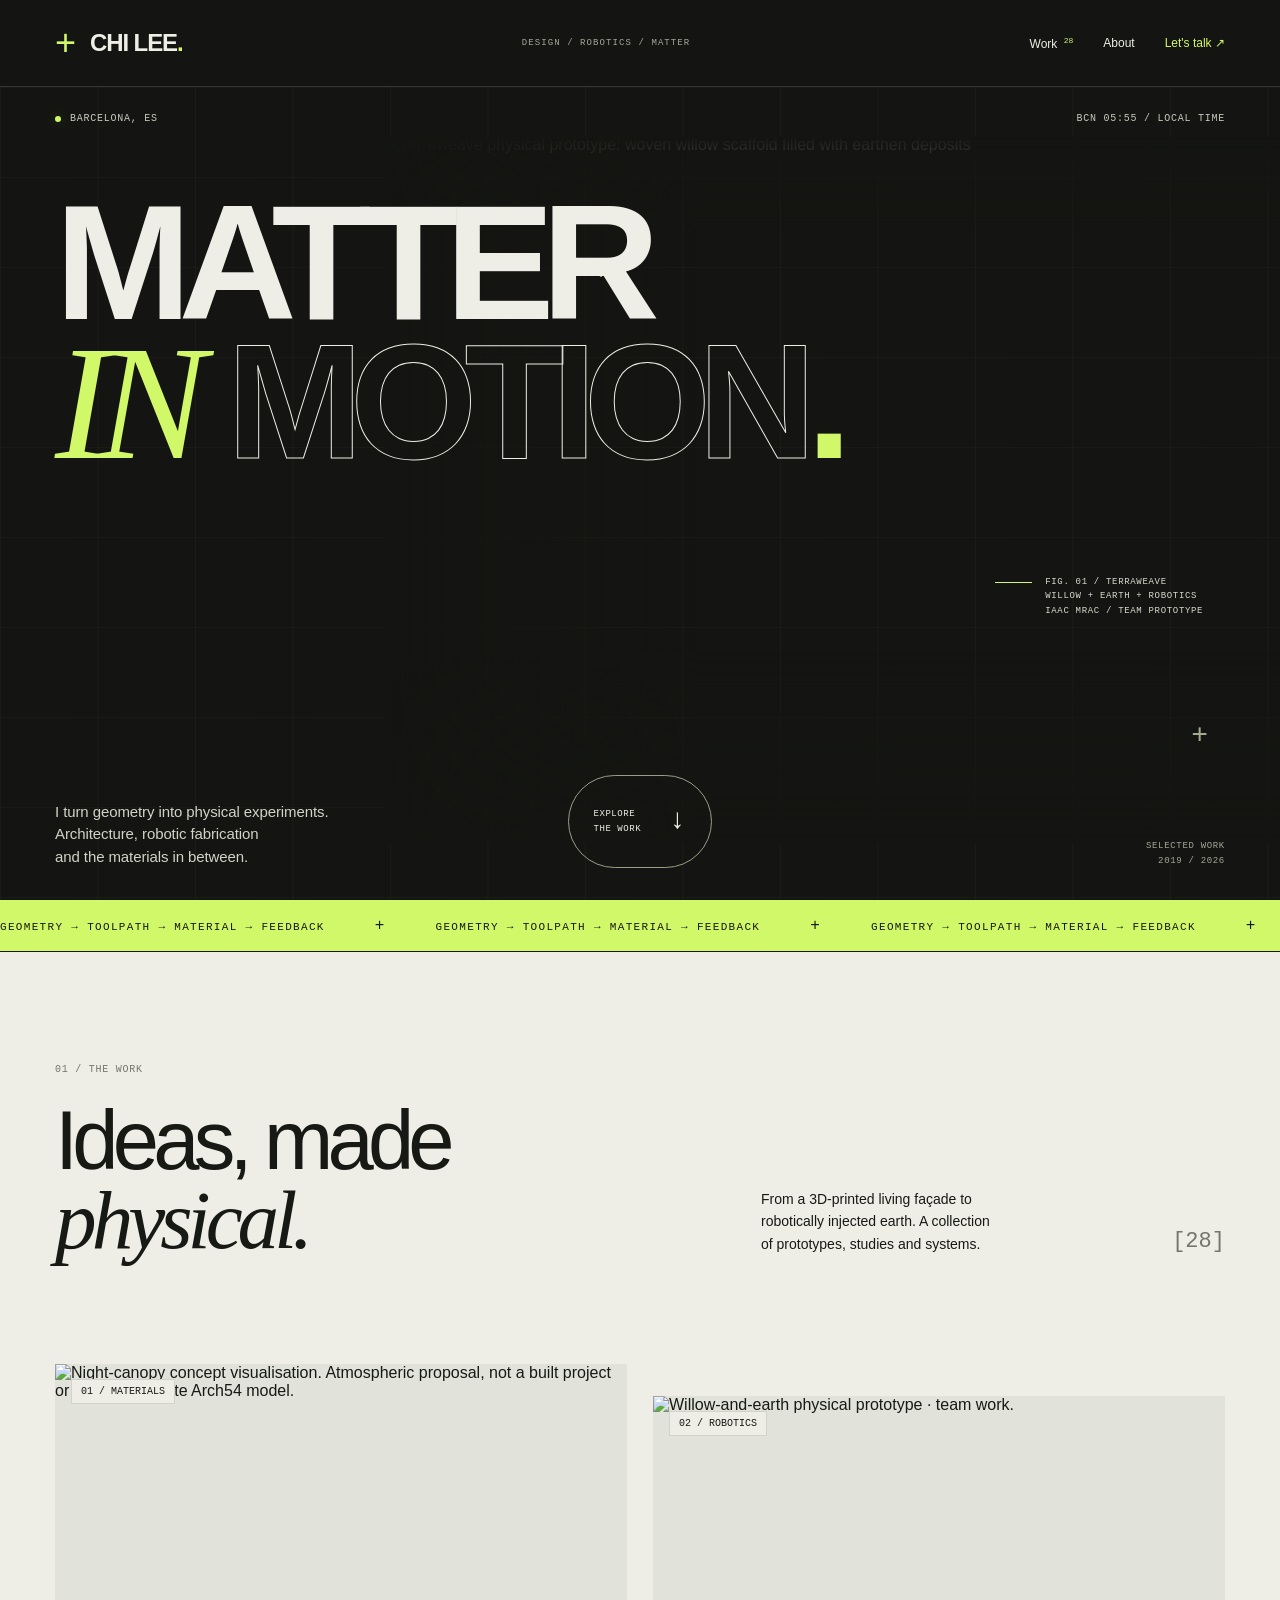
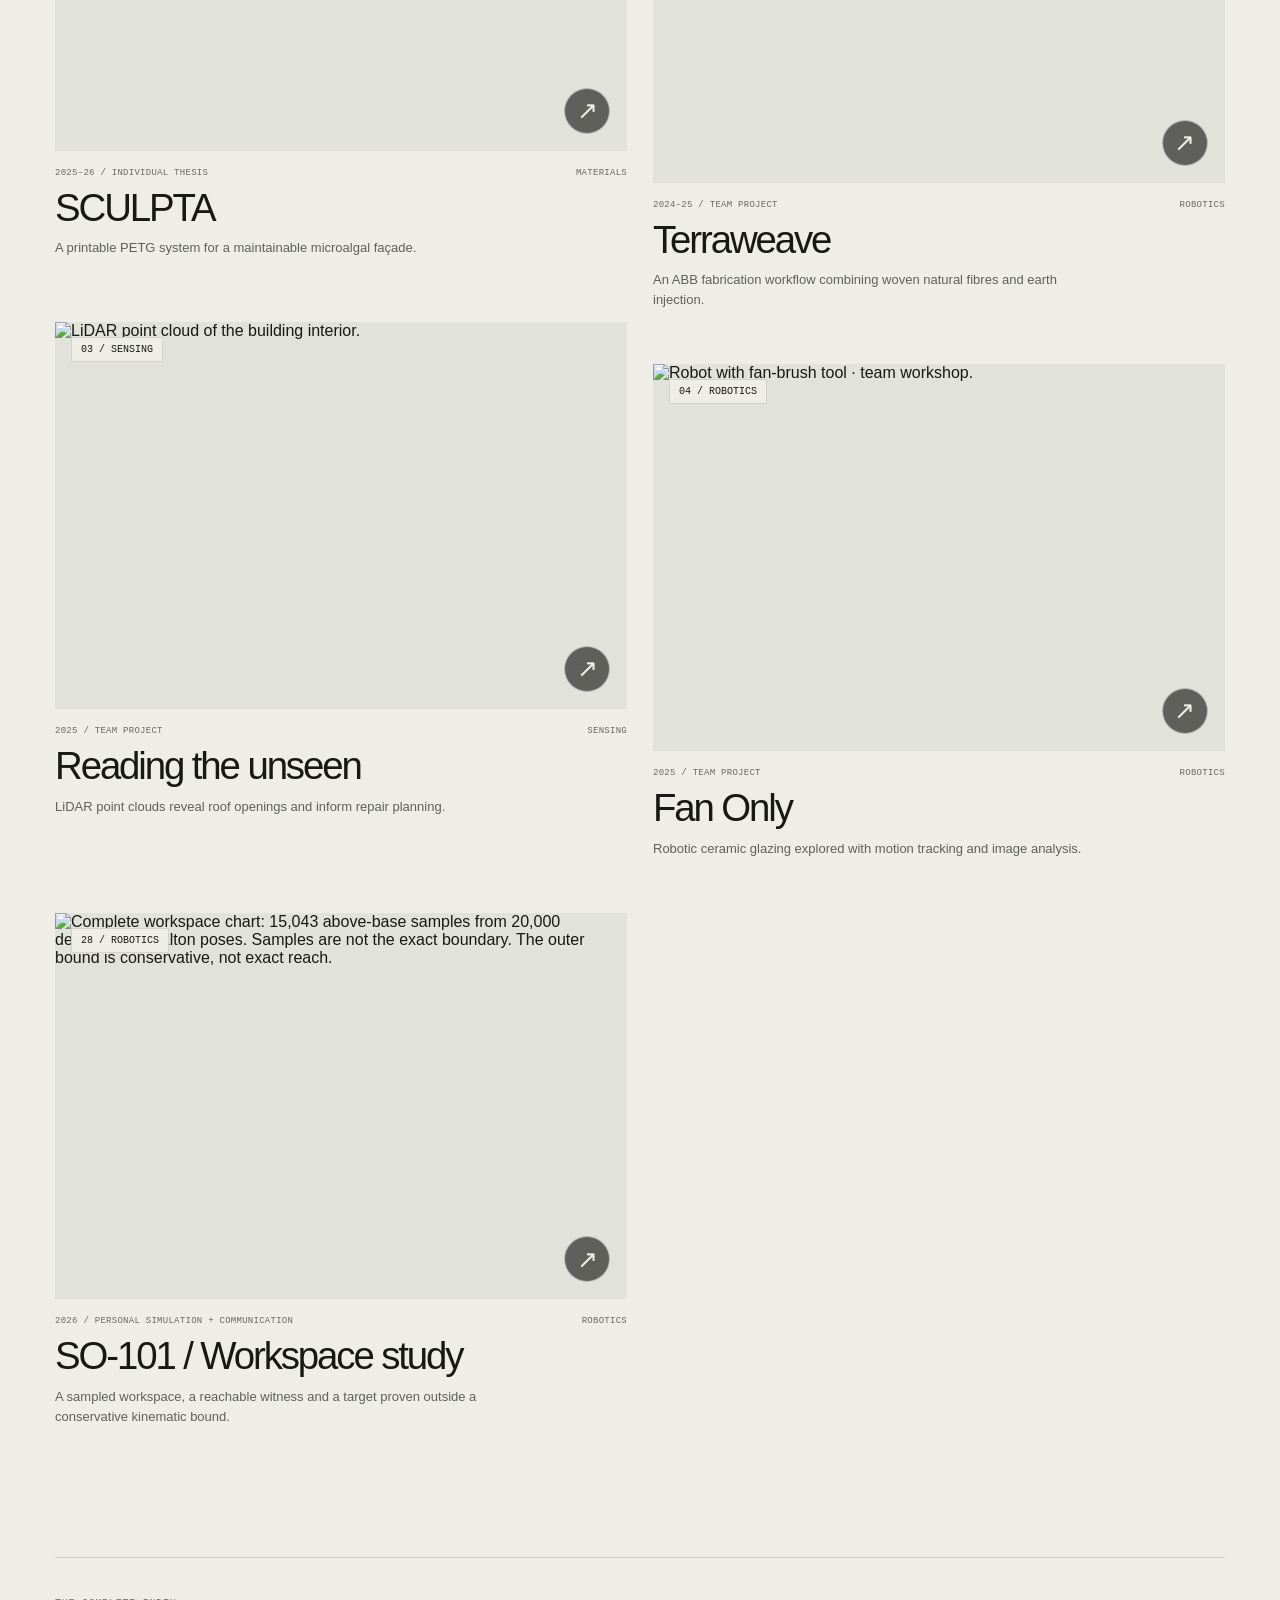
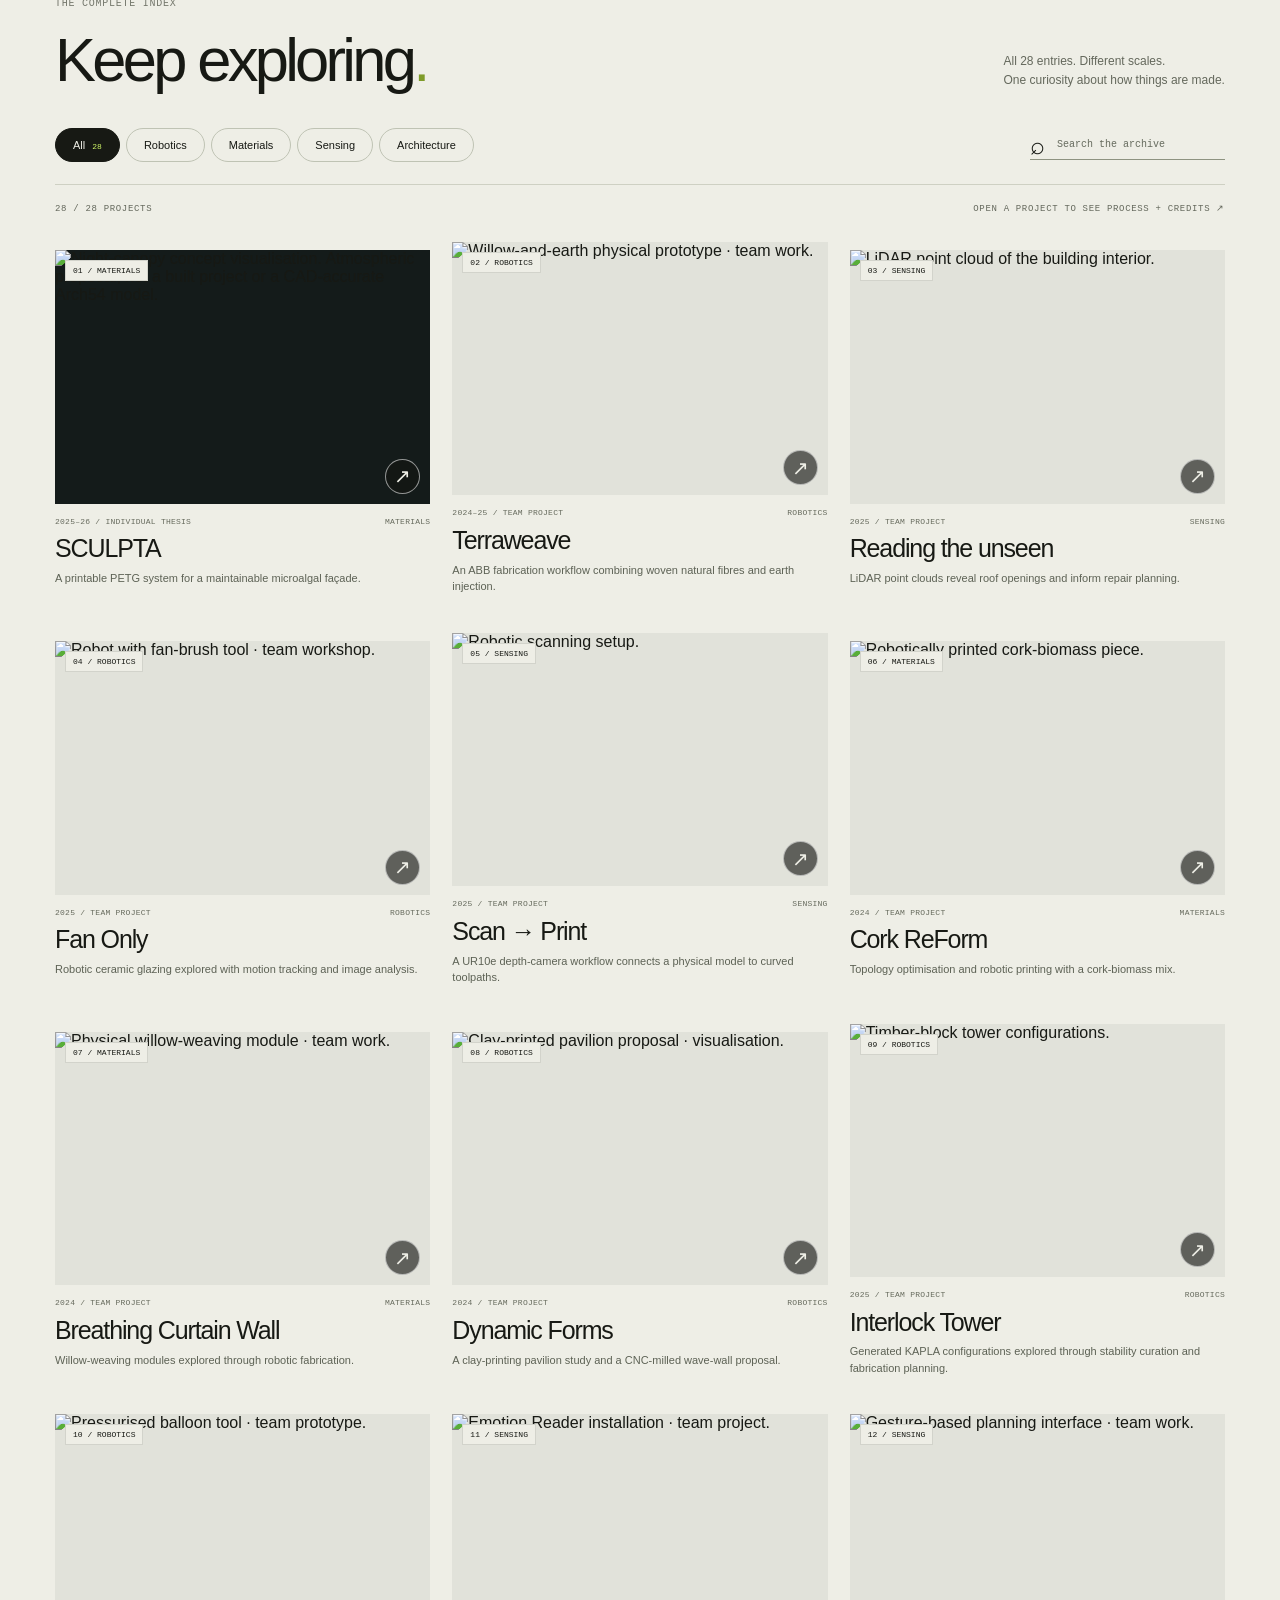
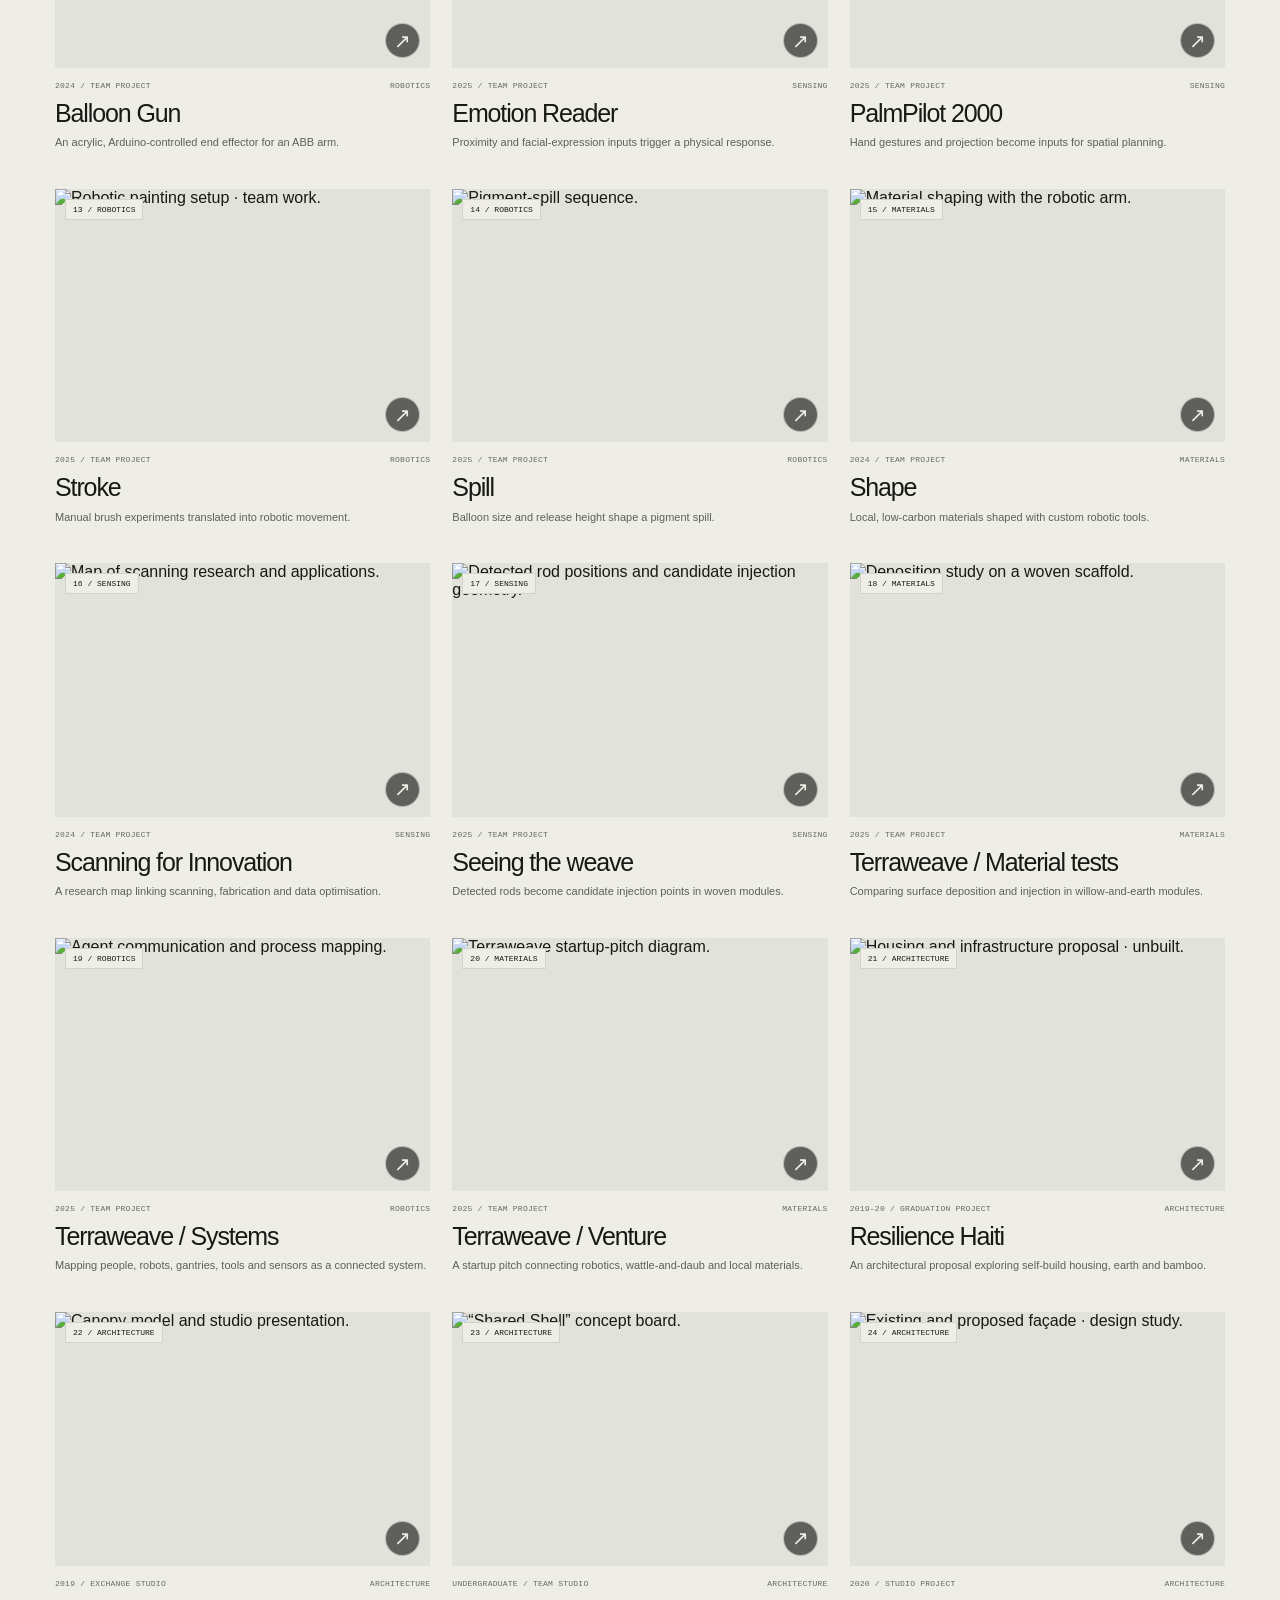
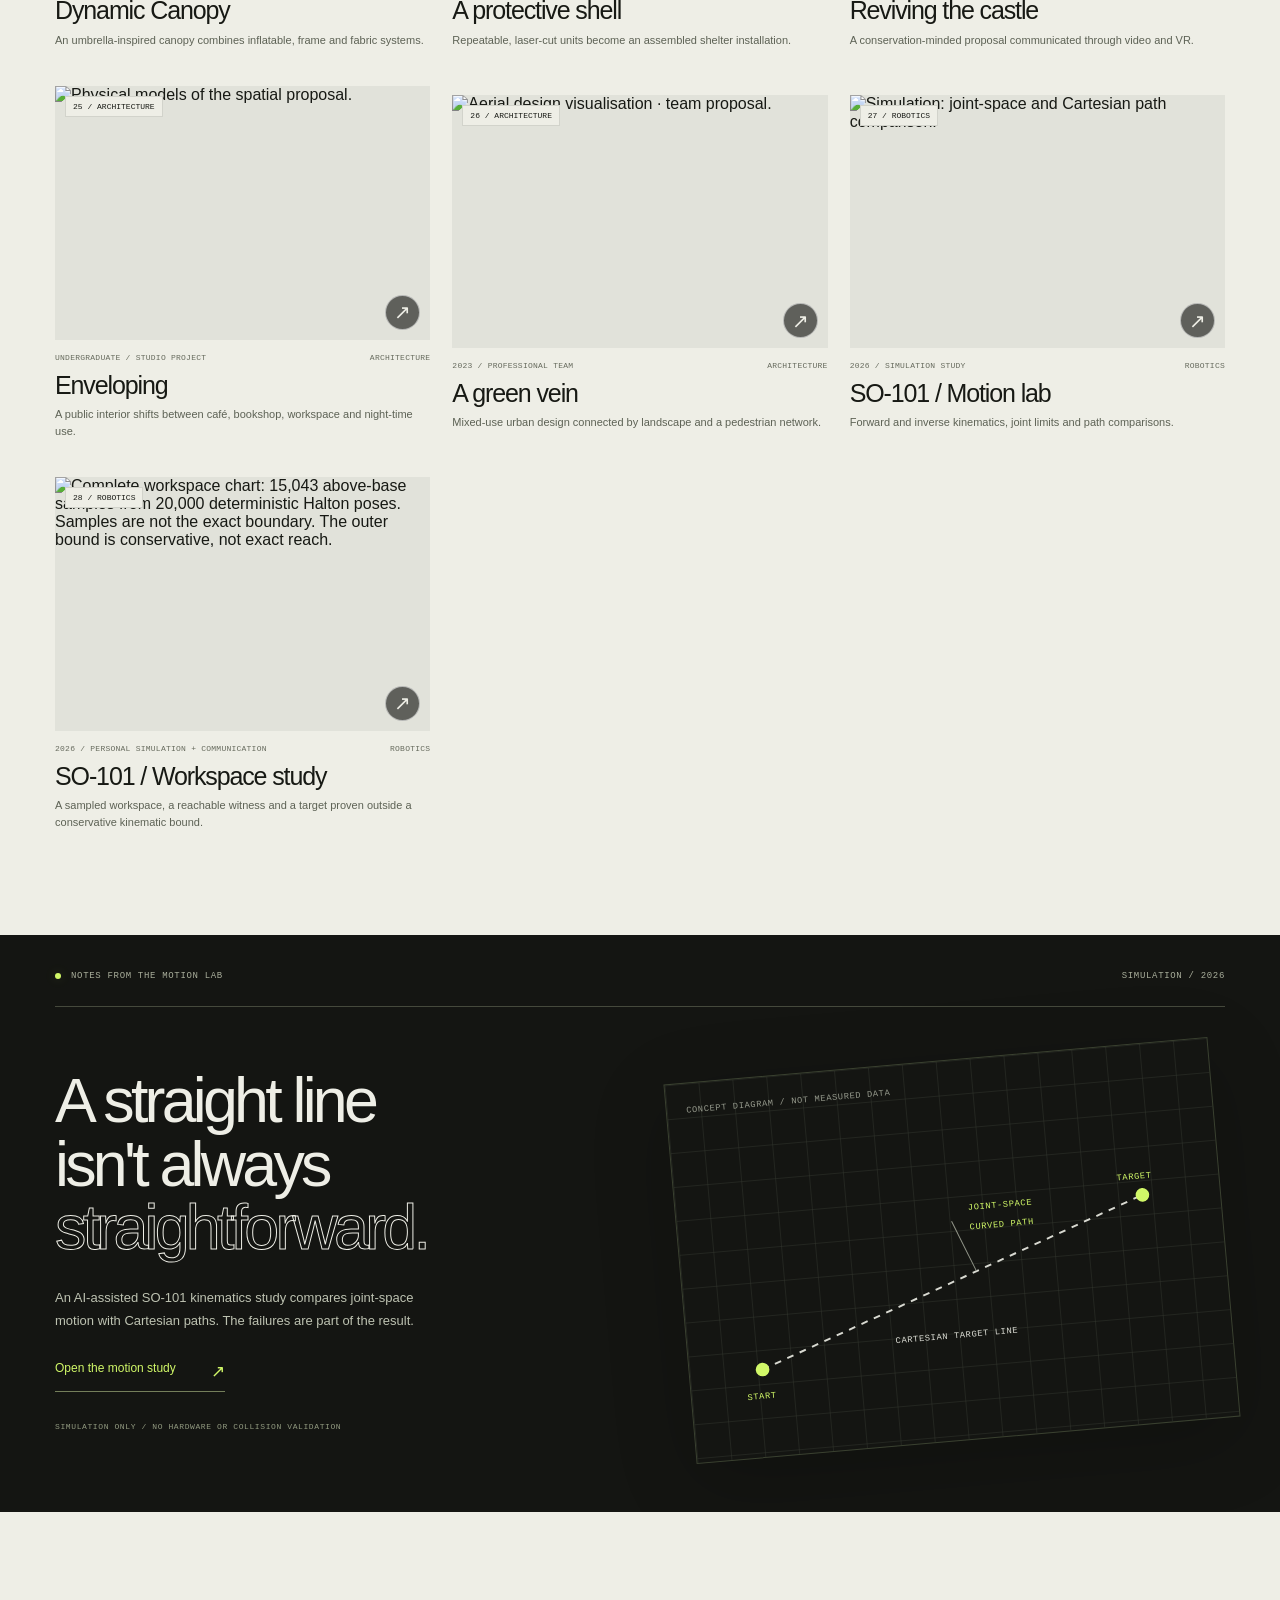
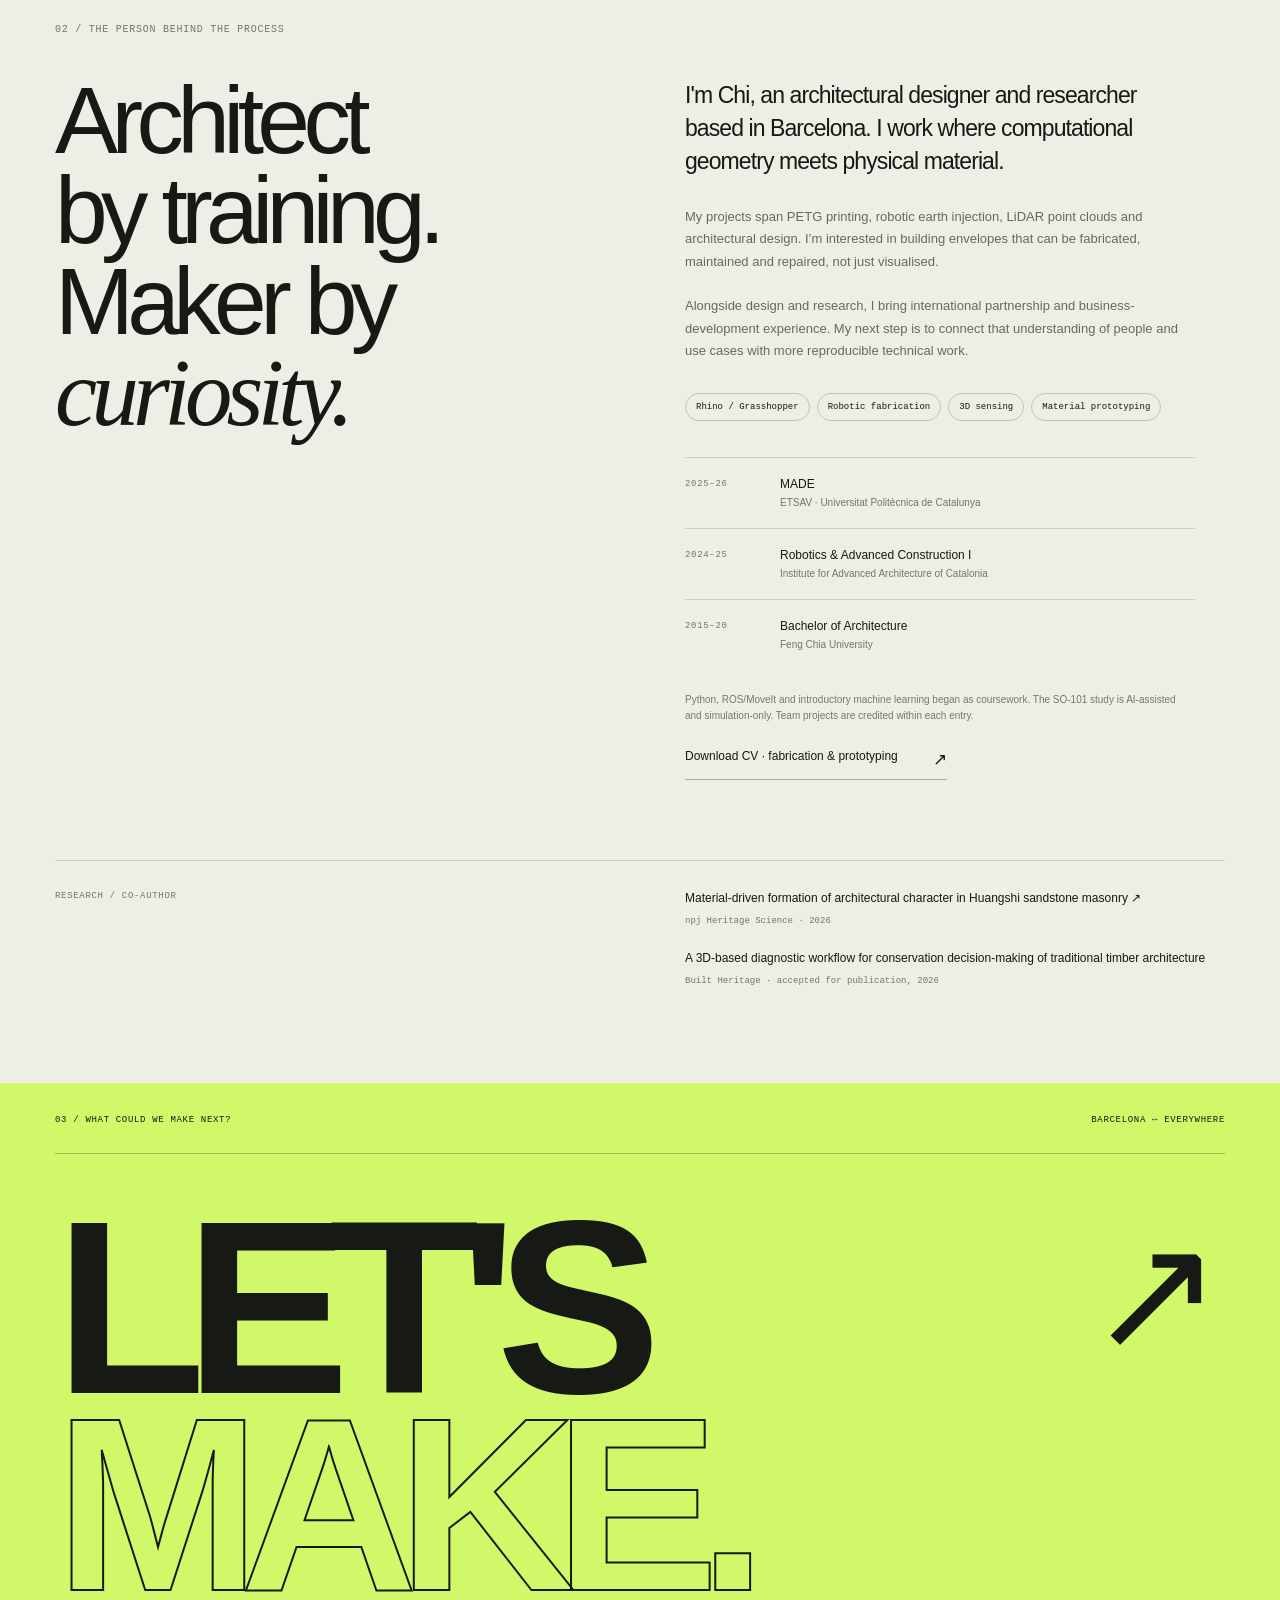
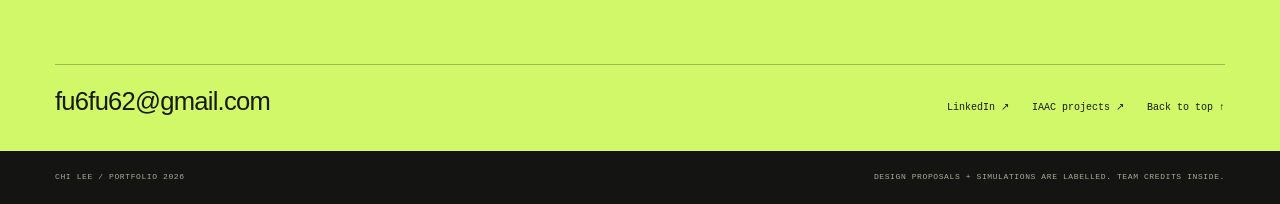
==== index.html @ 9d7e79db "Add portfolio site v7: root files" ====
<!doctype html>
<html lang="en">
<head>
<meta charset="utf-8">
<meta name="viewport" content="width=device-width,initial-scale=1">
<meta name="theme-color" content="#141512">
<meta name="description" content="Chi Lee is a Barcelona-based architectural designer and researcher working across robotic fabrication, computational design, 3D sensing and material experiments.">
<title>Chi Lee | Matter in Motion</title>
<link rel="icon" href="assets/favicon.svg" type="image/svg+xml">
<link rel="stylesheet" href="style.css">
<script src="projects.js" defer></script>
<script src="app.js" defer></script>
</head>
<body>
<a class="skip" href="#work">Skip to projects</a>
<header class="site-header">
<a class="wordmark" href="#top" aria-label="Chi Lee, back to top"><span class="brand-mark" aria-hidden="true">+</span> CHI LEE<span class="brand-dot">.</span></a>
<span class="header-discipline">DESIGN / ROBOTICS / MATTER</span>
<nav aria-label="Main navigation"><a href="#work">Work <sup>28</sup></a><a href="#about">About</a><a href="#contact" class="nav-contact">Let's talk <span aria-hidden="true">↗</span></a></nav>
</header>
<main>
<section class="hero" id="top" aria-labelledby="hero-title">
<div class="hero-grid" aria-hidden="true"></div>
<div class="hero-topline mono"><span><i class="status-dot"></i> BARCELONA, ES</span><span id="local-clock">COMPUTATIONAL / PHYSICAL</span></div>
<div class="hero-visual"><img src="assets/tw_model.jpg" alt="Terraweave physical prototype: woven willow scaffold filled with earthen deposits" fetchpriority="high" width="1600" height="1066"><span class="image-cross cross-a" aria-hidden="true">+</span><span class="image-cross cross-b" aria-hidden="true">+</span></div>
<h1 id="hero-title">MATTER<br><span class="hero-middle">IN</span> <span class="outline-type">MOTION</span><span class="title-point">.</span></h1>
<div class="hero-caption mono"><span class="caption-rule"></span><span>FIG. 01 / TERRAWEAVE<br>WILLOW + EARTH + ROBOTICS<br>IAAC MRAC / TEAM PROTOTYPE</span></div>
<div class="hero-bottom"><p>I turn geometry into physical experiments.<br>Architecture, robotic fabrication<br>and the materials in between.</p><a class="round-link" href="#work" aria-label="Explore selected work"><span>EXPLORE<br>THE WORK</span><span class="round-arrow" aria-hidden="true">↓</span></a><span class="hero-index mono">SELECTED WORK<br>2019 / 2026</span></div>
</section>
<div class="ticker" aria-hidden="true"><div>GEOMETRY → TOOLPATH → MATERIAL → FEEDBACK <span>+</span> GEOMETRY → TOOLPATH → MATERIAL → FEEDBACK <span>+</span> GEOMETRY → TOOLPATH → MATERIAL → FEEDBACK <span>+</span></div></div>
<section class="work-section" id="work" aria-labelledby="work-title">
<div class="section-heading"><div><span class="section-kicker mono">01 / THE WORK</span><h2 id="work-title">Ideas, made<br><span class="serif-word">physical.</span></h2></div><p>From a 3D-printed living façade to<br>robotically injected earth. A collection<br>of prototypes, studies and systems.</p><span class="section-number" aria-hidden="true">[28]</span></div>
<div class="featured-grid" id="featured-grid" aria-label="Featured projects"></div>
<div class="archive-heading"><div><span class="section-kicker mono">THE COMPLETE INDEX</span><h3>Keep exploring<span class="acid-text">.</span></h3></div><p>All 28 entries. Different scales.<br>One curiosity about how things are made.</p></div>
<div class="archive-toolbar"><div class="filters" role="group" aria-label="Filter projects by discipline"><button type="button" data-filter="All" aria-pressed="true">All <span>28</span></button><button type="button" data-filter="Robotics" aria-pressed="false">Robotics</button><button type="button" data-filter="Materials" aria-pressed="false">Materials</button><button type="button" data-filter="Sensing" aria-pressed="false">Sensing</button><button type="button" data-filter="Architecture" aria-pressed="false">Architecture</button></div><label class="search"><span aria-hidden="true">⌕</span><span class="sr-only">Search project titles, tools or descriptions</span><input id="project-search" type="search" placeholder="Search the archive" autocomplete="off"></label></div>
<div class="result-meta mono"><span id="result-count" role="status" aria-live="polite">28 PROJECTS</span><span>OPEN A PROJECT TO SEE PROCESS + CREDITS ↗</span></div>
<div class="archive-grid" id="archive-grid" aria-label="All projects"></div><p class="empty-state" id="empty-state" hidden>No matching projects. Try a different material, tool or title.</p>
</section>
<section class="lab-section" aria-labelledby="lab-title"><div class="lab-top mono"><span><i class="status-dot"></i> NOTES FROM THE MOTION LAB</span><span>SIMULATION / 2026</span></div><div class="lab-layout"><div><h2 id="lab-title">A straight line<br>isn't always<br><span class="outline-type">straightforward.</span></h2><p>An AI-assisted SO-101 kinematics study compares joint-space motion with Cartesian paths. The failures are part of the result.</p><button class="text-link light-link" type="button" data-project="so101">Open the motion study <span aria-hidden="true">↗</span></button><span class="lab-note mono">SIMULATION ONLY / NO HARDWARE OR COLLISION VALIDATION</span></div><div class="lab-graphic"><svg viewBox="0 0 560 390" role="img" aria-labelledby="motion-graphic-title"><title id="motion-graphic-title">Illustrative comparison of a curved path and a straight target path, not measured robot data</title><defs><pattern id="lab-grid" width="35" height="35" patternUnits="userSpaceOnUse"><path d="M 35 0 L 0 0 0 35" fill="none" stroke="#32362d" stroke-width="1"/></pattern></defs><rect width="560" height="390" fill="url(#lab-grid)"/><path d="M75 300 Q240 40 480 155" fill="none" stroke="#d1f868" stroke-width="3" class="draw-path"/><path d="M75 300 L480 155" fill="none" stroke="#d8d9d1" stroke-width="2" stroke-dasharray="7 7"/><circle cx="75" cy="300" r="7" fill="#d1f868"/><circle cx="480" cy="155" r="7" fill="#d1f868"/><text x="57" y="330" fill="#d1f868">START</text><text x="455" y="138" fill="#d1f868">TARGET</text><path d="M282 165 L303 218" fill="none" stroke="#94988b" stroke-width="1"/><text x="300" y="155" fill="#d1f868">JOINT-SPACE</text><text x="300" y="175" fill="#d1f868">CURVED PATH</text><text x="214" y="285" fill="#d8d9d1">CARTESIAN TARGET LINE</text><text x="20" y="30" fill="#94988b">CONCEPT DIAGRAM / NOT MEASURED DATA</text></svg></div></div></section>
<section class="about-section" id="about" aria-labelledby="about-title"><span class="section-kicker mono">02 / THE PERSON BEHIND THE PROCESS</span><div class="about-layout"><h2 id="about-title">Architect<br>by training.<br>Maker by<br><span class="serif-word">curiosity.</span></h2><div class="about-copy"><p class="about-lead">I'm Chi, an architectural designer and researcher based in Barcelona. I work where computational geometry meets physical material.</p><p>My projects span PETG printing, robotic earth injection, LiDAR point clouds and architectural design. I’m interested in building envelopes that can be fabricated, maintained and repaired, not just visualised.</p><p>Alongside design and research, I bring international partnership and business-development experience. My next step is to connect that understanding of people and use cases with more reproducible technical work.</p><div class="method-tags"><span>Rhino / Grasshopper</span><span>Robotic fabrication</span><span>3D sensing</span><span>Material prototyping</span></div><div class="education"><div><span class="mono">2025–26</span><span>MADE<br><small>ETSAV · Universitat Politècnica de Catalunya</small></span></div><div><span class="mono">2024–25</span><span>Robotics & Advanced Construction I<br><small>Institute for Advanced Architecture of Catalonia</small></span></div><div><span class="mono">2015–20</span><span>Bachelor of Architecture<br><small>Feng Chia University</small></span></div></div><p class="scope-note">Python, ROS/MoveIt and introductory machine learning began as coursework. The SO-101 study is AI-assisted and simulation-only. Team projects are credited within each entry.</p><a class="text-link" href="downloads/Chi-Lee-CV.pdf" download="Chi-Lee-CV.pdf">Download CV · fabrication & prototyping <span aria-hidden="true">↗</span></a></div></div><div class="research-line"><span class="mono">RESEARCH / CO-AUTHOR</span><div><a href="https://doi.org/10.1038/s40494-026-02897-7" target="_blank" rel="noopener noreferrer">Material-driven formation of architectural character in Huangshi sandstone masonry <span aria-hidden="true">↗</span></a><small>npj Heritage Science · 2026</small><p>A 3D-based diagnostic workflow for conservation decision-making of traditional timber architecture</p><small>Built Heritage · accepted for publication, 2026</small></div></div></section>
<section class="contact-section" id="contact" aria-labelledby="contact-title"><div class="contact-top mono"><span>03 / WHAT COULD WE MAKE NEXT?</span><span>BARCELONA ↔ EVERYWHERE</span></div><a href="mailto:fu6fu62@gmail.com" class="contact-title" id="contact-title">LET'S<br><span class="contact-outline">MAKE.</span><span class="contact-arrow" aria-hidden="true">↗</span></a><div class="contact-bottom"><a href="mailto:fu6fu62@gmail.com">fu6fu62@gmail.com</a><div><a href="https://www.linkedin.com/in/chi-l-589166229/" target="_blank" rel="noopener noreferrer">LinkedIn ↗</a><a href="https://blog.iaac.net/user/chi.lee/" target="_blank" rel="noopener noreferrer">IAAC projects ↗</a><a href="#top">Back to top ↑</a></div></div></section>
</main>
<footer class="site-footer mono"><span>CHI LEE / PORTFOLIO 2026</span><span>DESIGN PROPOSALS + SIMULATIONS ARE LABELLED. TEAM CREDITS INSIDE.</span></footer>
<dialog id="project-dialog" role="dialog" aria-modal="true" class="project-dialog" aria-labelledby="dialog-title"><div class="dialog-nav"><span class="mono" id="dialog-index">PROJECT / 01</span><div><button id="project-prev" type="button" aria-label="Previous project">←</button><button id="project-next" type="button" aria-label="Next project">→</button><button id="dialog-close" type="button" aria-label="Close project">CLOSE <span aria-hidden="true">×</span></button></div></div><article id="project-content"></article></dialog>
<noscript><div class="noscript-note">This portfolio's searchable project catalogue uses JavaScript. You can also <a href="https://blog.iaac.net/user/chi.lee/">browse the IAAC project archive</a>.</div></noscript>
<dialog id="image-viewer" class="image-viewer" aria-labelledby="viewer-title"><div class="viewer-layout"><header class="viewer-toolbar"><h2 id="viewer-title">FULL IMAGE</h2><div class="viewer-actions"><button type="button" id="viewer-zoom" aria-pressed="false">Zoom in</button><a id="viewer-original" href="#" target="_blank" rel="noopener">Open image ↗</a><button type="button" id="viewer-close" aria-label="Close full image">Close ×</button></div></header><div id="viewer-stage" class="viewer-stage"><img id="viewer-image" alt=""></div><p class="viewer-caption"><span id="viewer-caption"></span><br><span class="viewer-hint">Full source image · Zoom to inspect details · Escape to close</span></p></div></dialog>
</body>
</html>
---- style.css ----
@charset "UTF-8";
:root{--ink:#171914;--paper:#eeeee6;--muted:#73766b;--line:#ced0c3;--acid:#d1f868;--dark:#141512;--mono:'SFMono-Regular',Consolas,'Liberation Mono',monospace;--sans:Arial,Helvetica,sans-serif;--pad:clamp(22px,4.3vw,82px)}
*{box-sizing:border-box}html{scroll-behavior:smooth;scroll-padding-top:86px}body{margin:0;background:var(--paper);color:var(--ink);font-family:var(--sans);-webkit-font-smoothing:antialiased}body.modal-open{overflow:hidden}button,input,a{-webkit-tap-highlight-color:transparent}button,input{font:inherit}button,a{touch-action:manipulation}button{cursor:pointer}a{color:inherit;text-decoration:none}button{color:inherit}img{display:block;max-width:100%}button:focus-visible,a:focus-visible,input:focus-visible{outline:3px solid #709b17;outline-offset:5px}.mono{font-family:var(--mono);font-size:10px;line-height:1.6;letter-spacing:.075em}.sr-only{position:absolute;width:1px;height:1px;margin:-1px;padding:0;border:0;overflow:hidden;clip:rect(0,0,0,0);white-space:nowrap}.skip{position:fixed;left:20px;top:-60px;z-index:1000;padding:15px;background:var(--acid)}.skip:focus{top:15px}
.site-header{position:relative;z-index:20;display:flex;align-items:center;justify-content:space-between;padding:22px var(--pad);height:87px;color:var(--paper);background:var(--dark);border-bottom:1px solid #34362e}.wordmark{font-weight:800;font-size:24px;letter-spacing:-1.1px;display:flex;align-items:center;gap:7px}.brand-mark{font-size:36px;font-weight:400;line-height:.6;margin-right:8px;color:var(--acid)}.brand-dot{color:var(--acid);margin-left:-7px}.header-discipline{font-family:var(--mono);font-size:9px;letter-spacing:.12em;color:#a4a798}.site-header nav{display:flex;align-items:center;gap:30px;font-size:12px}.site-header nav a{position:relative;padding:5px 0}.site-header nav a:after{content:'';position:absolute;left:0;right:0;bottom:-3px;height:1px;background:currentColor;transform:scaleX(0);transform-origin:left;transition:transform .25s}.site-header nav a:hover:after{transform:scaleX(1)}.site-header sup{font-family:var(--mono);color:var(--acid);font-size:8px;top:-.5em;margin-left:3px}.nav-contact{color:var(--acid)}
.hero{position:relative;isolation:isolate;min-height:720px;height:calc(100svh - 87px);max-height:1080px;overflow:hidden;background:var(--dark);color:var(--paper);padding:24px var(--pad) 32px;display:flex;flex-direction:column}.hero-grid{position:absolute;inset:0;z-index:-3;background-image:linear-gradient(to right,#999d7b0d 1px,transparent 1px),linear-gradient(to bottom,#999d7b0b 1px,transparent 1px);background-size:calc((100vw - var(--pad)*2)/12) 90px;pointer-events:none}.hero-topline{display:flex;justify-content:space-between;color:#c6c9bb;position:relative;z-index:3}.hero-topline>span:first-child{display:flex;align-items:center;gap:9px}.status-dot{display:inline-block;width:6px;height:6px;background:var(--acid);border-radius:50%;box-shadow:0 0 12px #d1f86830}.hero-visual{position:absolute;z-index:-2;width:74%;height:87%;right:-4%;top:6%;overflow:hidden}.hero-visual:after{content:'';position:absolute;inset:0;background:linear-gradient(90deg,var(--dark),transparent 33%),linear-gradient(0deg,var(--dark),transparent 27%,transparent 87%,var(--dark));pointer-events:none}.hero-visual img{width:100%;height:100%;object-fit:cover;object-position:60% center;filter:brightness(.78) saturate(.75);mix-blend-mode:screen;animation:image-arrive 1.3s ease both}.image-cross{position:absolute;z-index:2;font-family:var(--mono);font-weight:300;font-size:28px;color:#a5ad8d}.cross-a{top:17%;left:22%}.cross-b{bottom:13%;right:13%}.hero h1{font-size:clamp(86px,12.8vw,207px);line-height:.85;font-weight:700;letter-spacing:-.08em;margin:clamp(58px,7.3vh,100px) 0 0;max-width:100%;position:relative;z-index:1;animation:type-arrive .9s cubic-bezier(.2,.7,.1,1) both}.hero-middle{color:var(--acid);font-family:Georgia,'Times New Roman',serif;font-weight:400;letter-spacing:-.075em;font-style:italic}.outline-type{-webkit-text-stroke:1px var(--paper);color:transparent}.title-point{color:var(--acid);margin-left:.02em}.hero-caption{display:flex;gap:13px;align-items:flex-start;position:absolute;right:6%;top:60%;font-size:9px;color:#d8dacd;z-index:2}.caption-rule{height:1px;width:37px;background:var(--acid);margin-top:7px}.hero-bottom{position:relative;margin-top:auto;display:grid;grid-template-columns:1fr 1fr 1fr;align-items:end;padding-top:44px;z-index:3}.hero-bottom p{margin:0;font-size:15px;line-height:1.5;letter-spacing:-.1px;color:#d1d3c7}.round-link{display:flex;justify-content:space-between;align-items:center;justify-self:center;gap:28px;padding:23px 25px;border:1px solid #9a9e88;border-radius:60px;font-family:var(--mono);font-size:9px;line-height:1.6;letter-spacing:.06em;transition:background .25s,color .25s,transform .25s}.round-link:hover{background:var(--acid);color:var(--ink);border-color:var(--acid);transform:translateY(-4px)}.round-arrow{font-size:28px}.hero-index{justify-self:end;text-align:right;font-size:9px;color:#a4a798}.ticker{background:var(--acid);border-top:1px solid var(--acid);border-bottom:1px solid var(--ink);overflow:hidden;padding:16px 0;white-space:nowrap;font-family:var(--mono);font-size:11px;letter-spacing:.12em}.ticker>div{width:max-content;animation:marquee 32s linear infinite}.ticker span{padding:0 42px;font-size:16px}
.work-section{padding:110px var(--pad) 105px}.section-heading{display:grid;grid-template-columns:1fr 1fr auto;gap:35px;align-items:end;margin-bottom:52px}.section-kicker{display:block;color:var(--muted);margin-bottom:23px}.section-heading h2{font-size:clamp(53px,6.5vw,104px);font-weight:500;letter-spacing:-.07em;line-height:.95;margin:0}.serif-word{font-family:Georgia,'Times New Roman',serif;font-style:italic;font-weight:400;letter-spacing:-.06em}.section-heading p{font-size:14px;line-height:1.6;margin:0 0 5px;justify-self:center}.section-number{font-family:var(--mono);font-size:22px;color:var(--muted);align-self:end;padding-bottom:6px}.featured-grid{display:grid;grid-template-columns:1fr 1fr;gap:54px 26px}.project-card{border:0;padding:0;background:none;text-align:left;width:100%;display:block}.project-card .card-media{position:relative;overflow:hidden;background:#dedfd4;aspect-ratio:1.48}.project-card .card-media img{width:100%;height:100%;object-fit:cover;transition:transform .7s cubic-bezier(.2,.65,.2,1),filter .7s}.project-card:hover .card-media img{transform:scale(1.045)}.project-card:focus-visible{outline-offset:7px}.featured-grid .project-card:nth-child(2){margin-top:84px}.featured-grid .project-card:nth-child(3){margin-top:-84px}.featured-grid .project-card:first-child .card-media{aspect-ratio:1.13}.featured-grid .project-card:nth-child(2) .card-media{aspect-ratio:1.48}.featured-grid .project-card:nth-child(3) .card-media{aspect-ratio:1.48}.featured-grid .project-card:nth-child(4) .card-media{aspect-ratio:1.13}.card-index{position:absolute;left:16px;top:15px;font-family:var(--mono);font-size:10px;background:var(--paper);padding:6px 9px;border:1px solid #17191420;color:var(--ink)}.card-open{position:absolute;right:17px;bottom:17px;border:1px solid #ffffff8c;border-radius:50%;width:46px;height:46px;display:grid;place-items:center;background:#141512a1;color:var(--paper);font-size:25px;transition:background .25s,color .25s,transform .25s}.project-card:hover .card-open{background:var(--acid);border-color:var(--acid);color:var(--ink);transform:rotate(45deg)}.card-meta{display:flex;justify-content:space-between;gap:12px;font-family:var(--mono);font-size:9px;letter-spacing:.03em;text-transform:uppercase;color:#666a5d;margin:15px 0 7px;line-height:1.6}.card-title{font-size:clamp(26px,3vw,45px);font-weight:500;letter-spacing:-.055em;line-height:1.1;margin:0}.card-description{font-size:13px;line-height:1.55;margin:9px 0 0;max-width:440px;color:#5d6255}.featured-grid .project-card[data-project="anomaly-detection"] img{object-position:center}.archive-heading{display:flex;justify-content:space-between;align-items:end;margin:130px 0 38px;border-top:1px solid var(--line);padding-top:38px}.archive-heading h3{font-size:clamp(35px,4.8vw,64px);font-weight:500;line-height:1;letter-spacing:-.06em;margin:0}.archive-heading .section-kicker{margin-bottom:17px}.archive-heading p{font-size:12px;line-height:1.6;color:#64685c;margin:0}.acid-text{color:#7e9b29}.archive-toolbar{display:flex;justify-content:space-between;gap:20px;align-items:center;padding-bottom:22px;border-bottom:1px solid var(--line)}.filters{display:flex;gap:6px;flex-wrap:wrap}.filters button{border:1px solid #bfc3b4;border-radius:40px;background:transparent;padding:10px 17px;font-size:11px;transition:background .2s,color .2s,border-color .2s;white-space:nowrap}.filters button:hover{border-color:var(--ink)}.filters button[aria-pressed="true"]{background:var(--ink);color:var(--paper);border-color:var(--ink)}.filters button span{font-family:var(--mono);font-size:8px;margin-left:4px;color:var(--acid)}.search{display:flex;align-items:center;gap:10px;border-bottom:1px solid #8e9381;padding:8px 0;min-width:180px}.search>span:first-child{font-size:25px;line-height:12px}.search input{border:0;background:transparent;width:170px;font-family:var(--mono);font-size:10px;outline-offset:8px;border-radius:0;color:var(--ink)}.search input::placeholder{color:#666b5e}.result-meta{display:flex;justify-content:space-between;color:#64685c;font-size:9px;margin:17px 0 25px;gap:15px}.archive-grid{display:grid;grid-template-columns:repeat(3,minmax(0,1fr));gap:38px 22px}.archive-grid .card-title{font-size:25px;letter-spacing:-.045em}.archive-grid .card-description{font-size:11px;line-height:1.5;margin-top:7px}.archive-grid .card-media{aspect-ratio:1.48}.archive-grid .card-meta{font-size:8px;margin-top:12px}.archive-grid .card-open{width:35px;height:35px;font-size:20px;right:10px;bottom:10px}.archive-grid .card-index{font-size:8px;top:10px;left:10px;padding:5px 7px}.empty-state{padding:60px 0;color:var(--muted)}.empty-state[hidden]{display:none}
.lab-section{background:var(--dark);color:var(--paper);padding:34px var(--pad) 70px;overflow:hidden}.lab-top{display:flex;justify-content:space-between;border-bottom:1px solid #45493c;padding-bottom:23px;color:#a9ae9b;font-size:9px;gap:20px}.lab-top>span:first-child{display:flex;align-items:center;gap:10px}.lab-layout{display:grid;grid-template-columns:1.05fr 1fr;gap:50px;align-items:center;margin-top:53px}.lab-layout h2{font-size:clamp(38px,4.9vw,76px);font-weight:500;letter-spacing:-.06em;line-height:1.02;margin:0 0 27px}.lab-layout p{font-size:13px;line-height:1.7;color:#bdc2b1;max-width:360px;margin-bottom:26px}.text-link{padding:0 0 9px;background:none;border:0;border-bottom:1px solid #a6ac99;display:inline-flex;justify-content:space-between;gap:35px;font-size:12px;transition:gap .2s}.text-link:hover{gap:48px}.text-link>span{font-size:17px}.light-link{color:var(--acid);border-color:#747e5a}.lab-note{display:block;margin-top:29px;font-size:8px;color:#929a80}.lab-graphic{transform:rotate(-5deg);border:1px solid #3a4130;box-shadow:0 20px 80px #0003}.lab-graphic svg{display:block;width:100%;height:auto}.lab-graphic text{font-family:var(--mono);font-size:9px;letter-spacing:.07em}.draw-path{stroke-dasharray:700;stroke-dashoffset:700;animation:draw-line 5s ease-in-out infinite}
.about-section{padding:110px var(--pad) 75px}.about-layout{display:grid;grid-template-columns:1fr 1fr;gap:90px;align-items:start;margin-top:37px}.about-layout h2{font-size:clamp(58px,7.4vw,112px);line-height:.96;font-weight:500;letter-spacing:-.07em;margin:0}.about-copy{max-width:510px;padding-top:4px}.about-copy p{font-size:13px;line-height:1.75;color:#656b5b;margin:0 0 21px}.about-copy .about-lead{font-size:23px;line-height:1.45;color:var(--ink);letter-spacing:-.04em;margin-bottom:27px}.method-tags{display:flex;gap:7px;flex-wrap:wrap;margin:30px 0 36px}.method-tags span{font-family:var(--mono);font-size:9px;border:1px solid #bfc5b2;border-radius:30px;padding:8px 10px}.education>div{display:grid;grid-template-columns:80px 1fr;gap:15px;border-top:1px solid var(--line);padding:17px 0;font-size:12px;line-height:1.5}.education .mono{font-size:9px;color:var(--muted);padding-top:2px}.education small{font-size:10px;color:var(--muted)}.about-copy .scope-note{font-size:10px;line-height:1.6;color:#737a67;margin:22px 0}.research-line{border-top:1px solid var(--line);display:grid;grid-template-columns:1fr 1fr;gap:90px;margin-top:80px;padding-top:28px}.research-line>.mono{font-size:9px;color:var(--muted)}.research-line a,.research-line p{font-size:12px;line-height:1.6;display:block;margin:0}.research-line a:hover{text-decoration:underline;text-underline-offset:4px}.research-line small{font-family:var(--mono);display:block;font-size:9px;color:var(--muted);margin:7px 0 20px;line-height:1.5}
.contact-section{background:var(--acid);padding:30px var(--pad) 35px;position:relative;overflow:hidden}.contact-top{display:flex;justify-content:space-between;border-bottom:1px solid #17191445;padding-bottom:25px;font-size:9px;gap:20px}.contact-title{display:block;position:relative;font-size:clamp(112px,19.3vw,300px);font-weight:700;letter-spacing:-.085em;line-height:.8;padding:55px 0 60px;max-width:100%}.contact-outline{color:transparent;-webkit-text-stroke:2px var(--ink);transition:color .35s}.contact-title:hover .contact-outline{color:var(--ink)}.contact-arrow{position:absolute;right:2%;top:15%;font-size:.65em;font-weight:400;transition:transform .35s}.contact-title:hover .contact-arrow{transform:translate(9px,-9px)}.contact-bottom{display:flex;justify-content:space-between;align-items:end;border-top:1px solid #17191445;padding-top:22px;gap:30px}.contact-bottom>a{font-size:clamp(15px,2vw,26px);letter-spacing:-.03em}.contact-bottom>div{display:flex;gap:23px;font-family:var(--mono);font-size:10px;line-height:1.6}.contact-bottom a:hover{text-decoration:underline;text-underline-offset:5px}.site-footer{display:flex;justify-content:space-between;padding:20px var(--pad);font-size:8px;background:var(--dark);color:#a5ac96;gap:25px;line-height:1.6}
.project-dialog{width:100%;height:100%;max-width:100%;max-height:100%;padding:0;margin:0;border:0;background:var(--paper);color:var(--ink);overflow-y:auto;overscroll-behavior:contain}.project-dialog::backdrop{background:#111c;backdrop-filter:blur(8px)}.dialog-nav{position:sticky;top:0;z-index:3;background:#eeeEE6f5;backdrop-filter:blur(15px);border-bottom:1px solid var(--line);padding:15px var(--pad);display:flex;justify-content:space-between;align-items:center}.dialog-nav>.mono{color:var(--muted);font-size:9px}.dialog-nav>div{display:flex;gap:7px}.dialog-nav button{min-width:38px;height:38px;border:1px solid #b9bfaa;background:none;font-size:17px}.dialog-nav #dialog-close{font-family:var(--mono);font-size:9px;padding:0 15px;display:flex;gap:16px;align-items:center}.dialog-nav #dialog-close span{font-family:var(--sans);font-size:25px;line-height:1}.dialog-nav button:hover{background:var(--ink);border-color:var(--ink);color:var(--acid)}.case-header{padding:65px var(--pad) 43px}.case-meta{display:flex;gap:13px;align-items:center;flex-wrap:wrap;font-family:var(--mono);font-size:9px;letter-spacing:.05em;text-transform:uppercase;color:var(--muted);margin-bottom:26px}.scope-badge{display:inline-block;background:var(--acid);color:var(--ink);padding:6px 9px}.case-header h2{font-size:clamp(49px,8.5vw,130px);font-weight:500;letter-spacing:-.065em;line-height:.97;margin:0;max-width:1200px;overflow-wrap:anywhere}.case-subtitle{font-size:clamp(18px,2.4vw,32px);font-family:Georgia,'Times New Roman',serif;font-style:italic;letter-spacing:-.025em;margin:22px 0 0;line-height:1.3}.case-cover{margin:0 var(--pad);background:#dce0d0}.case-cover img{width:100%;max-height:76vh;object-fit:contain}.case-cover figcaption,.case-gallery figcaption{font-family:var(--mono);font-size:9px;line-height:1.7;color:#666e59;padding:13px 0;background:var(--paper)}.case-body{padding:60px var(--pad) 65px;display:grid;grid-template-columns:1fr 1.25fr;gap:70px;max-width:1500px}.case-aside .mono{color:var(--muted);font-size:9px}.case-aside h3{font-size:34px;letter-spacing:-.045em;line-height:1.17;font-weight:500;margin:16px 0 32px;max-width:410px}.case-aside .method-tags{max-width:400px}.case-details h3{font-family:var(--mono);font-size:9px;letter-spacing:.075em;font-weight:400;text-transform:uppercase;margin:0 0 12px;color:#737a66}.case-details p{font-size:14px;line-height:1.8;margin:0 0 28px;max-width:650px}.case-details .case-boundary{background:#e0e4d5;border-left:3px solid #819b49;padding:18px 20px;margin-top:7px}.case-boundary h3{color:#4b5933}.case-boundary p{font-size:12px;line-height:1.75;margin:0}.case-team{border-top:1px solid var(--line);padding-top:22px;margin-top:27px}.case-team p{font-size:12px;color:#666e59;line-height:1.7}.case-links{display:flex;gap:25px;flex-wrap:wrap;margin-top:24px}.case-gallery{display:grid;grid-template-columns:1fr 1fr;align-items:start;gap:40px 25px;padding:0 var(--pad) 80px}.case-gallery figure{margin:0;background:#dce0d0}.case-gallery img{width:100%;max-height:650px;object-fit:contain}.case-gallery figure:only-child{grid-column:1/-1;max-width:100%}.case-bottom{border-top:1px solid var(--line);padding:30px var(--pad) 45px;display:flex;justify-content:space-between;gap:25px}.case-bottom button{border:0;background:none;text-align:left;padding:0;font-size:28px;letter-spacing:-.045em;max-width:75%}.case-bottom button span{display:block;font-family:var(--mono);font-size:9px;letter-spacing:.05em;color:var(--muted);margin-bottom:8px}.case-bottom>span{font-size:36px;align-self:center}.noscript-note{padding:30px var(--pad);border:2px solid var(--ink)}
@keyframes marquee{to{transform:translateX(-33.333%)}}@keyframes type-arrive{from{opacity:0;transform:translateY(26px)}to{opacity:1;transform:translateY(0)}}@keyframes image-arrive{from{opacity:0;transform:scale(1.035)}to{opacity:1;transform:scale(1)}}@keyframes draw-line{0%,10%{stroke-dashoffset:700}60%,85%{stroke-dashoffset:0}100%{stroke-dashoffset:700}}
@media(min-width:1600px){.hero-visual{right:0;width:71%}.hero h1{font-size:12.5vw}.hero-caption{right:9%;top:61%}.work-section,.about-section{max-width:1900px;margin-inline:auto}}
@media(max-width:1000px){.header-discipline{display:none}.hero{min-height:650px}.hero h1{font-size:13.1vw;margin-top:85px}.hero-visual{width:90%;right:-18%;height:85%;top:5%}.hero-caption{right:7%;top:63%}.hero-bottom p{font-size:12px}.hero-index{font-size:8px}.section-heading{grid-template-columns:1fr 1fr}.section-number{display:none}.section-heading p{justify-self:end}.archive-toolbar{align-items:flex-start;flex-direction:column}.search{min-width:100%}.search input{width:100%}.archive-grid{grid-template-columns:repeat(2,minmax(0,1fr))}.lab-layout{gap:30px;grid-template-columns:1fr 1fr}.lab-layout h2{font-size:4.8vw}.about-layout,.research-line{gap:45px}.about-copy .about-lead{font-size:20px}.contact-bottom>div{gap:15px}.case-body{gap:40px}}
@media(max-width:650px){:root{--pad:22px}.site-header{height:72px;padding-block:18px}.wordmark{font-size:21px}.brand-mark{font-size:30px;margin-right:4px}.site-header nav{gap:18px;font-size:10px}.nav-contact{display:none}.hero{height:calc(92svh - 72px);min-height:620px;max-height:830px;padding-top:18px;padding-bottom:28px}.hero-topline{font-size:8px}.hero-topline #local-clock{font-size:7px}.hero h1{font-size:16.1vw;line-height:.96;letter-spacing:-.075em;margin-top:58px;max-width:100%}.hero h1 .outline-type{display:block;font-size:15.6vw;line-height:.93}.hero h1 .hero-middle{display:inline-block;margin-top:2px}.title-point{position:absolute;left:86%;bottom:0;font-size:14vw}.hero-visual{width:122%;height:74%;right:-42%;top:15%}.hero-visual img{filter:brightness(.65) saturate(.75);object-position:center}.hero-visual:after{background:linear-gradient(90deg,var(--dark),transparent 45%),linear-gradient(0deg,var(--dark),transparent 28%,transparent 85%,var(--dark))}.hero-caption{top:auto;bottom:150px;right:7%;font-size:7px}.caption-rule{width:18px}.hero-bottom{grid-template-columns:1fr auto;gap:15px;padding-top:90px}.hero-bottom p{font-size:12px;line-height:1.6}.hero-index{display:none}.round-link{padding:17px 18px;gap:17px;font-size:7px}.round-arrow{font-size:21px}.ticker{font-size:9px;padding:12px 0}.ticker span{padding:0 22px}.work-section{padding-top:65px;padding-bottom:70px}.section-heading{display:block;margin-bottom:32px}.section-kicker{font-size:8px;margin-bottom:19px}.section-heading h2{font-size:61px}.section-heading p{font-size:12px;margin-top:25px;line-height:1.5}.featured-grid{grid-template-columns:1fr;gap:30px}.featured-grid .project-card:nth-child(n){margin-top:0}.featured-grid .project-card:nth-child(n) .card-media{aspect-ratio:1.36}.featured-grid .project-card:first-child .card-media{aspect-ratio:1.16}.card-title{font-size:34px}.card-meta{font-size:8px;margin-top:13px}.card-description{font-size:12px}.archive-heading{margin-top:68px;padding-top:26px;display:block;margin-bottom:25px}.archive-heading h3{font-size:41px}.archive-heading p{margin-top:17px;font-size:11px}.filters{gap:5px}.filters button{padding:9px 12px;font-size:10px}.archive-toolbar{gap:18px}.result-meta{font-size:8px}.result-meta>span:last-child{display:none}.archive-grid{gap:27px 13px}.archive-grid .card-title{font-size:20px;line-height:1.1}.archive-grid .card-meta{display:block;font-size:7px;line-height:1.5}.archive-grid .card-meta>span:last-child{display:block;color:#777d6b;margin-top:2px}.archive-grid .card-description{font-size:10px;line-height:1.45}.archive-grid .card-index{font-size:7px;padding:4px 6px;left:7px;top:7px}.archive-grid .card-open{width:28px;height:28px;right:7px;bottom:7px;font-size:17px}.archive-grid .card-media{aspect-ratio:1.1}.lab-section{padding-top:25px;padding-bottom:47px}.lab-top{font-size:7px;gap:10px}.lab-top>span:last-child{display:none}.lab-layout{grid-template-columns:1fr;margin-top:35px;gap:35px}.lab-layout h2{font-size:clamp(30px,6.7vw,43px);line-height:1.08}.lab-layout p{font-size:12px;max-width:100%}.lab-graphic{transform:rotate(-3deg);margin:5px 7px}.lab-note{font-size:7px;line-height:1.8}.about-section{padding-top:63px;padding-bottom:45px}.about-layout{grid-template-columns:1fr;gap:35px;margin-top:27px}.about-layout h2{font-size:68px;line-height:.96}.about-copy .about-lead{font-size:22px}.about-copy p{font-size:12px}.method-tags{margin-top:24px;margin-bottom:28px}.method-tags span{font-size:8px}.education>div{grid-template-columns:66px 1fr;gap:15px}.research-line{grid-template-columns:1fr;gap:18px;margin-top:45px;padding-top:23px}.research-line>.mono{font-size:8px}.research-line a,.research-line p{font-size:11px}.research-line small{font-size:8px}.contact-section{padding-top:22px;padding-bottom:27px}.contact-top{font-size:7px;line-height:1.7}.contact-top>span:last-child{display:none}.contact-title{font-size:25vw;padding-top:37px;padding-bottom:40px}.contact-outline{-webkit-text-stroke:1px var(--ink)}.contact-arrow{right:0;top:22%;font-size:.6em}.contact-bottom{display:block;padding-top:18px}.contact-bottom>a{font-size:20px}.contact-bottom>div{font-size:9px;justify-content:space-between;gap:10px;margin-top:25px}.site-footer{display:block;font-size:7px;padding-block:17px}.site-footer>span{display:block}.site-footer>span:last-child{margin-top:6px;font-size:6px}.dialog-nav{padding-block:12px}.dialog-nav>.mono{font-size:8px}.dialog-nav button{min-width:34px;height:34px}.dialog-nav #dialog-close{font-size:8px;padding-inline:10px;gap:10px}.case-header{padding-top:38px;padding-bottom:28px}.case-meta{font-size:8px;gap:9px;margin-bottom:20px}.case-header h2{font-size:49px}.case-subtitle{font-size:21px;margin-top:16px}.case-cover img{max-height:55vh}.case-cover figcaption,.case-gallery figcaption{font-size:8px;line-height:1.6;padding-block:10px}.case-body{grid-template-columns:1fr;gap:16px;padding-top:32px;padding-bottom:35px}.case-aside h3{font-size:28px;margin-bottom:20px}.case-aside .method-tags{margin-top:15px;margin-bottom:20px}.case-details p{font-size:12px;line-height:1.8;margin-bottom:24px}.case-details h3{font-size:8px}.case-boundary p,.case-team p{font-size:11px}.case-gallery{grid-template-columns:1fr;gap:25px;padding-bottom:35px}.case-bottom{padding-top:25px;padding-bottom:30px}.case-bottom button{font-size:23px}.case-bottom button span{font-size:8px}.case-bottom>span{font-size:28px}}
@media(prefers-reduced-motion:reduce){html{scroll-behavior:auto}*,*:before,*:after{animation:none!important;transition:none!important}.draw-path{stroke-dashoffset:0}}
/* V2: full-image layout. Source images and captions are preserved. */
.project-card .card-media,.featured-grid .project-card:nth-child(n) .card-media,.archive-grid .card-media{aspect-ratio:1.48;background:#e1e2da;overflow:visible}
.project-card .card-media img{object-fit:contain;object-position:center;transform:none!important;filter:none}
.case-cover,.case-gallery figure{background:#e1e2da;min-width:0}
.case-cover img,.case-gallery img{width:100%;height:auto;max-height:none;object-fit:contain;object-position:center}
.image-open{display:block;position:relative;width:100%;border:0;padding:0;background:#e1e2da;cursor:zoom-in;text-align:left}
.image-open-label{display:block;background:var(--paper);font:9px/1.6 var(--mono);color:#626957;padding:8px 0 0;text-align:right}
.case-cover figcaption,.case-gallery figcaption{overflow-wrap:anywhere}
.image-viewer{position:fixed;inset:0;width:100%;height:100%;max-width:100%;max-height:100%;margin:0;border:0;padding:0;background:#171914;color:#eeeee6;overflow:hidden}
.image-viewer::backdrop{background:#000d}.viewer-layout{height:100%;height:100dvh;display:flex;flex-direction:column}
.viewer-toolbar{display:flex;flex-wrap:wrap;gap:8px;align-items:center;justify-content:space-between;padding:12px 18px;border-bottom:1px solid #525649;flex:none}
.viewer-toolbar h2{font:11px/1.5 var(--mono);margin:0}.viewer-actions{display:flex;align-items:center;gap:7px;flex-wrap:wrap}.viewer-actions button,.viewer-actions a{border:1px solid #7b826d;background:#24281f;color:#eeeee6;padding:10px 12px;font:11px/1.4 var(--mono);min-height:40px}.viewer-actions button:hover,.viewer-actions a:hover{background:#d1f868;color:#171914}
.viewer-stage{flex:1;min-height:0;overflow:auto;overscroll-behavior:contain;display:grid;place-items:center;padding:16px;touch-action:pan-x pan-y pinch-zoom;background:#22251e}
.viewer-stage img{width:auto;height:auto;max-width:100%;max-height:100%;object-fit:contain;margin:auto;cursor:zoom-in}
.viewer-stage.is-zoomed{display:block}.viewer-stage.is-zoomed img{max-width:none;max-height:none;width:var(--zoom-width);height:auto;cursor:zoom-out}
.viewer-caption{flex:none;font:10px/1.6 var(--mono);margin:0;padding:12px 18px;max-height:22vh;overflow:auto;overflow-wrap:anywhere}.viewer-hint{color:#b5bba8}
@media(max-width:650px){.title-point{left:86%;bottom:0}.featured-grid .project-card:nth-child(n) .card-media,.archive-grid .card-media{aspect-ratio:1.35}.case-cover img,.case-gallery img{max-height:none}.viewer-toolbar{padding:10px 12px;gap:8px}.viewer-toolbar h2{font-size:10px}.viewer-actions{width:100%}.viewer-actions button,.viewer-actions a{flex:1;text-align:center;padding:9px 7px;font-size:10px}.viewer-stage{padding:10px}.viewer-caption{font-size:9px;padding:10px 12px}}

/* Definite stage sizing keeps tall originals fully visible in fit mode. */
.viewer-stage{display:block;position:relative}.viewer-stage img{width:100%;height:100%;max-width:100%;max-height:100%;object-fit:contain}.viewer-stage.is-zoomed img{width:var(--zoom-width);height:auto;max-width:none;max-height:none}

/* V3: evidence-led, application-focused case studies. Full-image rules remain intact. */
.case-readtime{margin-left:auto;color:#7a826a}.case-chapters{position:sticky;top:69px;z-index:2;display:flex;gap:7px;overflow-x:auto;scrollbar-width:thin;background:#eeeee6f5;backdrop-filter:blur(15px);padding:13px var(--pad);border-bottom:1px solid var(--line);margin-bottom:28px}.case-chapters button{flex-shrink:0;border:1px solid #c6ccba;background:none;border-radius:30px;padding:9px 17px;font-family:var(--mono);font-size:9px;color:#586447;transition:background .2s,color .2s}.case-chapters button:hover,.case-chapters button:focus-visible{background:var(--ink);border-color:var(--ink);color:var(--acid)}.case-section{display:grid;grid-template-columns:minmax(230px,.75fr) minmax(0,1.5fr);gap:60px;padding:65px var(--pad);border-bottom:1px solid var(--line);scroll-margin-top:155px}.case-section:focus,.case-gallery-section:focus{outline:none}.case-section-label>.mono{font-size:9px;color:#727c62}.case-section-label h3{font-size:clamp(31px,3.2vw,48px);font-weight:500;line-height:1.08;letter-spacing:-.055em;margin:20px 0 0}.case-section-note{font-size:11px;line-height:1.75;max-width:250px;color:#747d67;margin:23px 0 0}.case-section-content>p,.case-section-content .case-intro{font-size:16px;line-height:1.8;letter-spacing:-.01em;margin:0 0 27px;max-width:830px}.case-section-content .case-intro{font-size:21px;line-height:1.65;letter-spacing:-.025em}.case-application,.case-deliverable{border-top:1px solid var(--line);padding-top:20px;margin-top:25px}.case-application .mono,.case-deliverable .mono{font-size:9px;color:#71805d}.case-application p{font-size:14px;line-height:1.8;margin:10px 0 0}.case-deliverable p{font-size:19px;line-height:1.5;letter-spacing:-.025em;margin:10px 0 0}.case-overview .method-tags{margin-bottom:0}.case-metrics{display:grid;grid-template-columns:repeat(3,minmax(0,1fr));padding:35px var(--pad);background:#e2e8d5;border-bottom:1px solid #c8d0b8;gap:35px}.case-metrics>div{border-left:1px solid #bac6a3;padding-left:22px}.case-metrics strong{display:block;font-size:clamp(23px,2.5vw,38px);font-weight:500;letter-spacing:-.055em;line-height:1.2;overflow-wrap:anywhere}.case-metrics span{display:block;font-family:var(--mono);font-size:9px;margin-top:15px;text-transform:uppercase;letter-spacing:.03em}.case-metrics small{display:block;font-size:10px;line-height:1.6;color:#667454;margin-top:7px;max-width:280px}.decision-grid{display:grid;grid-template-columns:repeat(2,minmax(0,1fr));gap:28px 30px}.decision-card{border-top:1px solid #9eac89;padding-top:17px}.decision-card>.mono{color:#7c8e60;font-size:10px}.decision-card h4,.process-step h4,.finding-item h4{font-size:22px;font-weight:500;line-height:1.25;letter-spacing:-.035em;margin:15px 0 13px}.decision-card p,.process-step p,.finding-item p{font-size:13px;line-height:1.85;margin:0;color:#5f6b53}.process-step{display:grid;grid-template-columns:40px minmax(0,1fr);gap:16px;padding:0 0 36px;margin:0 0 32px;border-bottom:1px solid #cfd5c3}.process-step:last-child{border-bottom:0;margin-bottom:0;padding-bottom:0}.process-number{color:#6f8353;font-size:11px;padding-top:5px}.process-step h4{margin-top:0;font-size:25px}.process-image{margin-top:25px}.process-image figure{margin:0;background:#dce0d0}.process-image img{width:100%;height:auto;max-height:none;object-fit:contain}.process-image figcaption{background:var(--paper);font-family:var(--mono);font-size:9px;line-height:1.75;color:#6f7b61;padding-top:11px}.finding-item{display:grid;grid-template-columns:25px minmax(0,1fr);gap:15px;margin-bottom:29px}.finding-item>.mono{font-size:9px;padding-top:4px;color:#74865b}.finding-item h4{margin-top:0}.case-section .case-boundary{padding:22px 25px;background:#e1e7d6;border-left:3px solid #819b49;margin-top:35px}.case-boundary h4,.case-nextsteps h4,.case-credits h4{font-family:var(--mono);font-size:10px;letter-spacing:.05em;font-weight:400;text-transform:uppercase;color:#52613c;margin:0 0 13px}.case-boundary p{font-size:12px;line-height:1.8;margin:0;color:#5d6c4c}.case-nextsteps{padding-top:29px;margin-top:30px;border-top:1px solid var(--line)}.case-nextsteps ol{padding-left:20px;margin:0 0 20px}.case-nextsteps li{font-size:12px;line-height:1.85;padding-left:6px;margin-bottom:10px;color:#5f6b53}.case-nextsteps>.mono{font-size:8px;color:#7c876c}.case-gallery-section{padding-top:48px;scroll-margin-top:150px}.gallery-section-heading{padding:0 var(--pad);display:flex;justify-content:space-between;align-items:end;gap:30px;margin-bottom:30px}.gallery-section-heading .mono{color:#748167;font-size:9px}.gallery-section-heading h3{font-size:45px;font-weight:500;line-height:1.1;letter-spacing:-.055em;margin:17px 0 0}.gallery-section-heading>p{font-size:11px;line-height:1.8;color:#747e68;margin:0}.case-gallery{padding-bottom:55px}.case-gallery-section .case-gallery:empty{display:none}.case-credits{border-top:1px solid var(--line);padding-top:48px}.case-credits .case-section-content>p{font-size:12px;line-height:1.8;margin:0 0 27px;color:#5f6b53}.case-source-list{padding-left:17px;margin:0 0 28px}.case-source-list li{font-size:11px;line-height:1.85;color:#6a765e;margin:0 0 10px;padding-left:4px}.case-source-list a{text-decoration:underline;text-underline-offset:4px}.case-links .text-link{font-size:11px}.case-cover img,.case-gallery img,.process-image img{object-fit:contain;max-height:none;height:auto}.case-gallery .image-open,.process-image .image-open{max-width:100%}.case-section-content,.decision-grid,.process-list{min-width:0}.process-image .image-open-label{font-size:8px}.case-credits{scroll-margin-top:150px}
@media(max-width:1000px){.case-section{grid-template-columns:minmax(190px,.7fr) minmax(0,1.5fr);gap:35px}.decision-grid{grid-template-columns:1fr;gap:22px}.case-section-content .case-intro{font-size:18px}.case-section-label h3{font-size:31px}.case-metrics{gap:20px}.case-readtime{margin-left:0}.case-chapters{gap:6px}.case-chapters button{padding:9px 14px}}
@media(max-width:650px){.case-chapters{top:59px;padding:10px var(--pad);gap:5px;margin-bottom:20px}.case-chapters button{font-size:8px;padding:8px 12px}.case-section{grid-template-columns:1fr;gap:27px;padding-top:37px;padding-bottom:38px;scroll-margin-top:125px}.case-section-label>.mono{font-size:8px}.case-section-label h3{font-size:34px;line-height:1.04;margin-top:15px}.case-section-label h3 br{display:none}.case-section-note{max-width:none;font-size:10px;margin-top:16px}.case-section-content .case-intro{font-size:18px;line-height:1.7;margin-bottom:23px}.case-application p{font-size:12px}.case-deliverable p{font-size:17px}.case-application .mono,.case-deliverable .mono{font-size:8px}.case-metrics{grid-template-columns:1fr;gap:22px;padding-top:27px;padding-bottom:28px}.case-metrics>div{padding-left:17px}.case-metrics strong{font-size:30px}.case-metrics span{font-size:8px;margin-top:8px}.case-metrics small{font-size:9px;max-width:none}.decision-card h4,.finding-item h4{font-size:21px}.decision-card p,.process-step p,.finding-item p{font-size:12px;line-height:1.8}.process-step{grid-template-columns:22px minmax(0,1fr);gap:11px;margin-bottom:25px;padding-bottom:26px}.process-step h4{font-size:22px}.process-number{font-size:9px;padding-top:4px}.process-image{margin-top:19px}.process-image figcaption{font-size:8px;line-height:1.7}.process-image .image-open-label{font-size:7px}.finding-item{grid-template-columns:18px minmax(0,1fr);gap:10px}.case-section .case-boundary{padding:19px 17px;margin-top:28px}.case-boundary p{font-size:11px}.case-boundary h4,.case-nextsteps h4,.case-credits h4{font-size:9px}.case-nextsteps li{font-size:11px}.case-nextsteps>.mono{font-size:7px}.gallery-section-heading{display:block;margin-bottom:24px}.gallery-section-heading h3{font-size:36px}.gallery-section-heading>p{margin-top:17px;font-size:10px}.case-gallery-section{padding-top:33px;scroll-margin-top:125px}.case-credits{scroll-margin-top:125px}.case-credits .case-section-content>p{font-size:11px}.case-source-list li{font-size:10px}.case-readtime{font-size:7px}.case-chapters::-webkit-scrollbar{height:3px}.case-gallery .image-open-label{font-size:7px}.case-links{gap:20px}.case-links .text-link{font-size:10px}}

/* V4: original homepage cover + project films immediately below the case cover. */
.case-videos{padding:38px var(--pad) 48px;border-bottom:1px solid var(--line);scroll-margin-top:150px;background:#e5e9dc}.case-video-heading{display:flex;justify-content:space-between;gap:30px;align-items:end;margin-bottom:25px}.case-video-heading .mono{font-size:9px;color:#687657}.case-video-heading h3{font-size:37px;line-height:1.05;letter-spacing:-.05em;font-weight:500;margin:15px 0 0}.case-video-heading>p{font-size:11px;line-height:1.8;color:#6a775b;margin:0}.case-video-grid{display:grid;grid-template-columns:repeat(2,minmax(0,1fr));gap:30px}.case-video-grid.single-film{grid-template-columns:1fr}.case-video{margin:0;min-width:0}.case-video video{display:block;width:100%;height:auto;max-height:76vh;aspect-ratio:16/9;object-fit:contain;background:#11150e;border:1px solid #b7c2a4}.case-video figcaption{padding:17px 0 0}.case-video figcaption strong{display:block;font-size:16px;letter-spacing:-.025em;font-weight:500;line-height:1.4}.case-video figcaption p{font-size:11px;line-height:1.8;color:#5e6c50;margin:8px 0 12px;max-width:760px}.case-video figcaption a{display:inline-block;font-family:var(--mono);font-size:9px;margin:0 20px 5px 0;text-decoration:underline;text-underline-offset:4px}.case-video video:focus-visible{outline:3px solid #719526;outline-offset:4px}
@media(max-width:650px){.case-videos{padding-top:28px;padding-bottom:32px;scroll-margin-top:125px}.case-video-heading{display:block;margin-bottom:20px}.case-video-heading h3{font-size:31px;margin-top:12px}.case-video-heading>.mono{font-size:8px}.case-video-heading>p{font-size:10px;margin-top:15px}.case-video-grid{grid-template-columns:1fr;gap:28px}.case-video video{max-height:70vh}.case-video figcaption strong{font-size:15px}.case-video figcaption p{font-size:10px}.case-video figcaption a{font-size:8px}}

/* v5: SCULPTA media chapters. Existing homepage and 27 other entries preserved. */
.gallery-group{margin-top:4rem}.gallery-group-heading{border-top:1px solid var(--line,#d8d9d1);padding-top:1.25rem;margin-bottom:1.5rem;max-width:54rem}.gallery-group-heading>.mono{font-size:.7rem;letter-spacing:.09em;opacity:.65}.gallery-group-heading h4{font-size:clamp(1.3rem,3vw,1.9rem);line-height:1.15;margin:.65rem 0}.gallery-group-heading p{font-size:.94rem;line-height:1.65;max-width:52rem;color:var(--muted,#696d63)}.film-links{display:flex;gap:.7rem 1.1rem;flex-wrap:wrap}.film-credit{font-size:.8rem!important;opacity:.75}.film-transcript{margin-top:1.2rem;padding-top:1rem;border-top:1px solid #d8d9d1}.film-transcript summary{cursor:pointer;font-size:.85rem}.film-transcript ol{list-style:none;padding:0}.film-transcript li{display:grid;grid-template-columns:3.5rem 1fr;gap:.75rem;margin:.8rem 0;font-size:.85rem;line-height:1.5}.film-transcript time{font-variant-numeric:tabular-nums;opacity:.65}@media(max-width:600px){.gallery-group{margin-top:2.6rem}.gallery-group-heading p{font-size:.85rem}.film-transcript li{grid-template-columns:2.7rem 1fr;gap:.5rem}}

/* SCULPTA only: film-first, legible source figures, compact editorial story. */
.project-card[data-project="sculpta"] .card-media{background:#141b1a}
.project-card[data-project="sculpta"] .card-media img{object-fit:contain;object-position:center}
.sc-clean{background:#fafaf6;color:#252a22}
.sc-clean .sc-header{padding-bottom:32px}
.sc-clean .case-subtitle{max-width:760px}
.sc-clean .case-chapters{background:#fafaf6}
.sc-film{padding:0 var(--pad);scroll-margin-top:150px}
.sc-film video{display:block;width:100%;height:auto;aspect-ratio:16/9;object-fit:contain;background:#101611;border:0}
.sc-film-caption{display:flex;align-items:center;justify-content:space-between;gap:20px;padding:16px 0 23px;border-bottom:1px solid #d8ded1;font-size:11px;line-height:1.5;color:#68705f}
.sc-film-caption>span,.sc-film-caption>a{font-family:var(--mono);font-size:9px;letter-spacing:.04em}
.sc-film-caption p{margin:0}
.sc-film-caption a{text-decoration:underline;text-underline-offset:3px;white-space:nowrap}
.sc-block{padding:64px var(--pad);scroll-margin-top:150px}
.sc-kicker{font-family:var(--mono);font-size:10px;letter-spacing:.09em;color:#737c67}
.sc-clean h3{font-size:clamp(30px,3.6vw,48px);font-weight:500;line-height:1.08;letter-spacing:-.045em;margin:19px 0 0}
.sc-clean h4{font-size:20px;line-height:1.25;font-weight:500;letter-spacing:-.02em;margin:0 0 16px}
.sc-clean p{line-height:1.75}
.sc-overview{display:grid;grid-template-columns:1fr 1.35fr;gap:70px}
.sc-lead{font-size:20px;line-height:1.65!important;margin:0 0 25px}
.sc-facts{margin:0}
.sc-facts>div{display:grid;grid-template-columns:75px 1fr;gap:20px;padding:13px 0;border-top:1px solid #dfe3d9;font-size:13px;line-height:1.6}
.sc-facts dt{color:#737b68}
.sc-facts dd{margin:0}
.sc-section-heading{display:grid;grid-template-columns:1fr 1.35fr;column-gap:70px;align-items:end;margin-bottom:34px}
.sc-section-heading>.sc-kicker{grid-column:1/-1}
.sc-section-heading h3{grid-column:1}
.sc-section-heading>p{grid-column:2;margin:0;max-width:550px;font-size:15px;color:#636d59}
.sc-component{display:grid;grid-template-columns:1fr 1fr;gap:52px;align-items:center}
.sc-unit-sheet{background:#eef1e8;padding:26px 22px 18px;min-width:0}
.sc-clean figure{margin:0;min-width:0}
.sc-clean .image-open{display:block;width:100%;background:transparent}
.sc-clean figure img{display:block;max-width:100%;height:auto;object-fit:contain}
.sc-unit-sheet figure img{height:410px;width:auto;margin:auto}
.sc-clean figcaption{font-size:11px;color:#707967;line-height:1.55;margin-top:13px}
.sc-connection>p{max-width:480px;font-size:14px;color:#626c57}
.sc-connection figure{max-width:345px;margin:25px 0}
.sc-connection figure img{width:100%}
.sc-clean .sc-small{font-size:11px;line-height:1.7;color:#7b826f}
.sc-steps{display:grid;grid-template-columns:repeat(4,minmax(0,1fr));gap:22px;margin-top:38px;padding-top:28px;border-top:1px solid #dfe3d9}
.sc-step{min-width:0}
.sc-step img{width:100%;height:155px;object-fit:contain;background:#fff}
.sc-step>span{display:block;margin-top:17px;font-family:var(--mono);font-size:10px;color:#818977}
.sc-step h4{font-size:13px;letter-spacing:0;margin:6px 0 0;line-height:1.5}
.sc-photo-pair{display:grid;grid-template-columns:1fr 1fr;gap:35px;padding:22px;background:#f0f1ea}
.sc-photo-pair figure img{height:440px;width:auto;max-width:100%;margin:auto}
.sc-photo-pair figcaption{text-align:center}
.sc-revision{display:grid;grid-template-columns:1.12fr 1fr;gap:50px;align-items:center;margin-top:42px}
.sc-revision>figure img{width:100%}
.sc-revision-row{display:grid;grid-template-columns:36px 1fr;gap:16px;margin-top:20px;padding-top:18px;border-top:1px solid #dfe3d9}
.sc-revision-row>span{font-family:var(--mono);font-size:11px;color:#6e7d5d}
.sc-revision-row strong{font-size:15px;font-weight:500}
.sc-revision-row p{font-size:13px;margin:8px 0 0;color:#636d59}
.sc-status{display:grid;grid-template-columns:1fr 1fr;gap:45px;margin-top:34px}
.sc-status>div{border-top:1px solid #d8ded1;padding-top:19px}
.sc-status h4{font-size:15px;margin-bottom:10px}
.sc-status p{font-size:13px;color:#69735f;margin:0}
.sc-credits{padding-top:10px}
.sc-credits details{border-top:1px solid #d8ded1}
.sc-credits summary{display:flex;justify-content:space-between;cursor:pointer;list-style:none;padding:23px 0;font-size:16px}
.sc-credits summary::-webkit-details-marker{display:none}
.sc-documentation{max-width:760px;padding:5px 0 20px}
.sc-documentation h4{font-size:14px;margin-top:24px;margin-bottom:10px}
.sc-documentation p{font-size:13px;color:#6b745e}
.sc-documentation .case-links{margin-top:24px}
@media(max-width:800px){
 .sc-block{padding-top:44px;padding-bottom:44px}
 .sc-overview,.sc-section-heading{grid-template-columns:1fr;gap:20px}
 .sc-section-heading>p{grid-column:1}
 .sc-section-heading h3{margin-top:0}
 .sc-component{gap:30px}
 .sc-lead{font-size:18px}
 .sc-revision{gap:28px}
 .sc-photo-pair figure img{height:330px}
 .sc-unit-sheet figure img{height:340px}
}
@media(max-width:560px){
 .sc-clean .sc-header{padding-bottom:24px}
 .sc-film{scroll-margin-top:125px}
 .sc-film-caption{display:grid;grid-template-columns:1fr auto;gap:8px 14px;padding:13px 0 18px}
 .sc-film-caption p{grid-column:1;grid-row:2;font-size:10px}
 .sc-film-caption a{grid-column:2;grid-row:1/3;font-size:9px}
 .sc-block{scroll-margin-top:125px;padding-top:38px;padding-bottom:38px}
 .sc-kicker{font-size:9px}
 .sc-clean h3{font-size:31px}
 .sc-overview,.sc-section-heading{gap:18px}
 .sc-lead{font-size:16px}
 .sc-facts>div{grid-template-columns:65px 1fr;gap:14px;font-size:12px}
 .sc-section-heading{margin-bottom:25px}
 .sc-section-heading>p{font-size:13px}
 .sc-component{grid-template-columns:1fr;gap:30px}
 .sc-unit-sheet figure img{height:340px}
 .sc-connection figure{max-width:300px;margin:20px auto}
 .sc-clean h4{font-size:18px}
 .sc-connection>p{font-size:13px}
 .sc-steps{grid-template-columns:1fr 1fr;gap:25px 16px;margin-top:28px;padding-top:24px}
 .sc-step img{height:120px}
 .sc-step h4{font-size:12px}
 .sc-photo-pair{gap:15px;padding:12px}
 .sc-photo-pair figure img{height:210px}
 .sc-photo-pair figcaption{font-size:10px}
 .sc-revision{grid-template-columns:1fr;gap:26px;margin-top:30px}
 .sc-revision>figure{max-width:420px;margin:auto}
 .sc-revision-row p{font-size:12px}
 .sc-status{grid-template-columns:1fr;gap:23px;margin-top:27px}
 .sc-status h4{font-size:15px}
 .sc-status p{font-size:12px}
 .sc-credits{padding-top:5px}
}

.sc-clean .sc-header{padding-top:38px;padding-bottom:28px}.sc-clean .case-header h2{font-size:clamp(64px,8vw,104px);line-height:.96;margin:25px 0 23px}.sc-clean .case-subtitle{font-size:clamp(22px,2.5vw,32px)}@media(max-width:560px){.sc-clean .sc-header{padding-top:27px;padding-bottom:22px}.sc-clean .case-header h2{font-size:65px;margin:22px 0 18px}}

@media(max-width:560px){.sc-photo-pair{grid-template-columns:1fr;gap:24px}.sc-photo-pair figure img{height:370px}.sc-photo-pair figcaption{font-size:11px}}
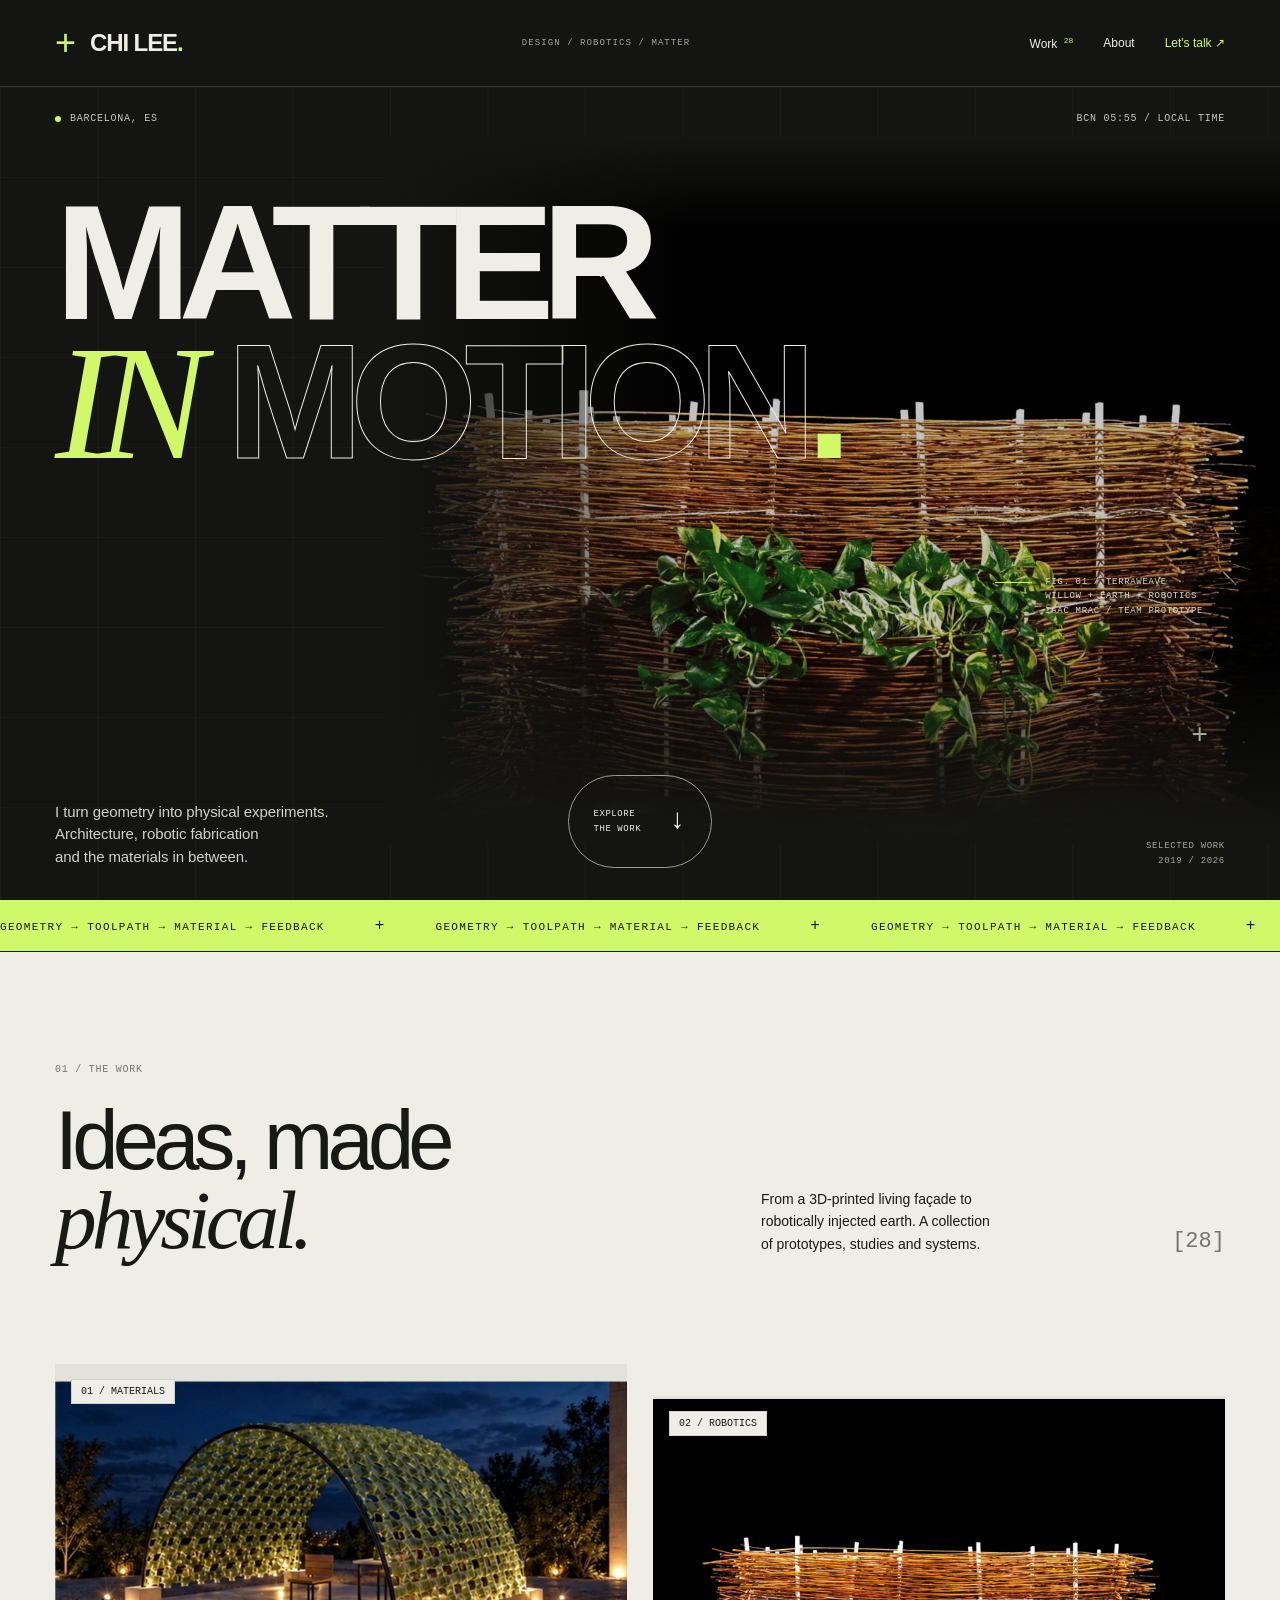
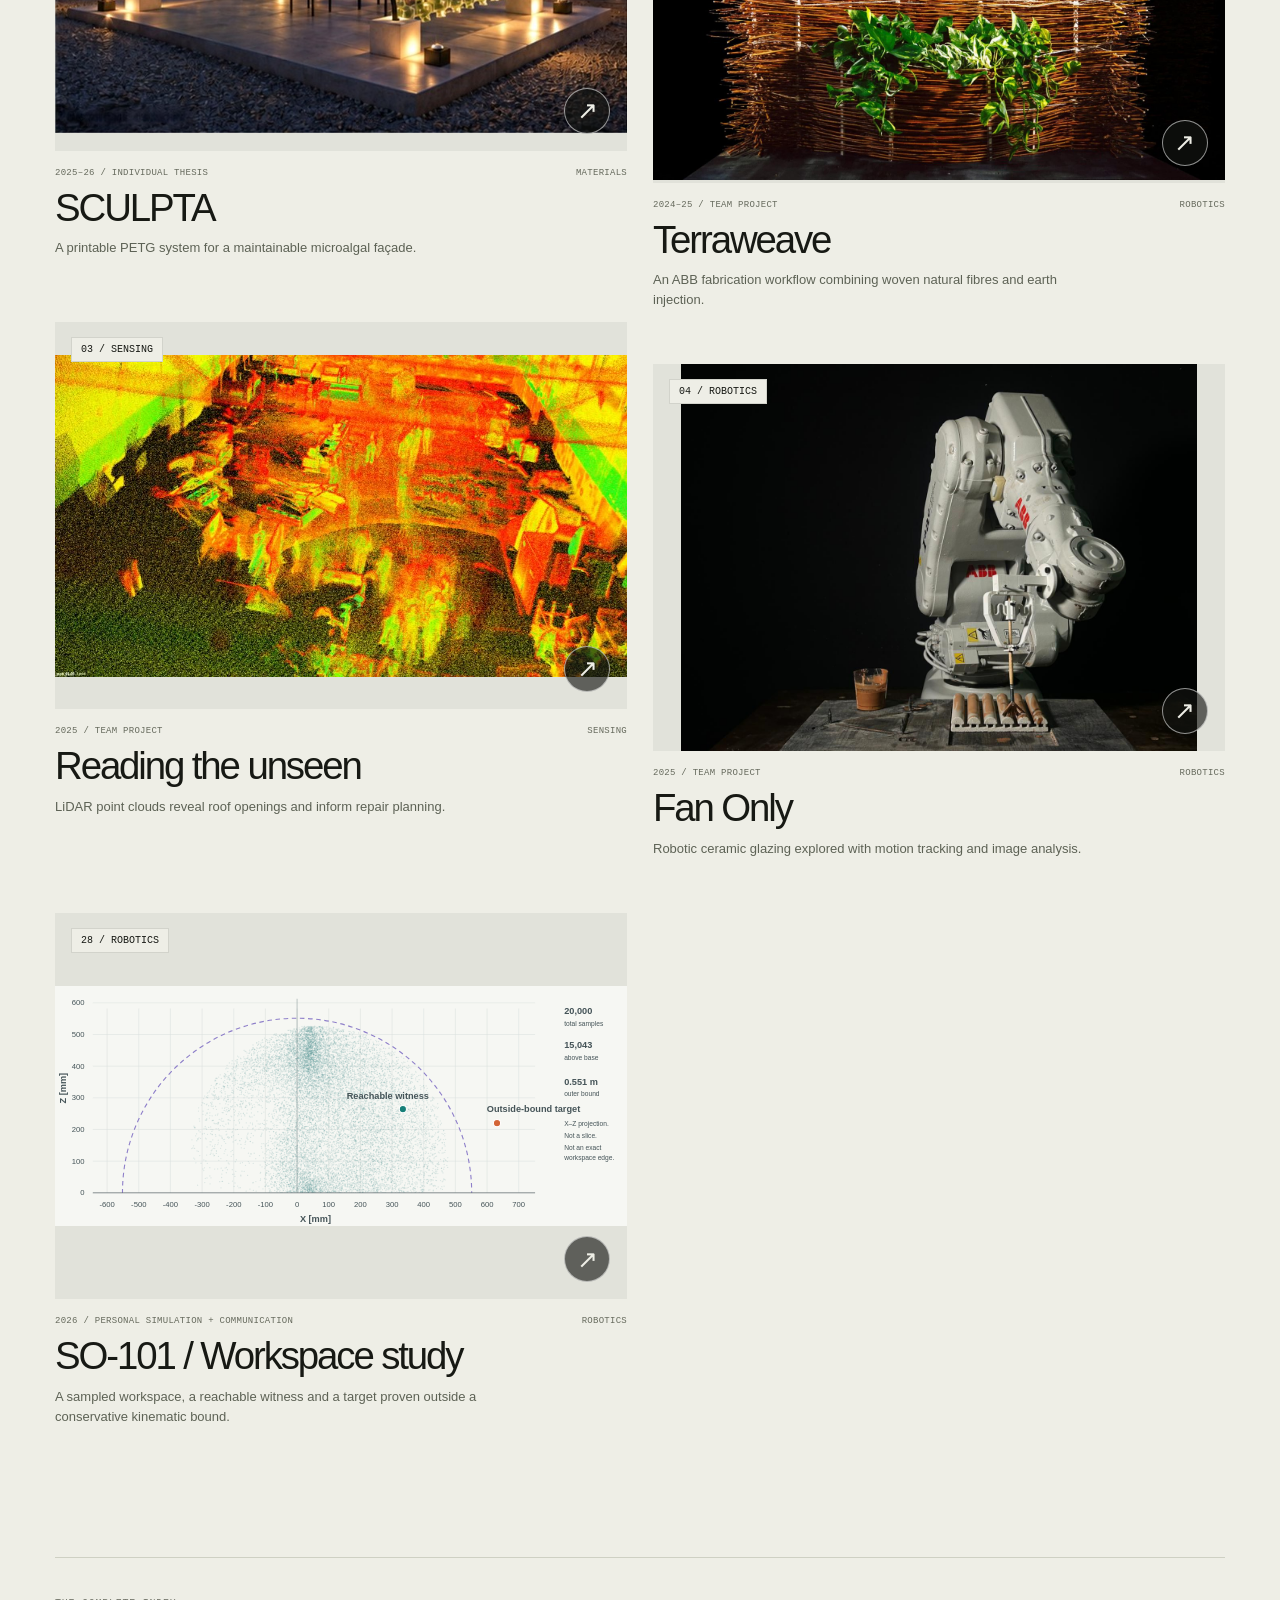
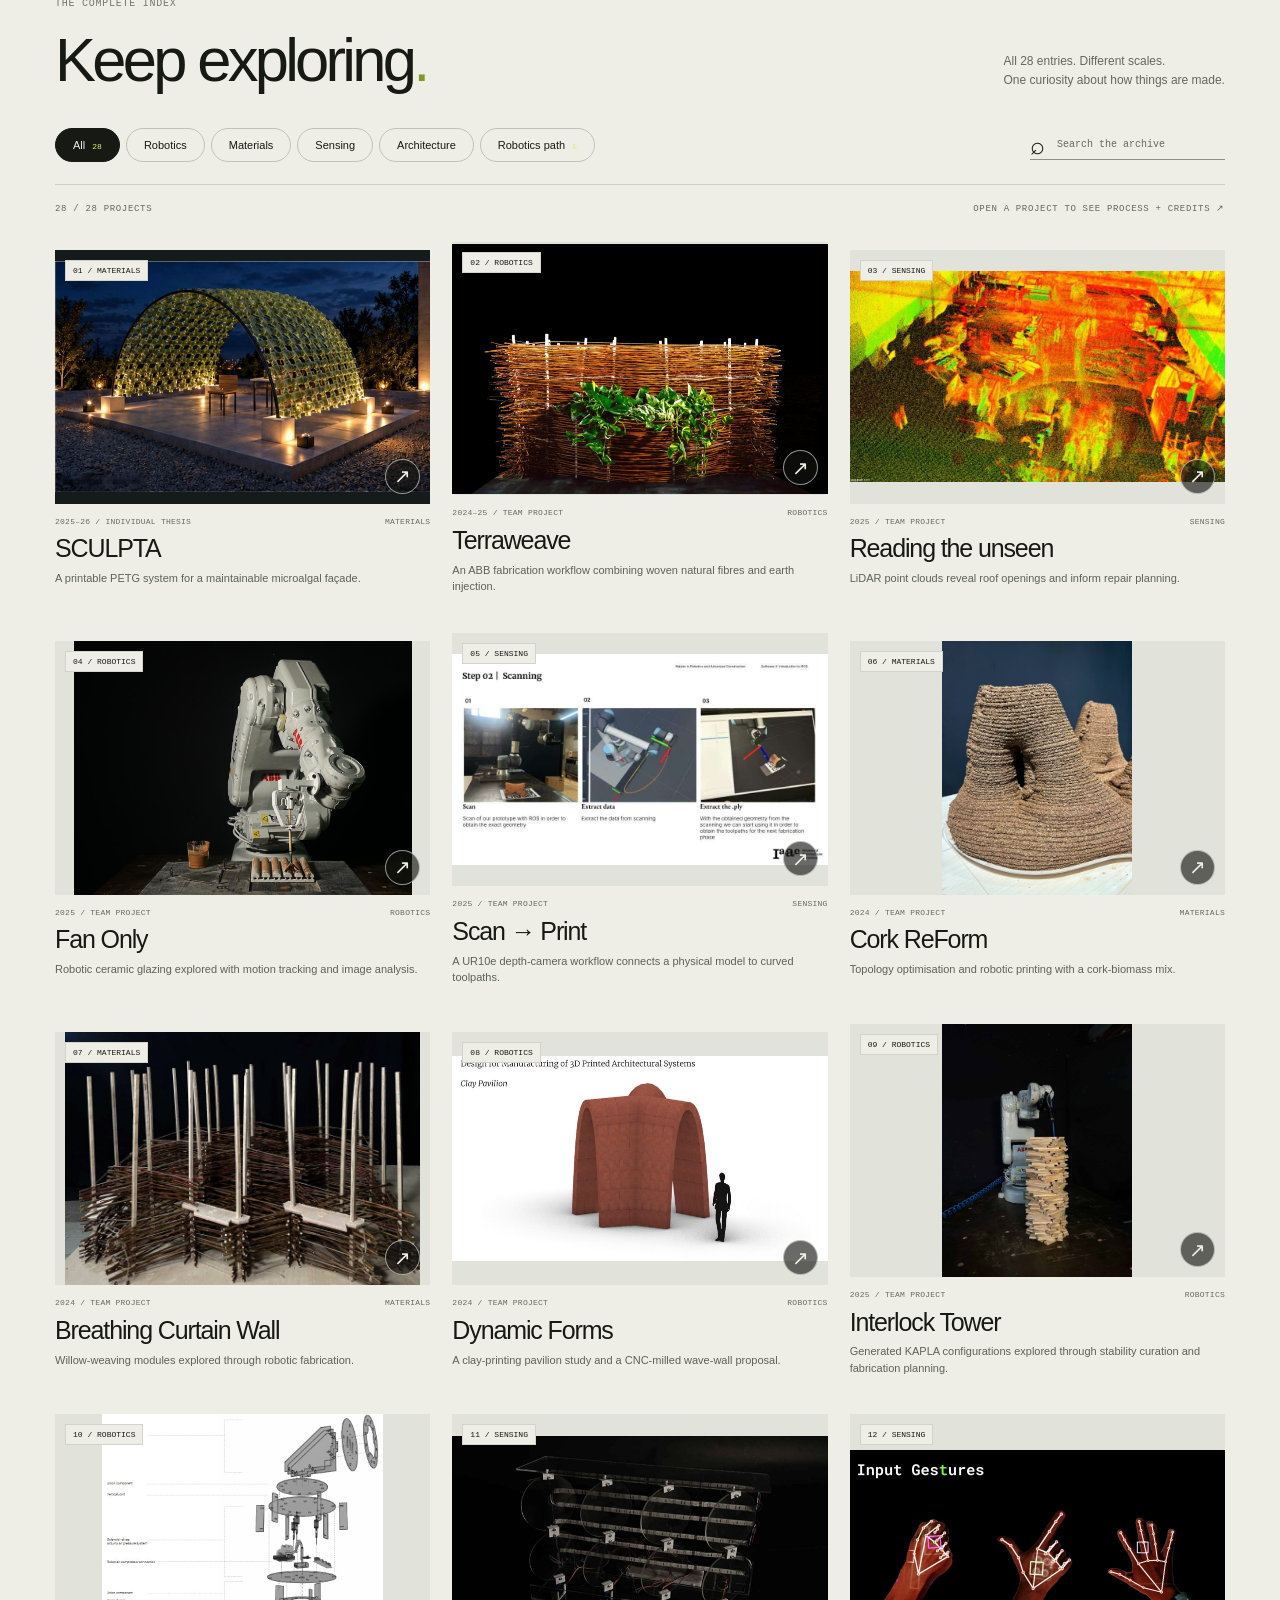
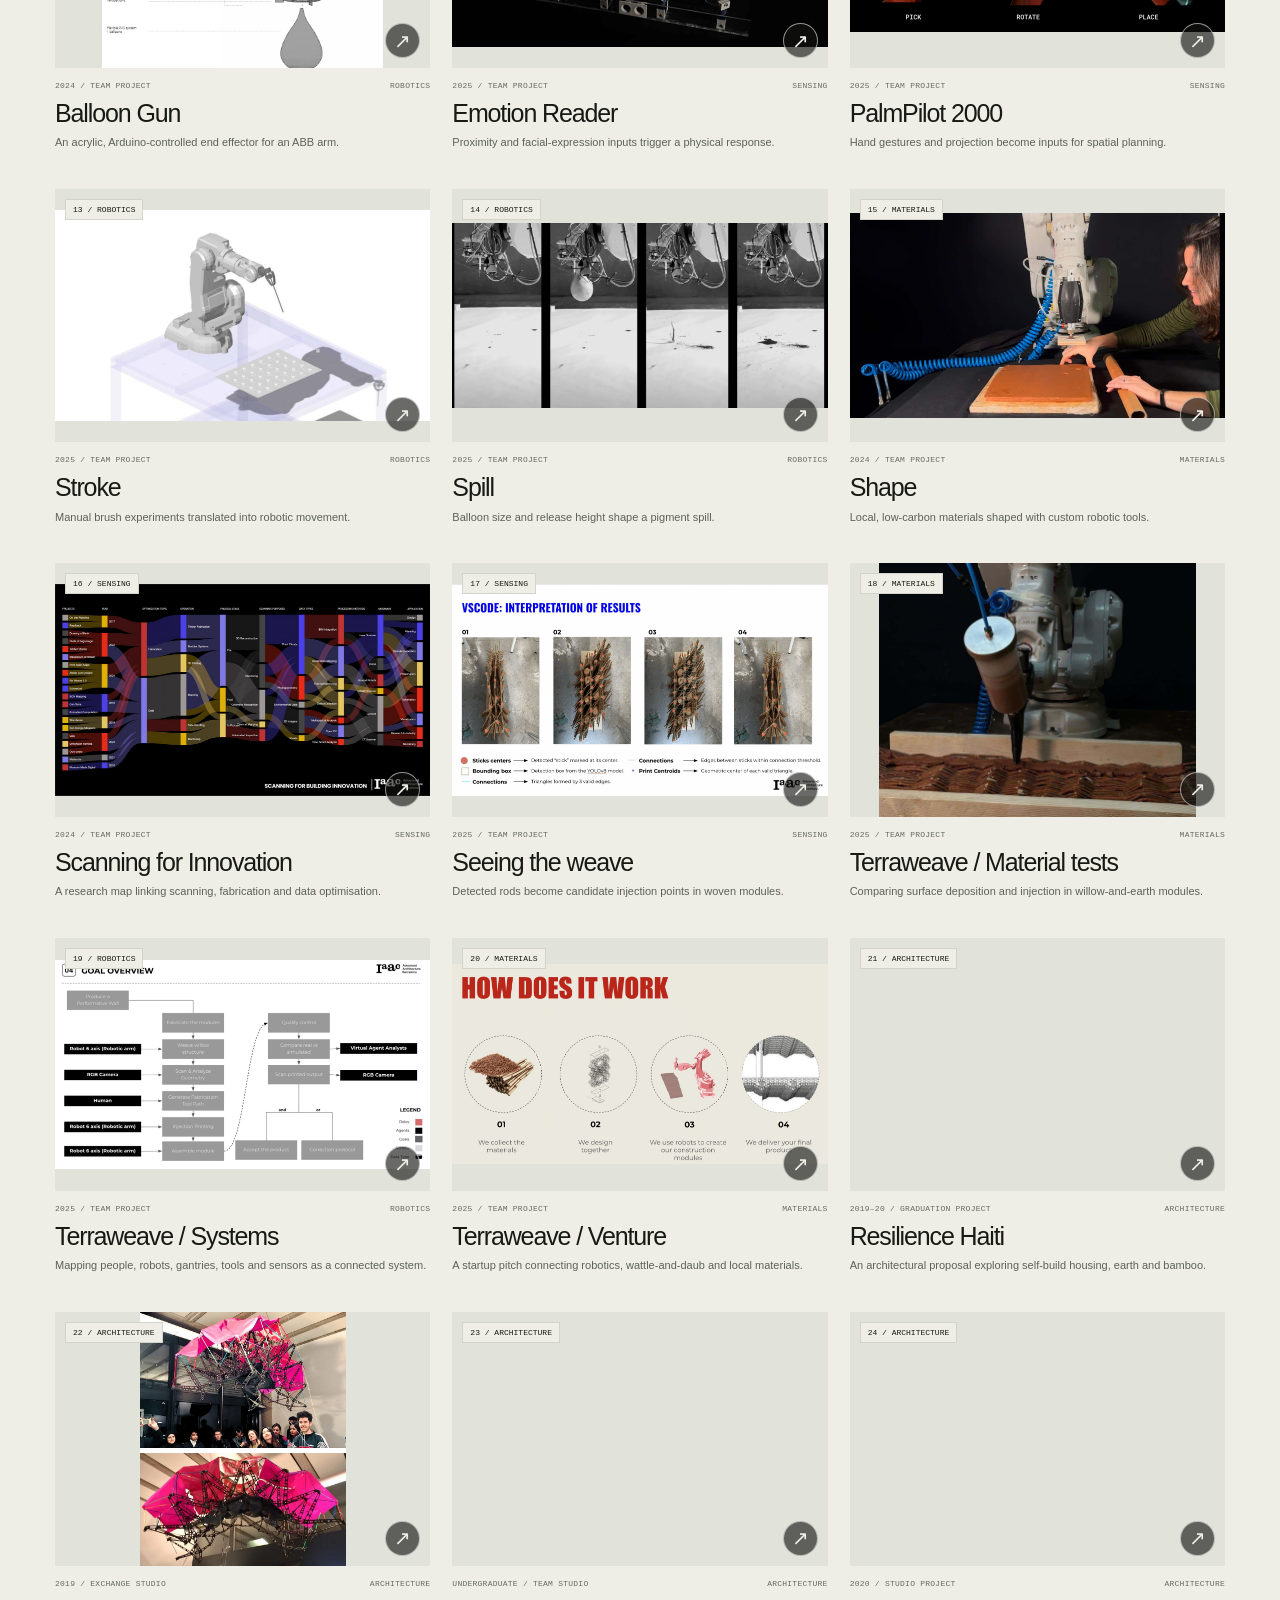
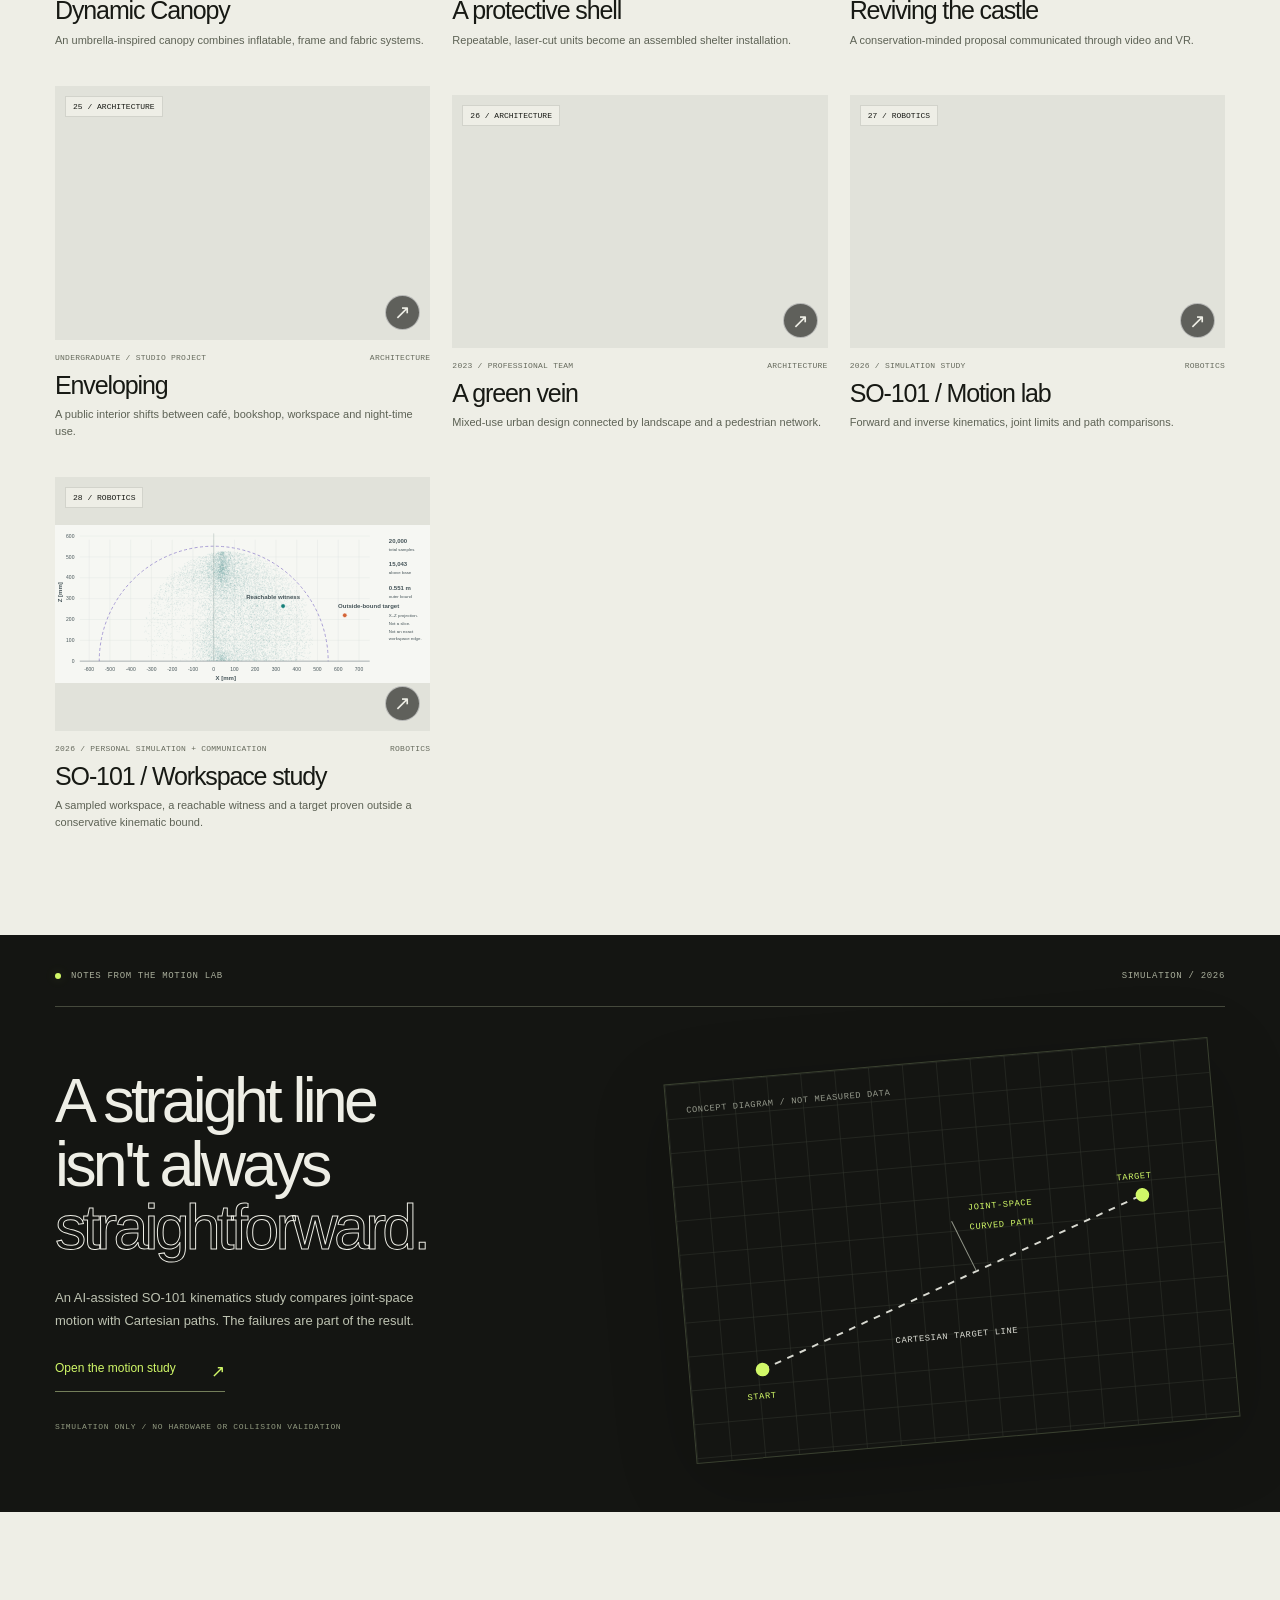
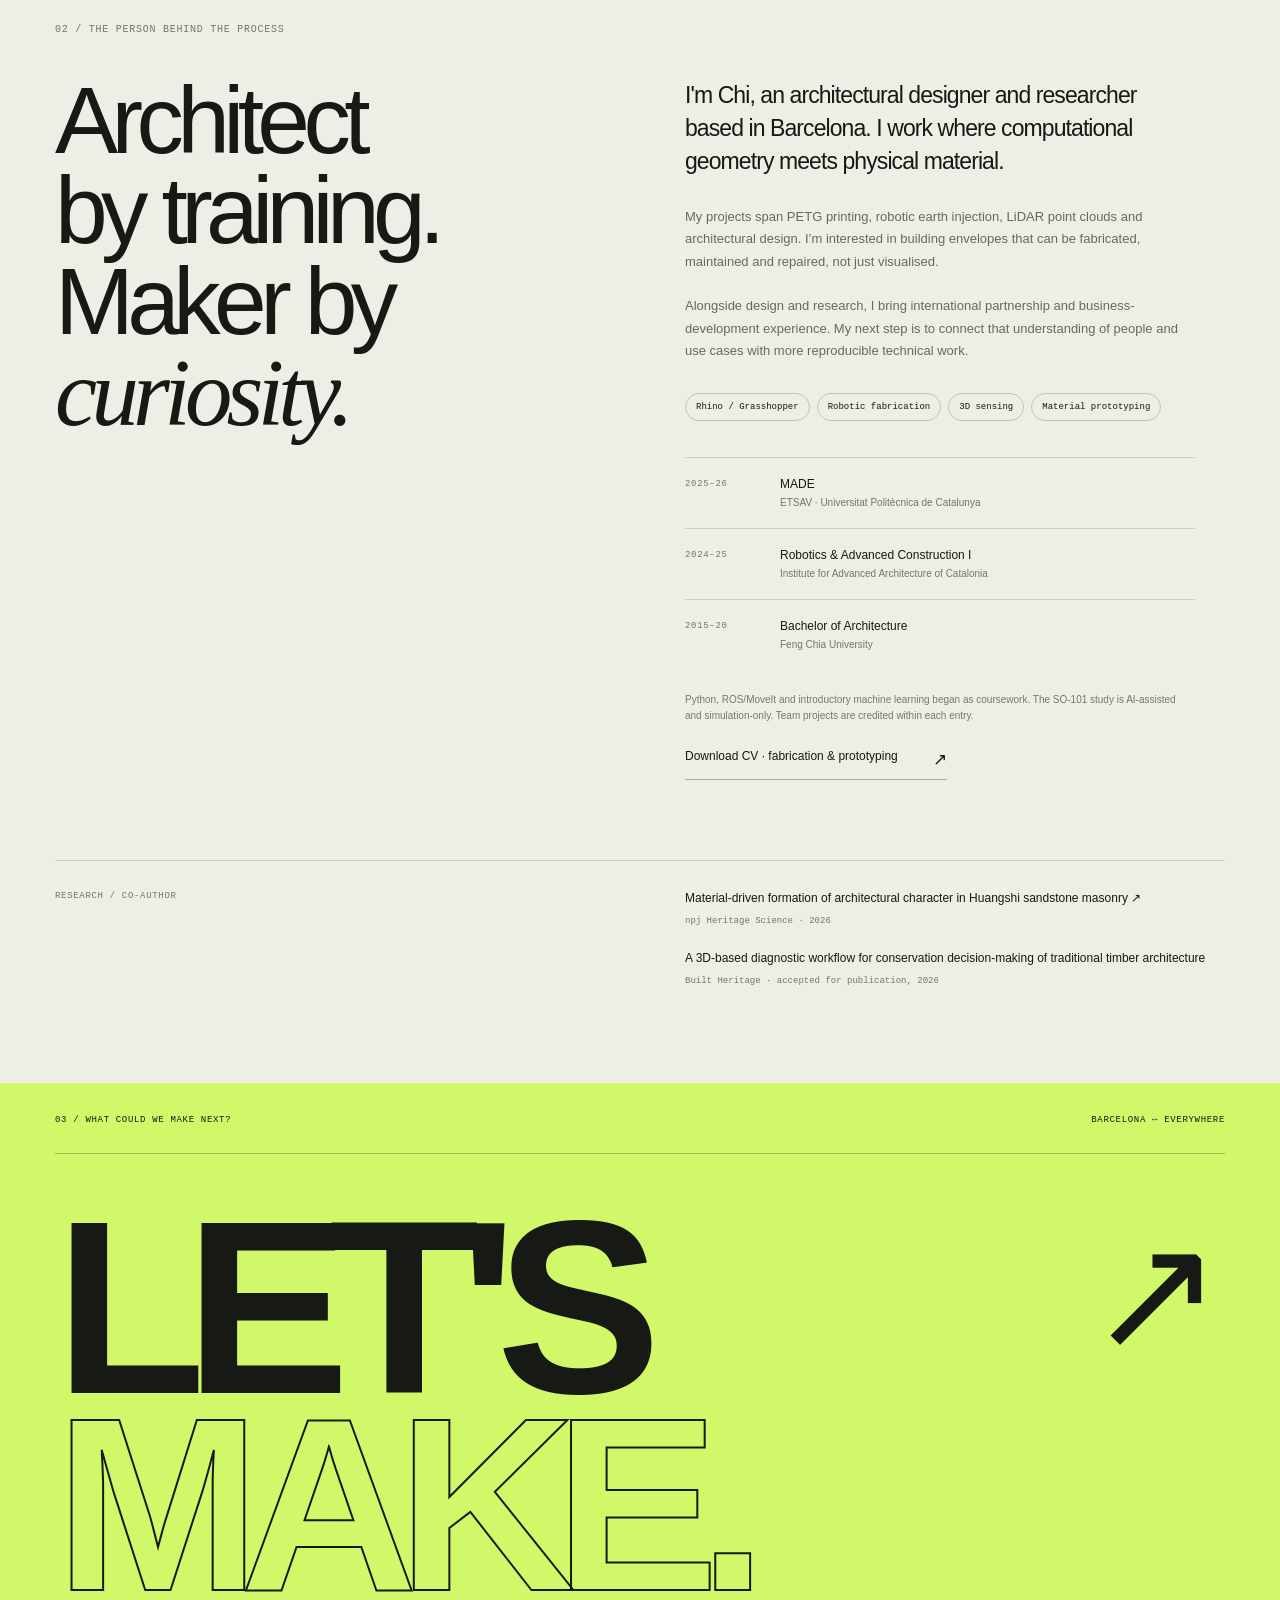
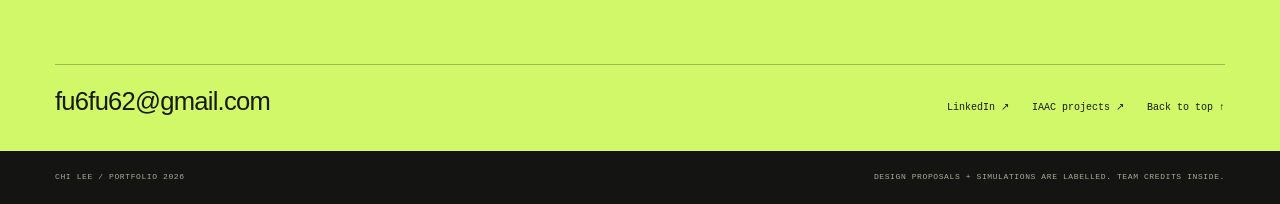
==== commit 51d5c1fa: "v10: Robotics path filter (#robotics) + role notes on 5 projects" ====
--- a/index.html
+++ b/index.html
@@ -32,7 +32,7 @@
 <div class="section-heading"><div><span class="section-kicker mono">01 / THE WORK</span><h2 id="work-title">Ideas, made<br><span class="serif-word">physical.</span></h2></div><p>From a 3D-printed living façade to<br>robotically injected earth. A collection<br>of prototypes, studies and systems.</p><span class="section-number" aria-hidden="true">[28]</span></div>
 <div class="featured-grid" id="featured-grid" aria-label="Featured projects"></div>
 <div class="archive-heading"><div><span class="section-kicker mono">THE COMPLETE INDEX</span><h3>Keep exploring<span class="acid-text">.</span></h3></div><p>All 28 entries. Different scales.<br>One curiosity about how things are made.</p></div>
-<div class="archive-toolbar"><div class="filters" role="group" aria-label="Filter projects by discipline"><button type="button" data-filter="All" aria-pressed="true">All <span>28</span></button><button type="button" data-filter="Robotics" aria-pressed="false">Robotics</button><button type="button" data-filter="Materials" aria-pressed="false">Materials</button><button type="button" data-filter="Sensing" aria-pressed="false">Sensing</button><button type="button" data-filter="Architecture" aria-pressed="false">Architecture</button></div><label class="search"><span aria-hidden="true">⌕</span><span class="sr-only">Search project titles, tools or descriptions</span><input id="project-search" type="search" placeholder="Search the archive" autocomplete="off"></label></div>
+<div class="archive-toolbar"><div class="filters" role="group" aria-label="Filter projects by discipline"><button type="button" data-filter="All" aria-pressed="true">All <span>28</span></button><button type="button" data-filter="Robotics" aria-pressed="false">Robotics</button><button type="button" data-filter="Materials" aria-pressed="false">Materials</button><button type="button" data-filter="Sensing" aria-pressed="false">Sensing</button><button type="button" data-filter="Architecture" aria-pressed="false">Architecture</button><button type="button" data-filter="RoboticsPath" aria-pressed="false">Robotics path <span>5</span></button></div><label class="search"><span aria-hidden="true">⌕</span><span class="sr-only">Search project titles, tools or descriptions</span><input id="project-search" type="search" placeholder="Search the archive" autocomplete="off"></label></div>
 <div class="result-meta mono"><span id="result-count" role="status" aria-live="polite">28 PROJECTS</span><span>OPEN A PROJECT TO SEE PROCESS + CREDITS ↗</span></div>
 <div class="archive-grid" id="archive-grid" aria-label="All projects"></div><p class="empty-state" id="empty-state" hidden>No matching projects. Try a different material, tool or title.</p>
 </section>
--- a/style.css
+++ b/style.css
@@ -159,3 +159,14 @@
 .sc-clean .sc-header{padding-top:38px;padding-bottom:28px}.sc-clean .case-header h2{font-size:clamp(64px,8vw,104px);line-height:.96;margin:25px 0 23px}.sc-clean .case-subtitle{font-size:clamp(22px,2.5vw,32px)}@media(max-width:560px){.sc-clean .sc-header{padding-top:27px;padding-bottom:22px}.sc-clean .case-header h2{font-size:65px;margin:22px 0 18px}}
 
 @media(max-width:560px){.sc-photo-pair{grid-template-columns:1fr;gap:24px}.sc-photo-pair figure img{height:370px}.sc-photo-pair figcaption{font-size:11px}}
+
+/* v8: Canva thesis slides, image-led */
+.sc-slides{display:grid;grid-template-columns:1fr;gap:28px;margin-top:36px}
+.sc-slides figure{margin:0}
+.sc-slides img{width:100%;height:auto;border-radius:6px;background:#f3f0e8}
+.sc-slides figcaption{font-size:14px;line-height:1.45;margin-top:8px;opacity:.8}
+@media(min-width:1100px){.sc-slides{grid-template-columns:1fr 1fr}}
+
+
+/* v10 robotics path note */
+.robotics-note{margin:18px 0 26px;padding:12px 0 12px 16px;border-left:3px solid currentColor;max-width:880px;font-size:15px;line-height:1.5}.robotics-note p{margin:0 0 4px}.robotics-note p:last-child{margin:0}.robotics-note .mono{display:inline-block;min-width:132px;margin-right:10px;font-size:11px;letter-spacing:.08em;opacity:.65}@media(max-width:650px){.robotics-note{font-size:14px}.robotics-note .mono{display:block;min-width:0;margin:0 0 2px}}
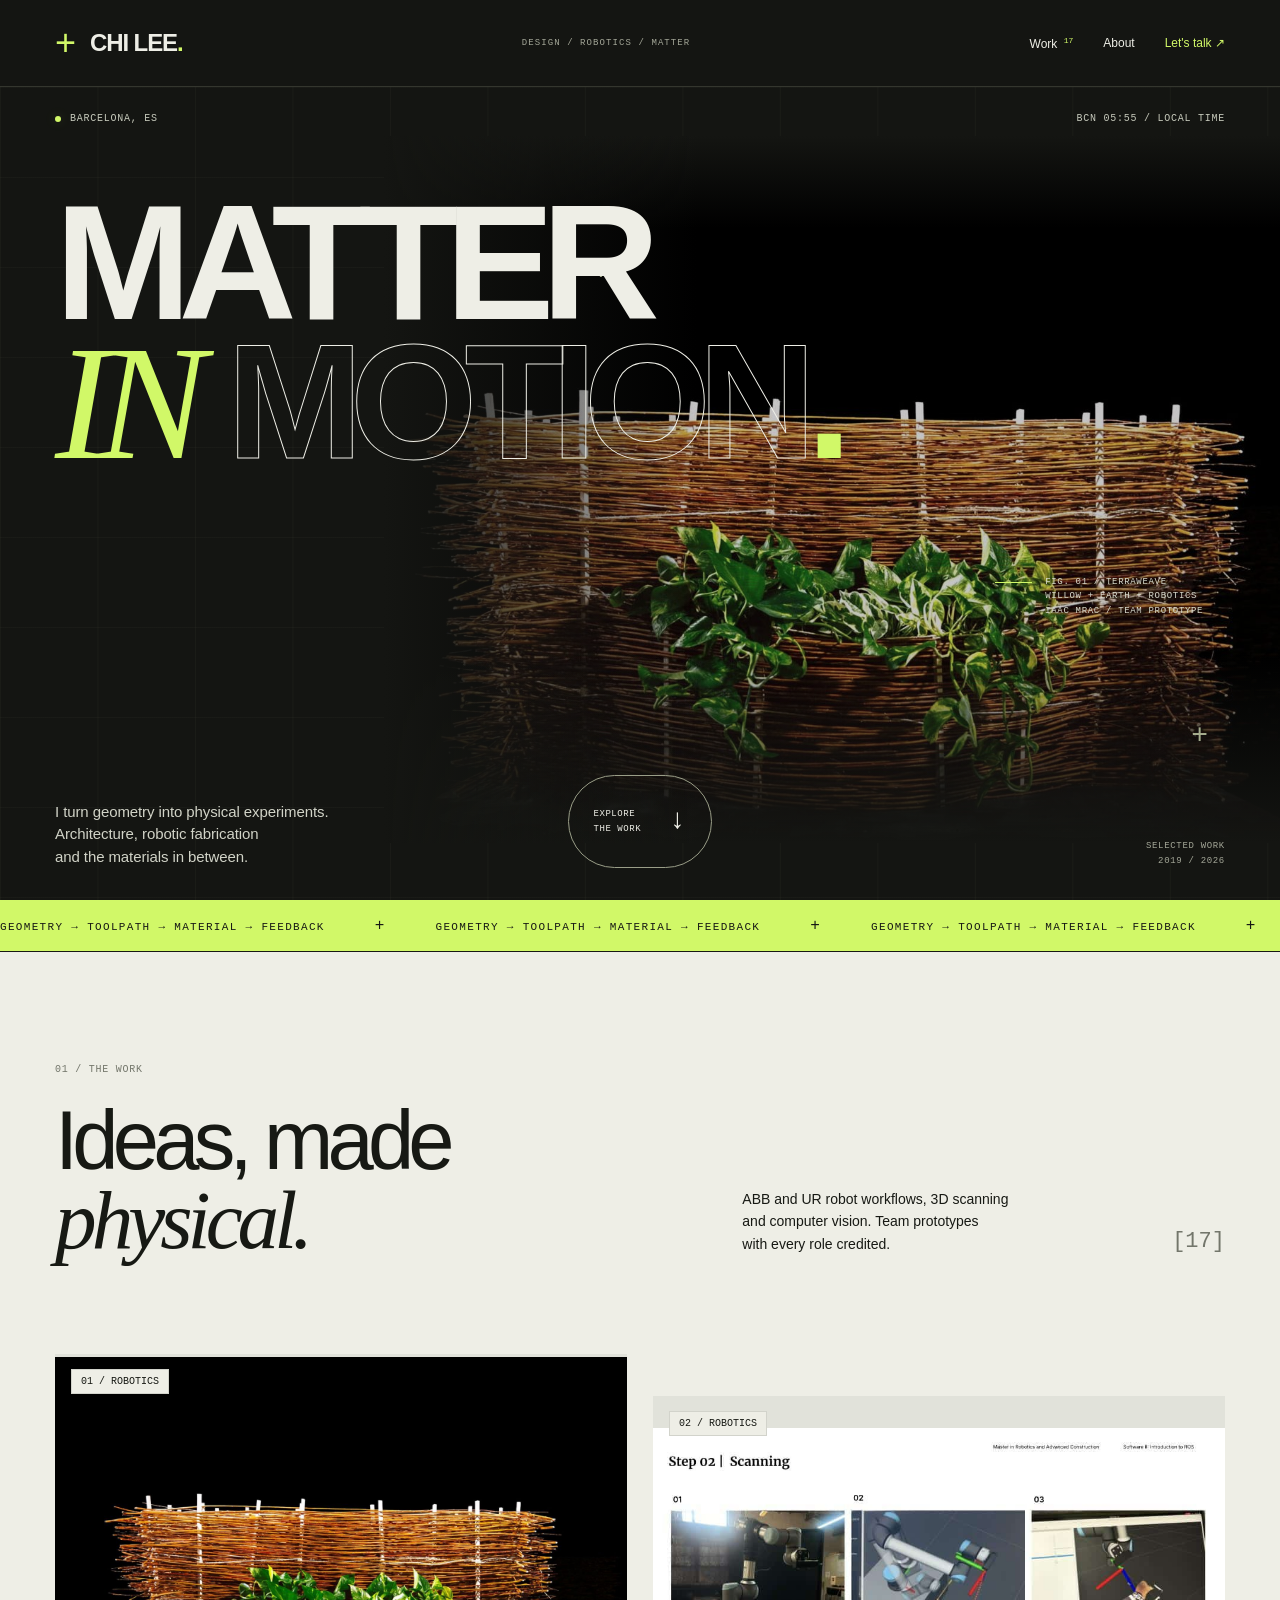
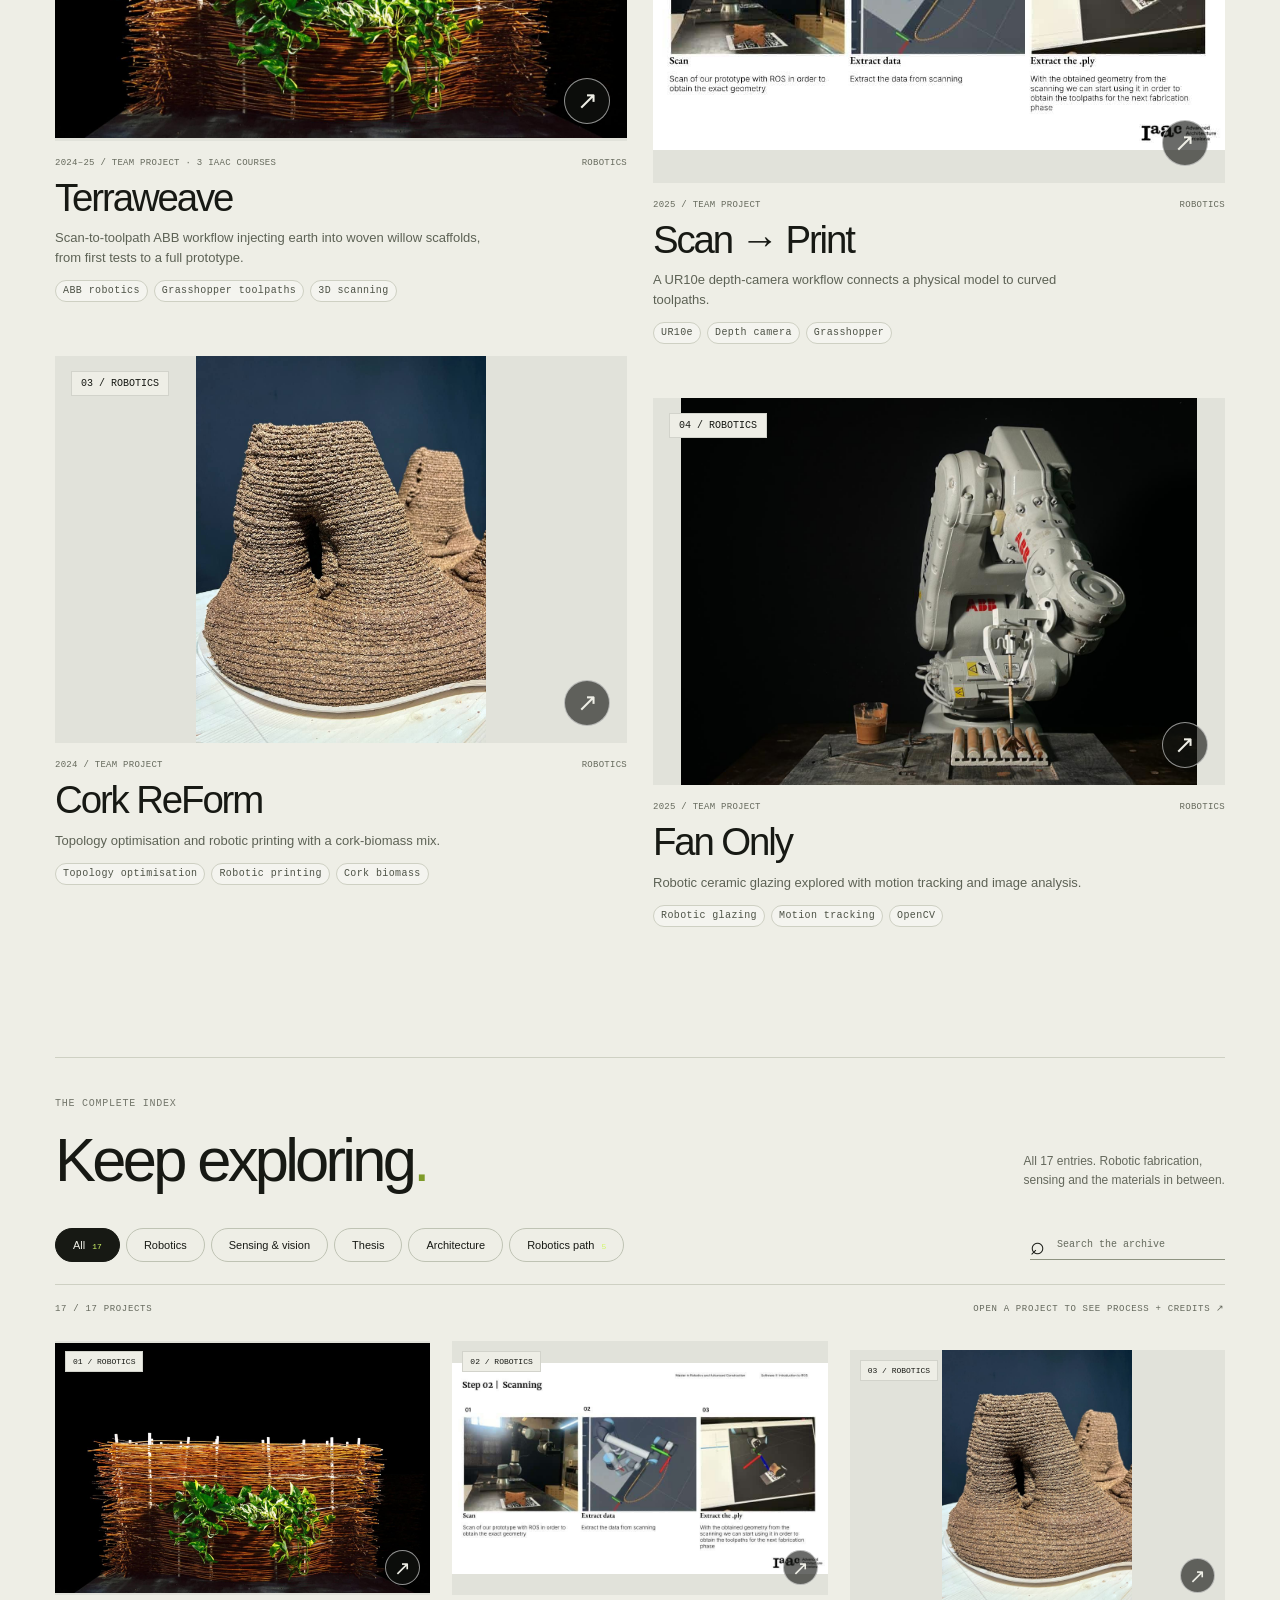
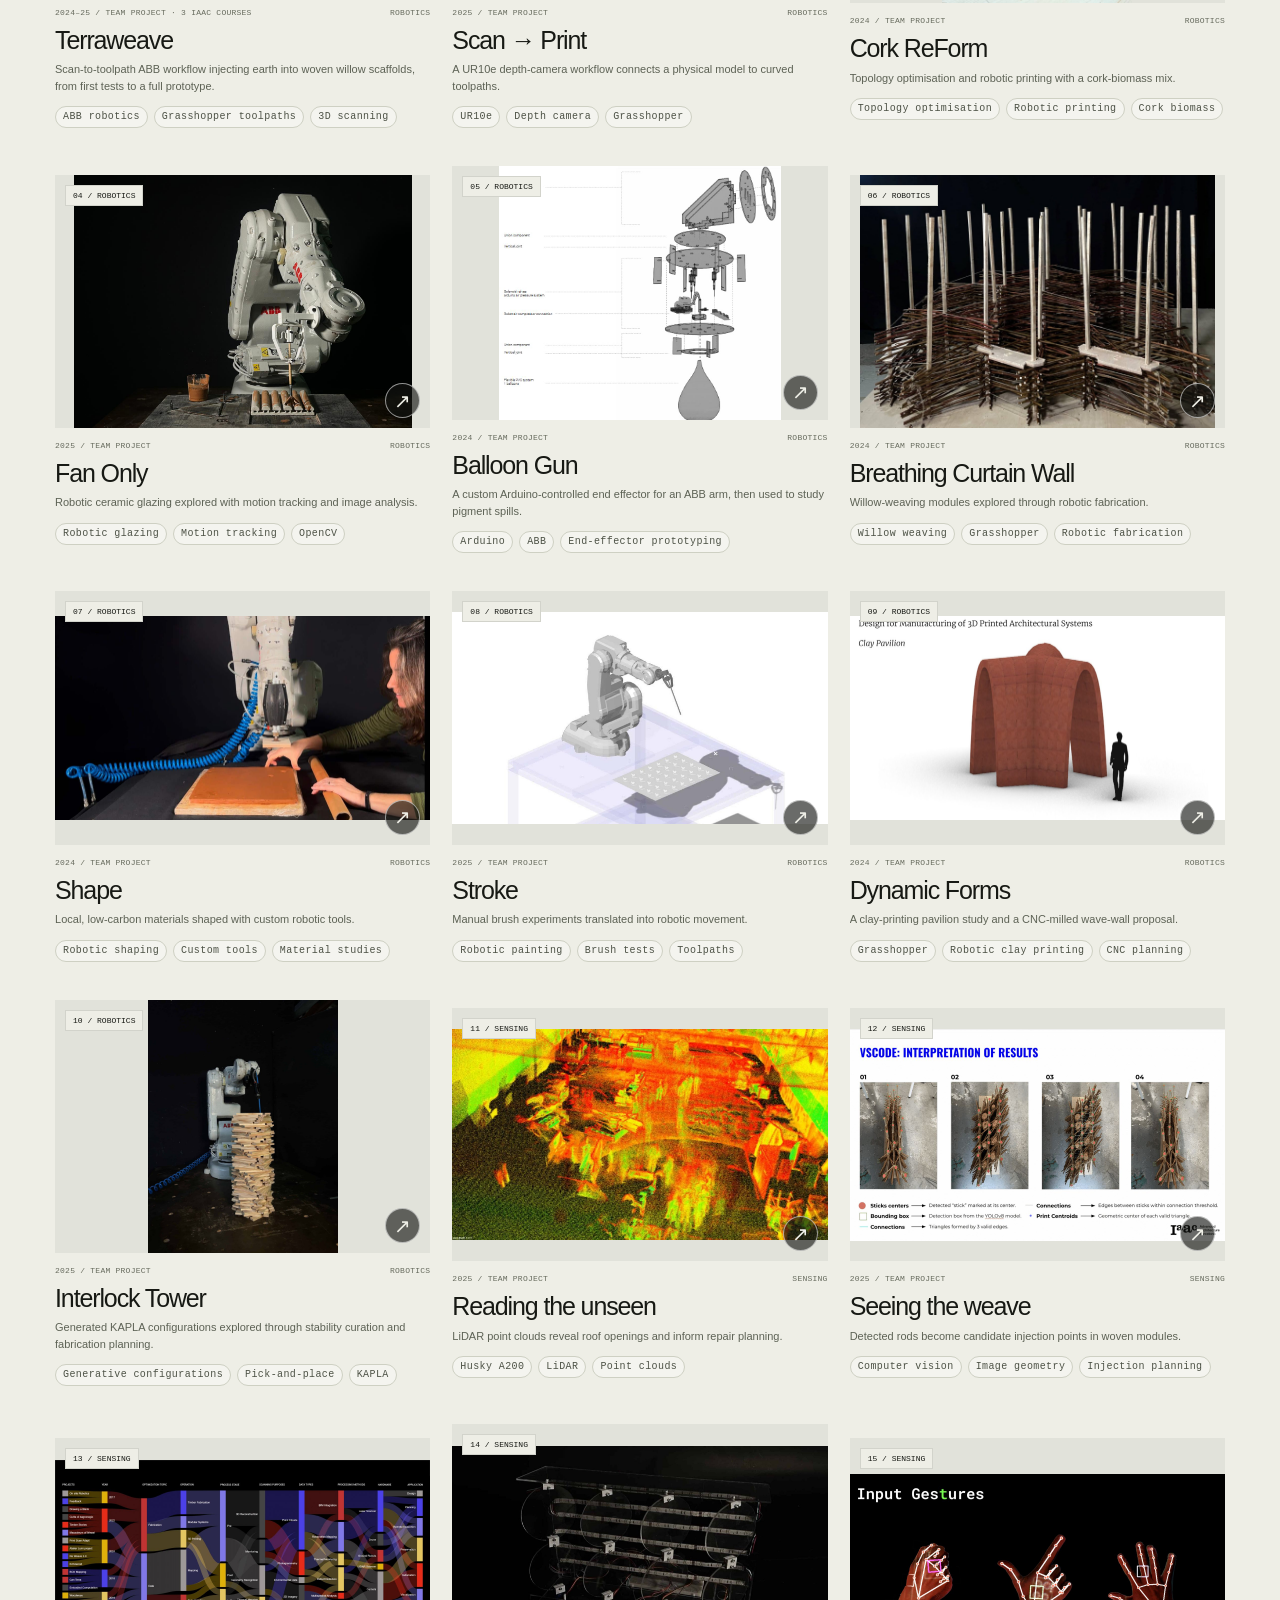
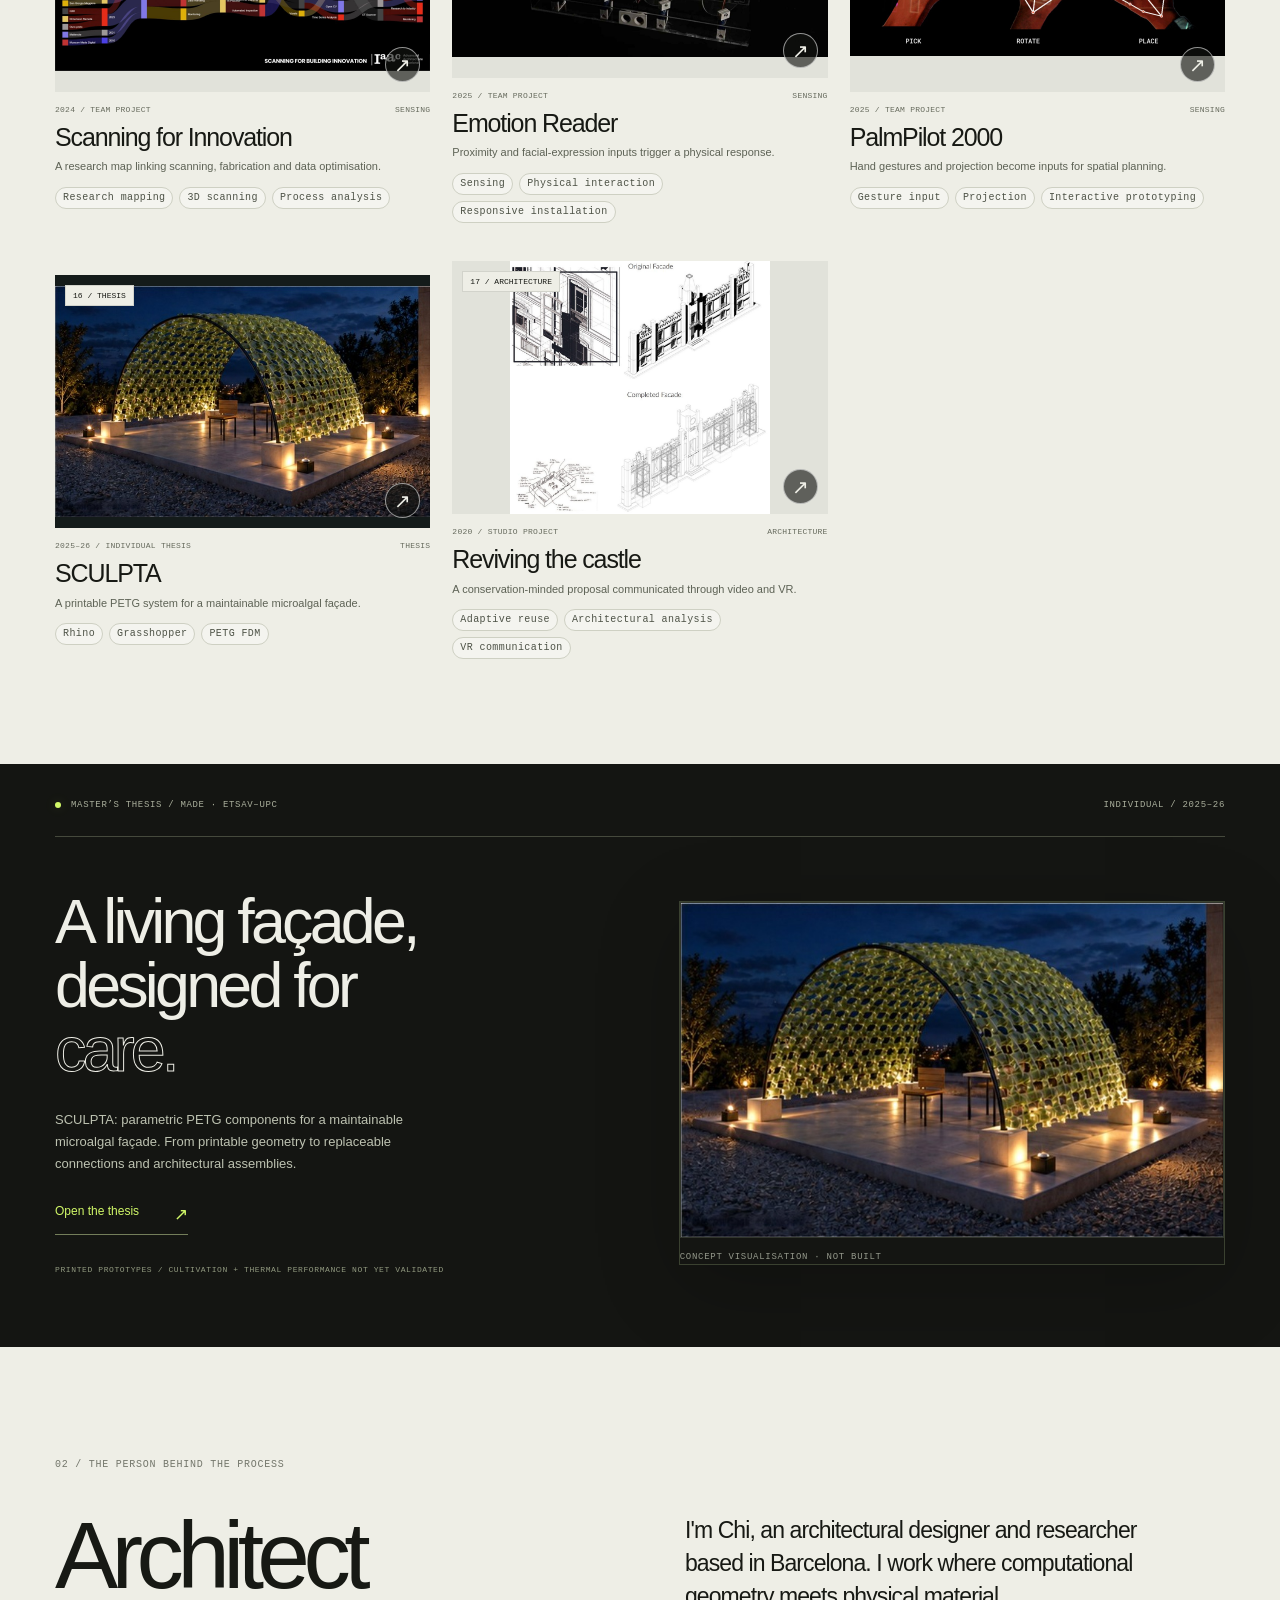
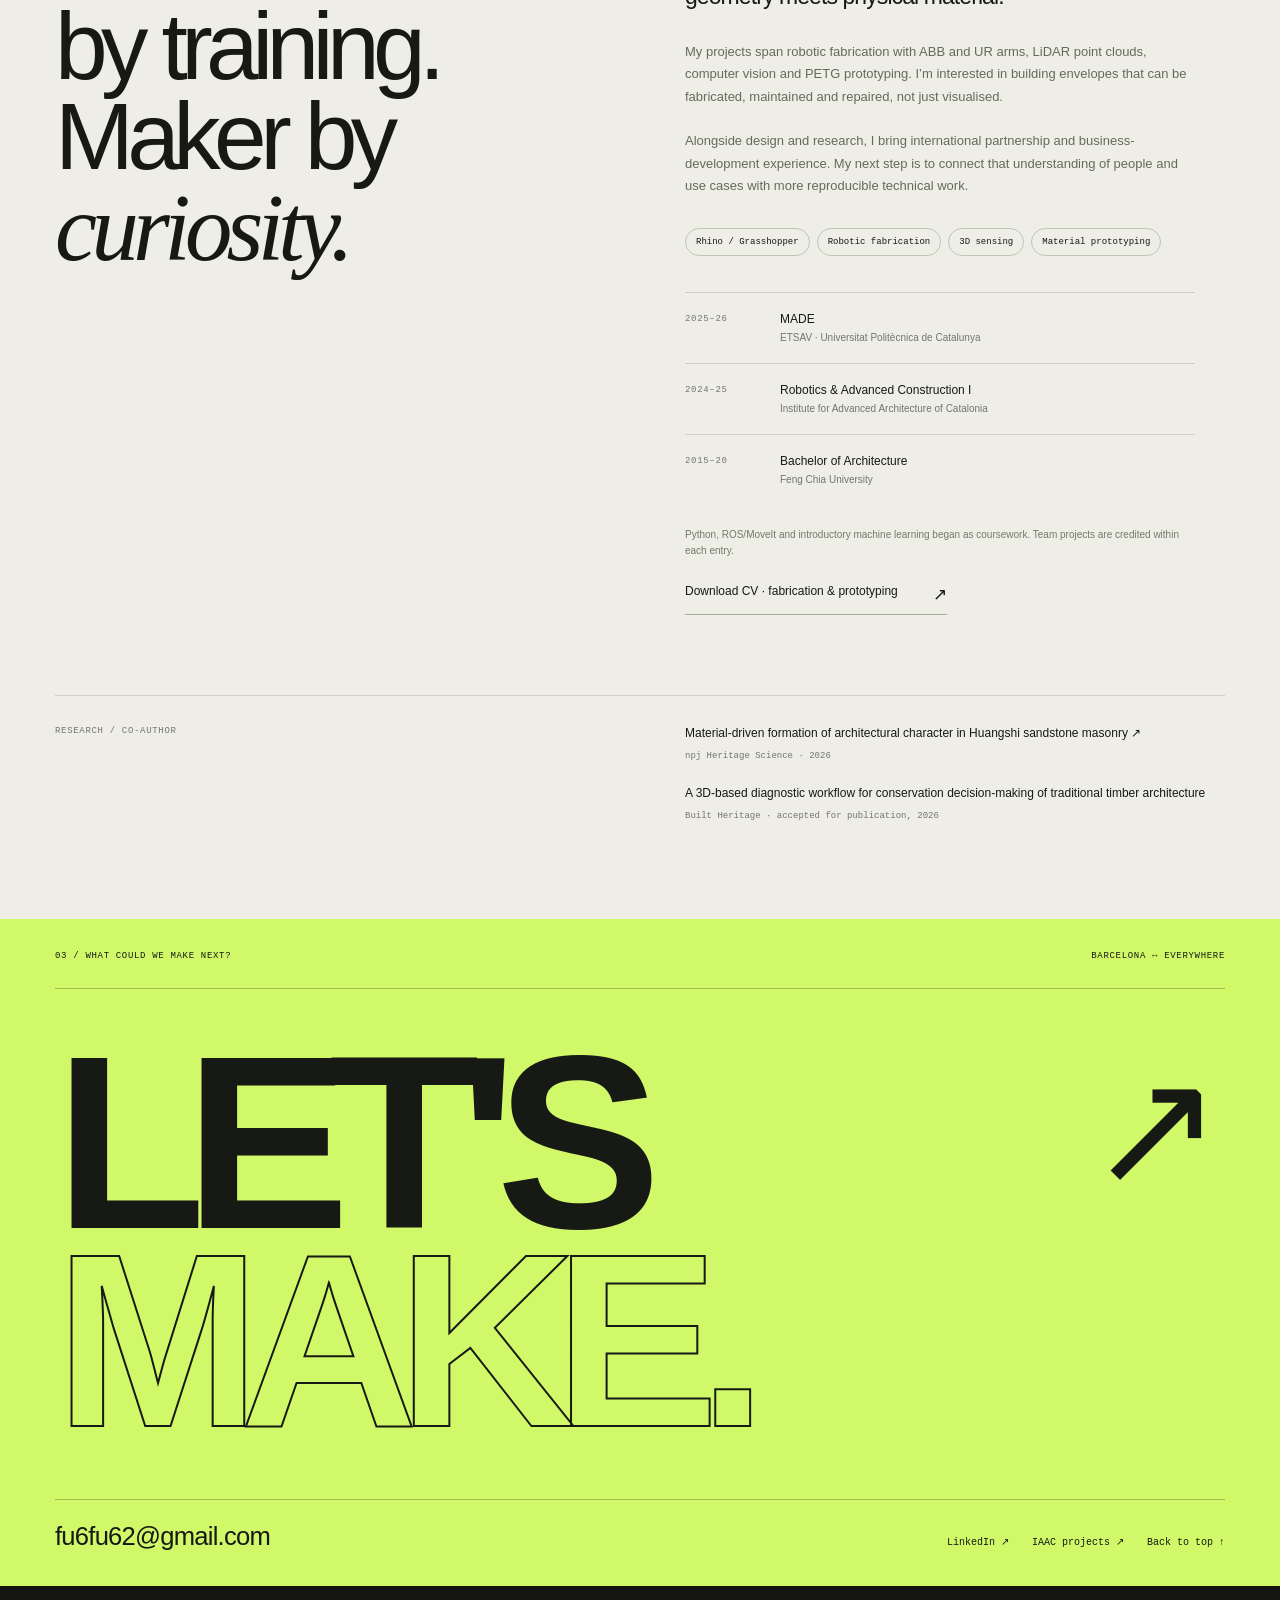
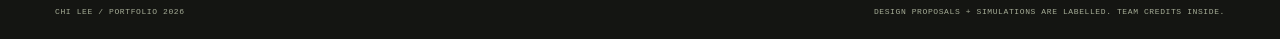
==== commit 0e80d45f: "v12: robotics-focused selection, merge Terraweave and Balloon Gun entries, thesis feature" ====
--- a/index.html
+++ b/index.html
@@ -16,7 +16,7 @@
 <header class="site-header">
 <a class="wordmark" href="#top" aria-label="Chi Lee, back to top"><span class="brand-mark" aria-hidden="true">+</span> CHI LEE<span class="brand-dot">.</span></a>
 <span class="header-discipline">DESIGN / ROBOTICS / MATTER</span>
-<nav aria-label="Main navigation"><a href="#work">Work <sup>28</sup></a><a href="#about">About</a><a href="#contact" class="nav-contact">Let's talk <span aria-hidden="true">↗</span></a></nav>
+<nav aria-label="Main navigation"><a href="#work">Work <sup>17</sup></a><a href="#about">About</a><a href="#contact" class="nav-contact">Let's talk <span aria-hidden="true">↗</span></a></nav>
 </header>
 <main>
 <section class="hero" id="top" aria-labelledby="hero-title">
@@ -29,15 +29,15 @@
 </section>
 <div class="ticker" aria-hidden="true"><div>GEOMETRY → TOOLPATH → MATERIAL → FEEDBACK <span>+</span> GEOMETRY → TOOLPATH → MATERIAL → FEEDBACK <span>+</span> GEOMETRY → TOOLPATH → MATERIAL → FEEDBACK <span>+</span></div></div>
 <section class="work-section" id="work" aria-labelledby="work-title">
-<div class="section-heading"><div><span class="section-kicker mono">01 / THE WORK</span><h2 id="work-title">Ideas, made<br><span class="serif-word">physical.</span></h2></div><p>From a 3D-printed living façade to<br>robotically injected earth. A collection<br>of prototypes, studies and systems.</p><span class="section-number" aria-hidden="true">[28]</span></div>
+<div class="section-heading"><div><span class="section-kicker mono">01 / THE WORK</span><h2 id="work-title">Ideas, made<br><span class="serif-word">physical.</span></h2></div><p>ABB and UR robot workflows, 3D scanning<br>and computer vision. Team prototypes<br>with every role credited.</p><span class="section-number" aria-hidden="true">[17]</span></div>
 <div class="featured-grid" id="featured-grid" aria-label="Featured projects"></div>
-<div class="archive-heading"><div><span class="section-kicker mono">THE COMPLETE INDEX</span><h3>Keep exploring<span class="acid-text">.</span></h3></div><p>All 28 entries. Different scales.<br>One curiosity about how things are made.</p></div>
-<div class="archive-toolbar"><div class="filters" role="group" aria-label="Filter projects by discipline"><button type="button" data-filter="All" aria-pressed="true">All <span>28</span></button><button type="button" data-filter="Robotics" aria-pressed="false">Robotics</button><button type="button" data-filter="Materials" aria-pressed="false">Materials</button><button type="button" data-filter="Sensing" aria-pressed="false">Sensing</button><button type="button" data-filter="Architecture" aria-pressed="false">Architecture</button><button type="button" data-filter="RoboticsPath" aria-pressed="false">Robotics path <span>5</span></button></div><label class="search"><span aria-hidden="true">⌕</span><span class="sr-only">Search project titles, tools or descriptions</span><input id="project-search" type="search" placeholder="Search the archive" autocomplete="off"></label></div>
-<div class="result-meta mono"><span id="result-count" role="status" aria-live="polite">28 PROJECTS</span><span>OPEN A PROJECT TO SEE PROCESS + CREDITS ↗</span></div>
+<div class="archive-heading"><div><span class="section-kicker mono">THE COMPLETE INDEX</span><h3>Keep exploring<span class="acid-text">.</span></h3></div><p>All 17 entries. Robotic fabrication,<br>sensing and the materials in between.</p></div>
+<div class="archive-toolbar"><div class="filters" role="group" aria-label="Filter projects by discipline"><button type="button" data-filter="All" aria-pressed="true">All <span>17</span></button><button type="button" data-filter="Robotics" aria-pressed="false">Robotics</button><button type="button" data-filter="Sensing" aria-pressed="false">Sensing &amp; vision</button><button type="button" data-filter="Thesis" aria-pressed="false">Thesis</button><button type="button" data-filter="Architecture" aria-pressed="false">Architecture</button><button type="button" data-filter="RoboticsPath" aria-pressed="false">Robotics path <span>5</span></button></div><label class="search"><span aria-hidden="true">⌕</span><span class="sr-only">Search project titles, tools or descriptions</span><input id="project-search" type="search" placeholder="Search the archive" autocomplete="off"></label></div>
+<div class="result-meta mono"><span id="result-count" role="status" aria-live="polite">17 PROJECTS</span><span>OPEN A PROJECT TO SEE PROCESS + CREDITS ↗</span></div>
 <div class="archive-grid" id="archive-grid" aria-label="All projects"></div><p class="empty-state" id="empty-state" hidden>No matching projects. Try a different material, tool or title.</p>
 </section>
-<section class="lab-section" aria-labelledby="lab-title"><div class="lab-top mono"><span><i class="status-dot"></i> NOTES FROM THE MOTION LAB</span><span>SIMULATION / 2026</span></div><div class="lab-layout"><div><h2 id="lab-title">A straight line<br>isn't always<br><span class="outline-type">straightforward.</span></h2><p>An AI-assisted SO-101 kinematics study compares joint-space motion with Cartesian paths. The failures are part of the result.</p><button class="text-link light-link" type="button" data-project="so101">Open the motion study <span aria-hidden="true">↗</span></button><span class="lab-note mono">SIMULATION ONLY / NO HARDWARE OR COLLISION VALIDATION</span></div><div class="lab-graphic"><svg viewBox="0 0 560 390" role="img" aria-labelledby="motion-graphic-title"><title id="motion-graphic-title">Illustrative comparison of a curved path and a straight target path, not measured robot data</title><defs><pattern id="lab-grid" width="35" height="35" patternUnits="userSpaceOnUse"><path d="M 35 0 L 0 0 0 35" fill="none" stroke="#32362d" stroke-width="1"/></pattern></defs><rect width="560" height="390" fill="url(#lab-grid)"/><path d="M75 300 Q240 40 480 155" fill="none" stroke="#d1f868" stroke-width="3" class="draw-path"/><path d="M75 300 L480 155" fill="none" stroke="#d8d9d1" stroke-width="2" stroke-dasharray="7 7"/><circle cx="75" cy="300" r="7" fill="#d1f868"/><circle cx="480" cy="155" r="7" fill="#d1f868"/><text x="57" y="330" fill="#d1f868">START</text><text x="455" y="138" fill="#d1f868">TARGET</text><path d="M282 165 L303 218" fill="none" stroke="#94988b" stroke-width="1"/><text x="300" y="155" fill="#d1f868">JOINT-SPACE</text><text x="300" y="175" fill="#d1f868">CURVED PATH</text><text x="214" y="285" fill="#d8d9d1">CARTESIAN TARGET LINE</text><text x="20" y="30" fill="#94988b">CONCEPT DIAGRAM / NOT MEASURED DATA</text></svg></div></div></section>
-<section class="about-section" id="about" aria-labelledby="about-title"><span class="section-kicker mono">02 / THE PERSON BEHIND THE PROCESS</span><div class="about-layout"><h2 id="about-title">Architect<br>by training.<br>Maker by<br><span class="serif-word">curiosity.</span></h2><div class="about-copy"><p class="about-lead">I'm Chi, an architectural designer and researcher based in Barcelona. I work where computational geometry meets physical material.</p><p>My projects span PETG printing, robotic earth injection, LiDAR point clouds and architectural design. I’m interested in building envelopes that can be fabricated, maintained and repaired, not just visualised.</p><p>Alongside design and research, I bring international partnership and business-development experience. My next step is to connect that understanding of people and use cases with more reproducible technical work.</p><div class="method-tags"><span>Rhino / Grasshopper</span><span>Robotic fabrication</span><span>3D sensing</span><span>Material prototyping</span></div><div class="education"><div><span class="mono">2025–26</span><span>MADE<br><small>ETSAV · Universitat Politècnica de Catalunya</small></span></div><div><span class="mono">2024–25</span><span>Robotics & Advanced Construction I<br><small>Institute for Advanced Architecture of Catalonia</small></span></div><div><span class="mono">2015–20</span><span>Bachelor of Architecture<br><small>Feng Chia University</small></span></div></div><p class="scope-note">Python, ROS/MoveIt and introductory machine learning began as coursework. The SO-101 study is AI-assisted and simulation-only. Team projects are credited within each entry.</p><a class="text-link" href="downloads/Chi-Lee-CV.pdf" download="Chi-Lee-CV.pdf">Download CV · fabrication & prototyping <span aria-hidden="true">↗</span></a></div></div><div class="research-line"><span class="mono">RESEARCH / CO-AUTHOR</span><div><a href="https://doi.org/10.1038/s40494-026-02897-7" target="_blank" rel="noopener noreferrer">Material-driven formation of architectural character in Huangshi sandstone masonry <span aria-hidden="true">↗</span></a><small>npj Heritage Science · 2026</small><p>A 3D-based diagnostic workflow for conservation decision-making of traditional timber architecture</p><small>Built Heritage · accepted for publication, 2026</small></div></div></section>
+<section class="lab-section thesis-feature" aria-labelledby="lab-title"><div class="lab-top mono"><span><i class="status-dot"></i> MASTER’S THESIS / MADE · ETSAV–UPC</span><span>INDIVIDUAL / 2025–26</span></div><div class="lab-layout"><div><h2 id="lab-title">A living façade,<br>designed for<br><span class="outline-type">care.</span></h2><p>SCULPTA: parametric PETG components for a maintainable microalgal façade. From printable geometry to replaceable connections and architectural assemblies.</p><button class="text-link light-link" type="button" data-project="sculpta">Open the thesis <span aria-hidden="true">↗</span></button><span class="lab-note mono">PRINTED PROTOTYPES / CULTIVATION + THERMAL PERFORMANCE NOT YET VALIDATED</span></div><div class="lab-graphic thesis-graphic"><img src="assets/sculpta-cover-night.jpg" alt="SCULPTA night-canopy concept visualisation, not a built project" loading="lazy" width="730" height="449"><span class="mono thesis-caption">CONCEPT VISUALISATION · NOT BUILT</span></div></div></section>
+<section class="about-section" id="about" aria-labelledby="about-title"><span class="section-kicker mono">02 / THE PERSON BEHIND THE PROCESS</span><div class="about-layout"><h2 id="about-title">Architect<br>by training.<br>Maker by<br><span class="serif-word">curiosity.</span></h2><div class="about-copy"><p class="about-lead">I'm Chi, an architectural designer and researcher based in Barcelona. I work where computational geometry meets physical material.</p><p>My projects span robotic fabrication with ABB and UR arms, LiDAR point clouds, computer vision and PETG prototyping. I’m interested in building envelopes that can be fabricated, maintained and repaired, not just visualised.</p><p>Alongside design and research, I bring international partnership and business-development experience. My next step is to connect that understanding of people and use cases with more reproducible technical work.</p><div class="method-tags"><span>Rhino / Grasshopper</span><span>Robotic fabrication</span><span>3D sensing</span><span>Material prototyping</span></div><div class="education"><div><span class="mono">2025–26</span><span>MADE<br><small>ETSAV · Universitat Politècnica de Catalunya</small></span></div><div><span class="mono">2024–25</span><span>Robotics & Advanced Construction I<br><small>Institute for Advanced Architecture of Catalonia</small></span></div><div><span class="mono">2015–20</span><span>Bachelor of Architecture<br><small>Feng Chia University</small></span></div></div><p class="scope-note">Python, ROS/MoveIt and introductory machine learning began as coursework. Team projects are credited within each entry.</p><a class="text-link" href="downloads/Chi-Lee-CV.pdf" download="Chi-Lee-CV.pdf">Download CV · fabrication & prototyping <span aria-hidden="true">↗</span></a></div></div><div class="research-line"><span class="mono">RESEARCH / CO-AUTHOR</span><div><a href="https://doi.org/10.1038/s40494-026-02897-7" target="_blank" rel="noopener noreferrer">Material-driven formation of architectural character in Huangshi sandstone masonry <span aria-hidden="true">↗</span></a><small>npj Heritage Science · 2026</small><p>A 3D-based diagnostic workflow for conservation decision-making of traditional timber architecture</p><small>Built Heritage · accepted for publication, 2026</small></div></div></section>
 <section class="contact-section" id="contact" aria-labelledby="contact-title"><div class="contact-top mono"><span>03 / WHAT COULD WE MAKE NEXT?</span><span>BARCELONA ↔ EVERYWHERE</span></div><a href="mailto:fu6fu62@gmail.com" class="contact-title" id="contact-title">LET'S<br><span class="contact-outline">MAKE.</span><span class="contact-arrow" aria-hidden="true">↗</span></a><div class="contact-bottom"><a href="mailto:fu6fu62@gmail.com">fu6fu62@gmail.com</a><div><a href="https://www.linkedin.com/in/chi-l-589166229/" target="_blank" rel="noopener noreferrer">LinkedIn ↗</a><a href="https://blog.iaac.net/user/chi.lee/" target="_blank" rel="noopener noreferrer">IAAC projects ↗</a><a href="#top">Back to top ↑</a></div></div></section>
 </main>
 <footer class="site-footer mono"><span>CHI LEE / PORTFOLIO 2026</span><span>DESIGN PROPOSALS + SIMULATIONS ARE LABELLED. TEAM CREDITS INSIDE.</span></footer>
--- a/style.css
+++ b/style.css
@@ -169,4 +169,32 @@
 
 
 /* v10 robotics path note */
-.robotics-note{margin:18px 0 26px;padding:12px 0 12px 16px;border-left:3px solid currentColor;max-width:880px;font-size:15px;line-height:1.5}.robotics-note p{margin:0 0 4px}.robotics-note p:last-child{margin:0}.robotics-note .mono{display:inline-block;min-width:132px;margin-right:10px;font-size:11px;letter-spacing:.08em;opacity:.65}@media(max-width:650px){.robotics-note{font-size:14px}.robotics-note .mono{display:block;min-width:0;margin:0 0 2px}}
+.robotics-note{margin:22px var(--pad) 30px;padding:10px 0 10px 18px;border-left:3px solid currentColor;max-width:960px;font-size:15px;line-height:1.5}.robotics-note p{display:grid;grid-template-columns:150px 1fr;gap:12px;margin:0 0 6px}.robotics-note p:last-child{margin:0}.robotics-note .mono{font-size:11px;letter-spacing:.08em;opacity:.65;padding-top:3px}@media(max-width:650px){.robotics-note{font-size:14px}.robotics-note p{display:block}.robotics-note .mono{display:block;padding:0;margin:0 0 2px}}
+
+/* v11 glance panel */
+.glance{margin:26px var(--pad) 40px;max-width:1180px}
+.glance-head{display:flex;align-items:center;gap:12px;margin:0 0 14px}.glance-head .mono{font-size:11px;letter-spacing:.12em;color:var(--muted)}.glance-head:after{content:"";flex:1;height:1px;background:var(--line)}
+.glance-facts{display:grid;grid-template-columns:repeat(4,minmax(0,1fr));gap:10px;margin:0 0 22px}
+.glance-fact{display:flex;gap:12px;align-items:flex-start;padding:14px 14px 15px;background:#e6e7de;border-radius:10px}
+.glance-icon{flex:0 0 34px;height:34px;border-radius:8px;background:var(--ink);display:grid;place-items:center}
+.glance-icon svg{width:20px;height:20px;fill:none;stroke:var(--acid);stroke-width:1.6;stroke-linecap:round;stroke-linejoin:round}
+.glance-fact .mono{display:block;font-size:10px;letter-spacing:.1em;color:var(--muted);text-transform:uppercase;margin:1px 0 4px}
+.glance-fact strong{display:block;font-size:14px;line-height:1.35;font-weight:600}
+.glance .robotics-note{margin:0 0 30px;max-width:none;border-left-color:var(--acid);border-left-width:4px;background:transparent}
+.glance-steps{list-style:none;margin:0;padding:0;display:grid;grid-template-columns:repeat(var(--n),minmax(0,1fr));gap:14px;counter-reset:s}
+.glance-steps li{position:relative;margin:0}
+.glance-steps li:not(:last-child):after{content:"→";position:absolute;right:-12px;top:calc(37.5% - 10px);font-size:15px;color:var(--muted)}
+.glance-thumb{border-radius:8px;overflow:hidden;aspect-ratio:4/3}
+.glance-thumb{background:#fff}.glance-thumb img{width:100%;height:100%;object-fit:contain;display:block;transition:transform .35s ease}
+.glance-thumb:hover img{transform:scale(1.04)}
+.glance-steps .mono{display:inline-block;margin:10px 0 4px;font-size:10px;letter-spacing:.1em;background:var(--acid);color:var(--ink);padding:2px 6px;border-radius:3px}
+.glance-steps p{margin:0;font-size:14px;line-height:1.35;font-weight:600}
+.card-tags{display:flex;flex-wrap:wrap;gap:6px;margin:12px 0 0}
+.card-tags span{font:10px/1 var(--mono);letter-spacing:.04em;padding:5px 7px;border:1px solid var(--line);border-radius:999px;color:#4d5246;background:rgba(255,255,255,.35)}
+.card-description{display:-webkit-box;-webkit-line-clamp:2;-webkit-box-orient:vertical;overflow:hidden}
+.case-gallery img{aspect-ratio:auto;object-fit:contain;width:100%;height:auto}
+@media(max-width:980px){.glance-facts{grid-template-columns:repeat(2,minmax(0,1fr))}.glance-steps{grid-template-columns:repeat(3,minmax(0,1fr))}.glance-steps li:after{display:none}}
+@media(max-width:560px){.glance{margin:20px var(--pad) 30px}.glance-facts{grid-template-columns:1fr;gap:8px}.glance-fact{padding:11px 12px}.glance-steps{grid-template-columns:repeat(2,minmax(0,1fr));gap:12px}.glance-steps p{font-size:13px}}
+
+/* v12 thesis feature */
+.thesis-graphic{transform:none!important;rotate:none!important;display:flex;flex-direction:column;gap:12px;justify-content:center}.thesis-graphic img{display:block;width:100%;height:auto;border:1px solid #32362d}.thesis-caption{font-size:9px;letter-spacing:.08em;color:#94988b}
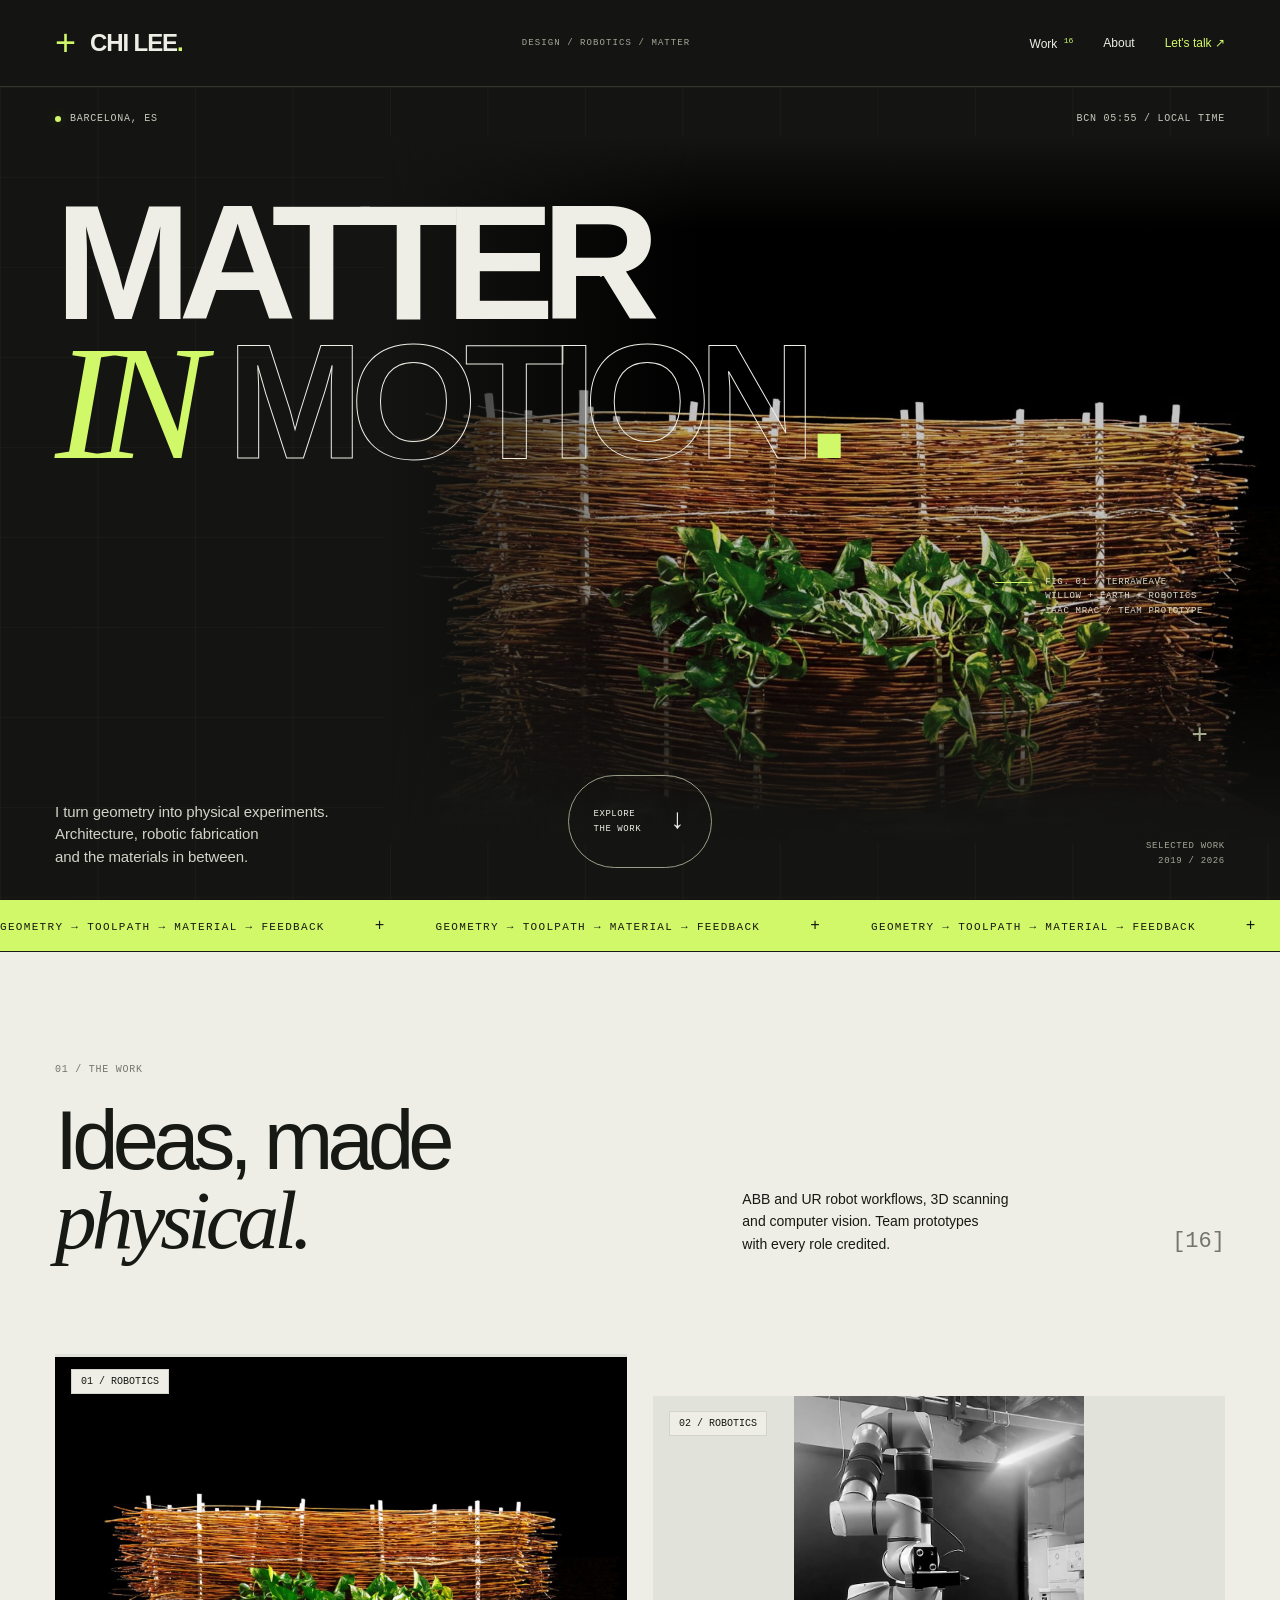
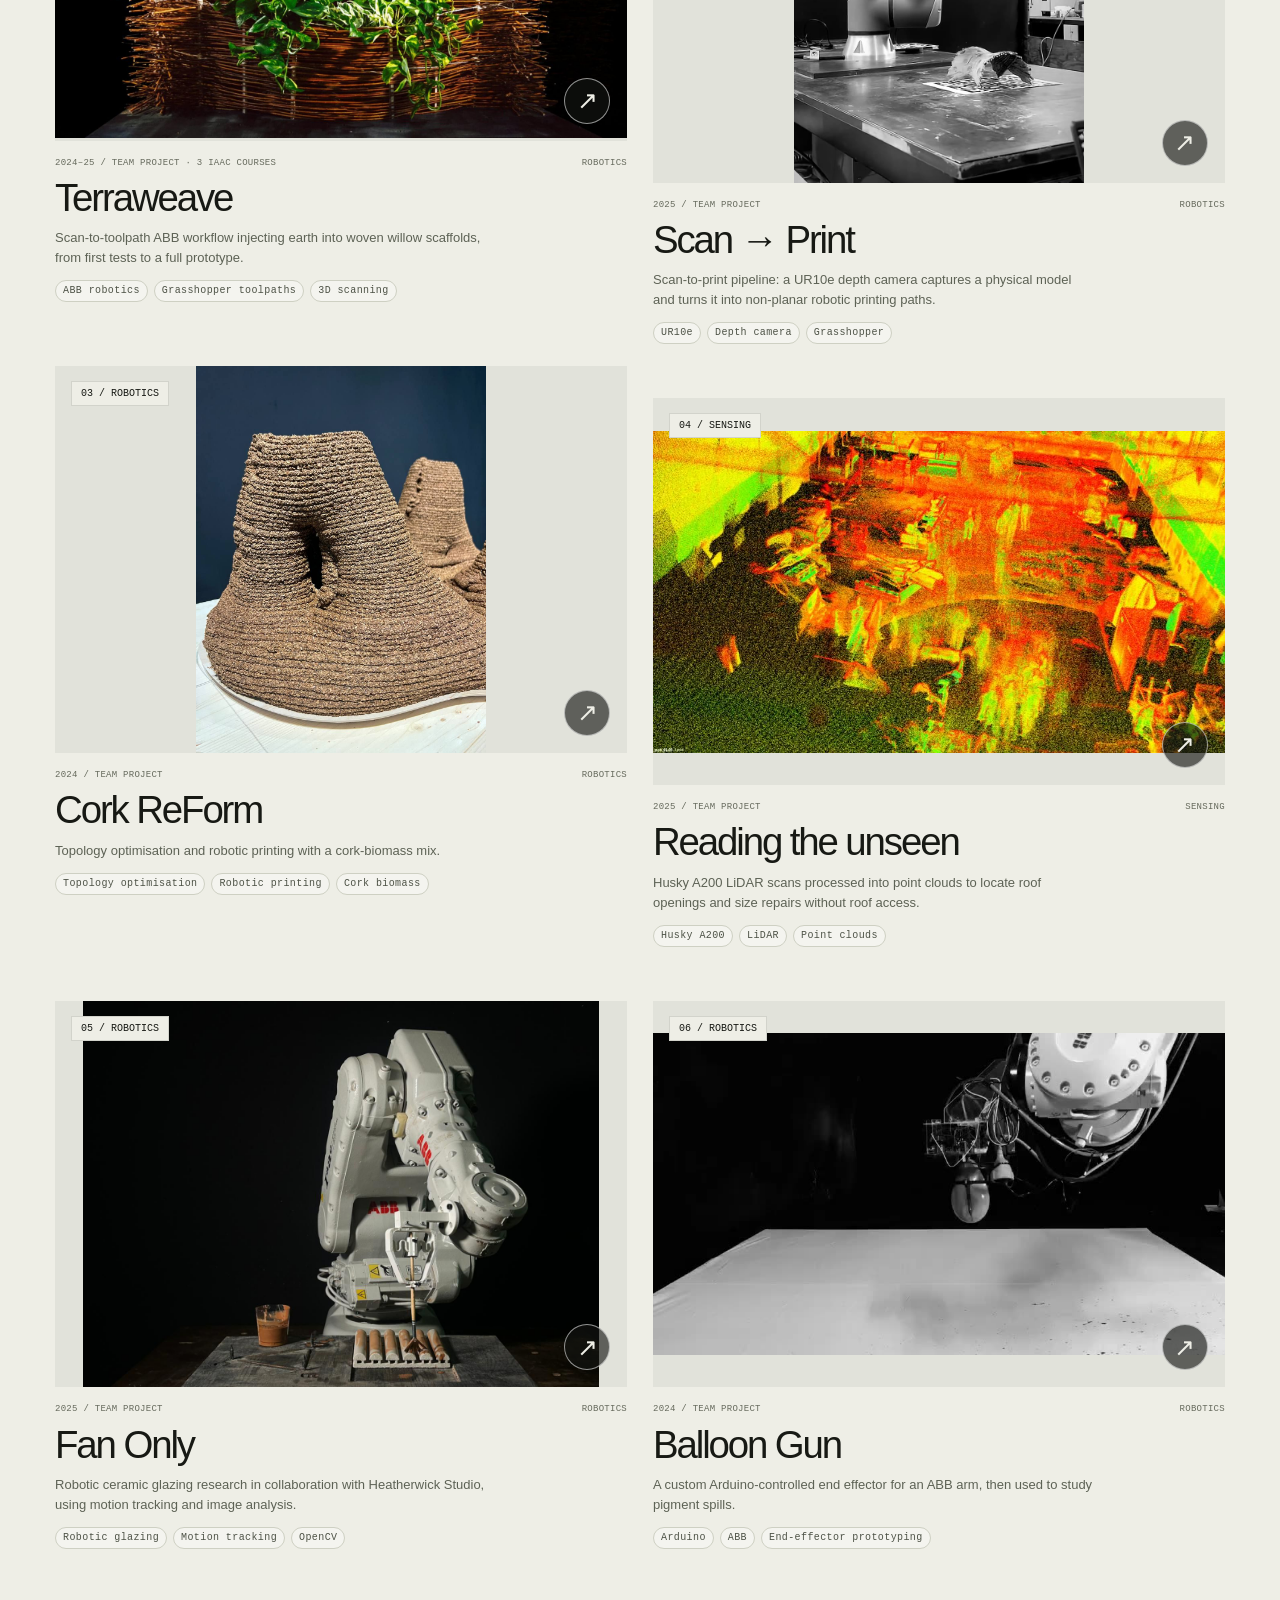
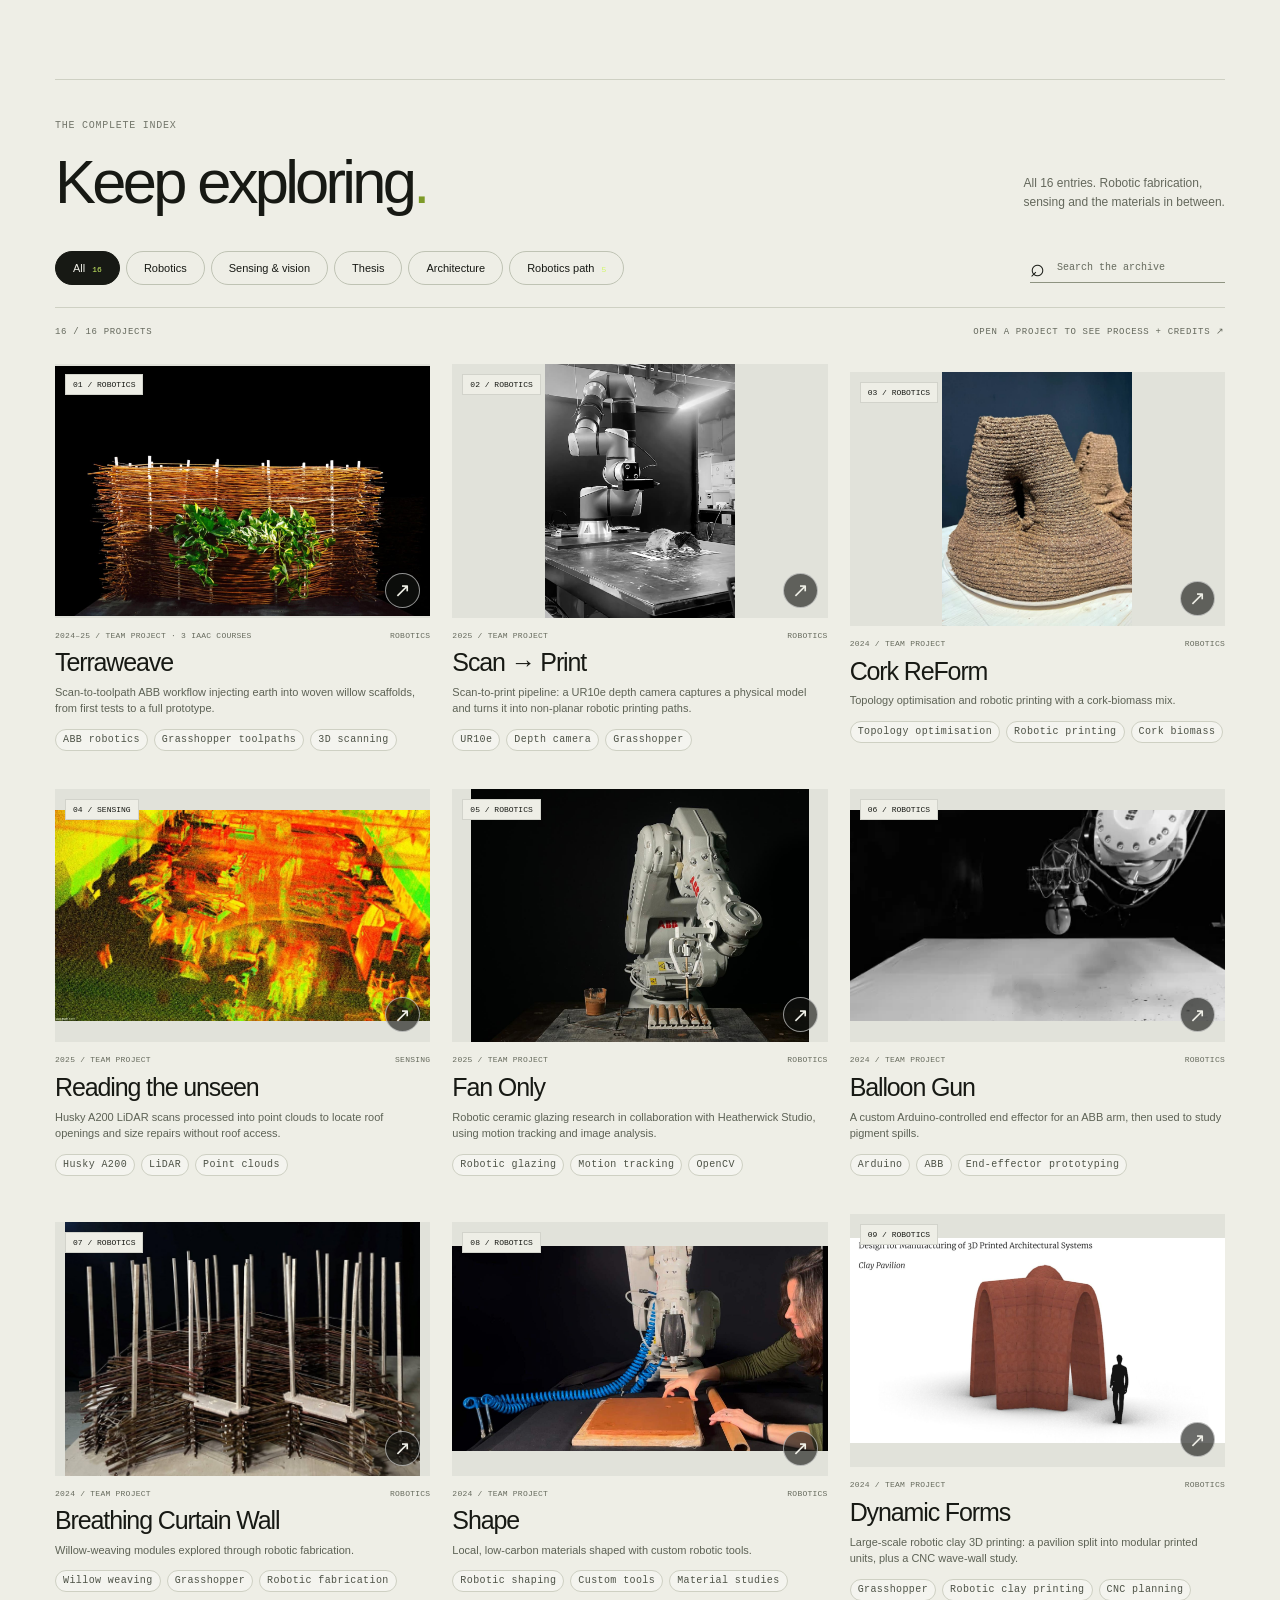
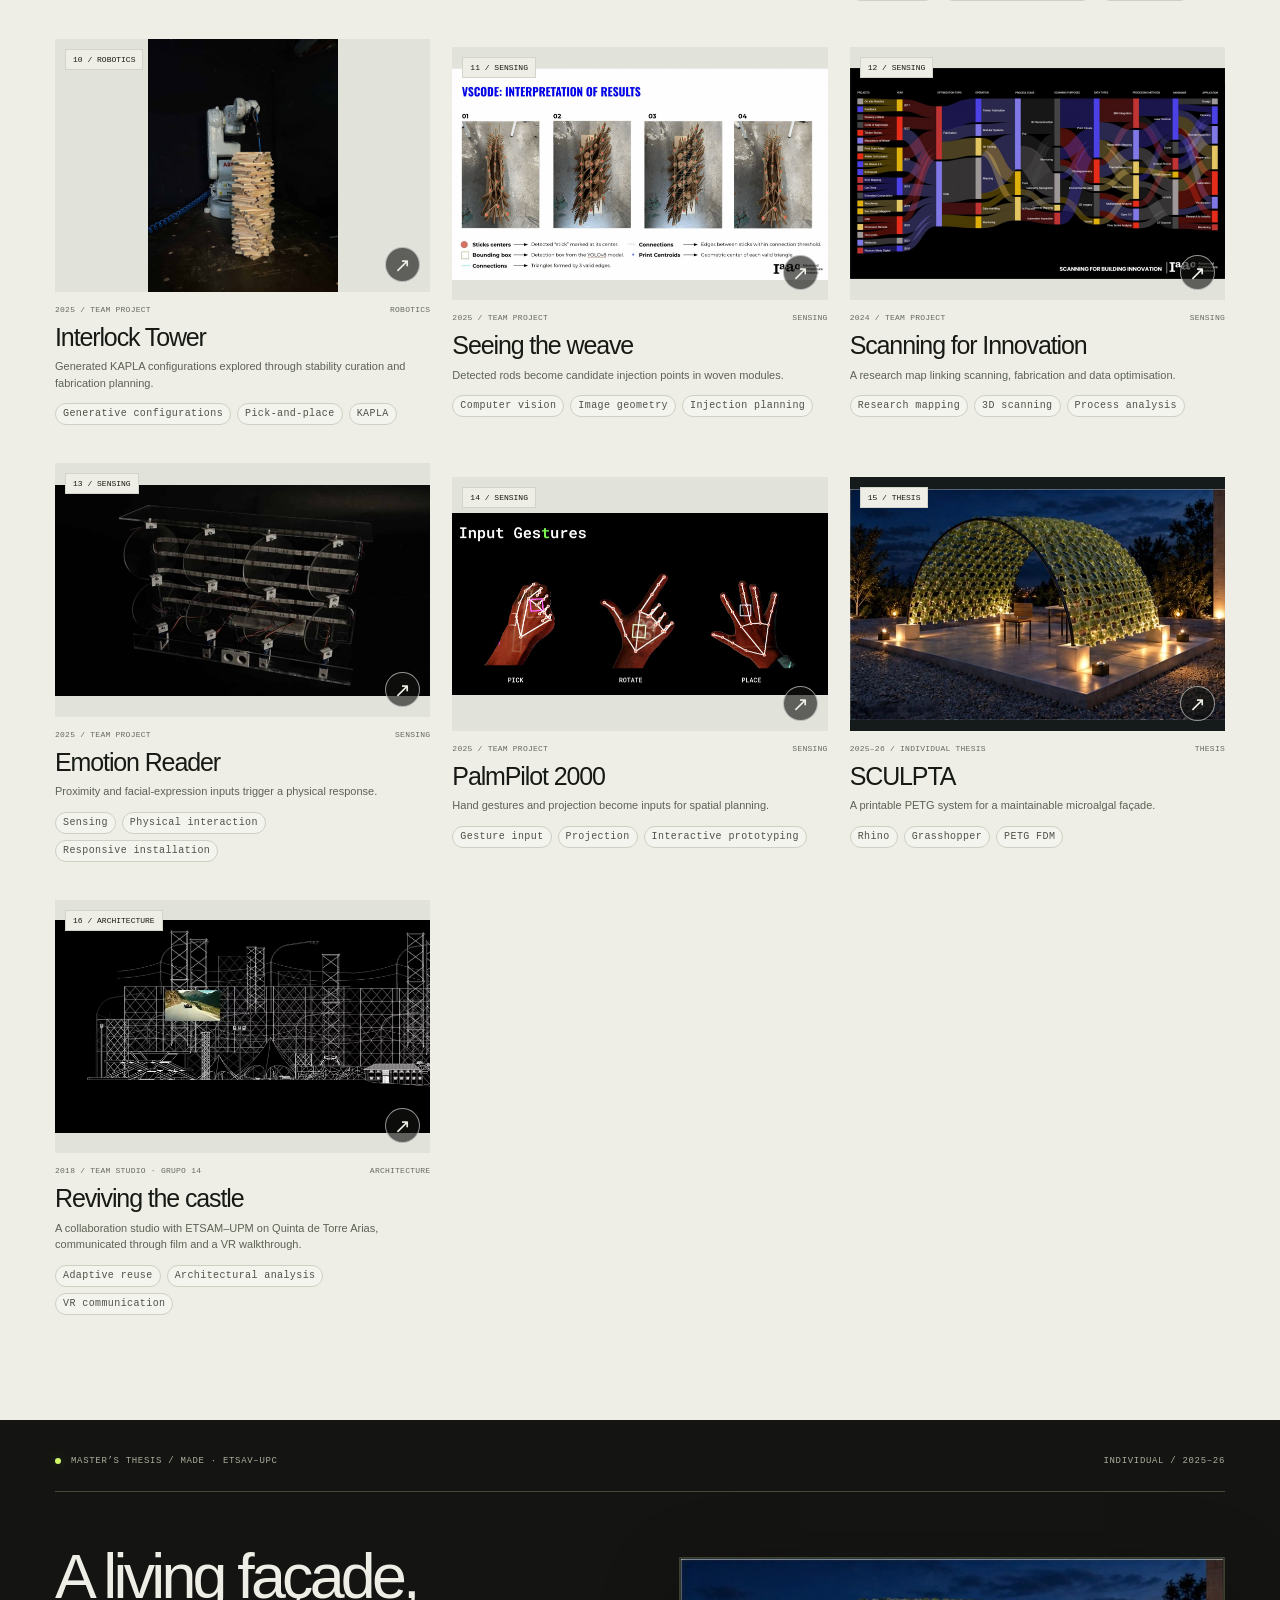
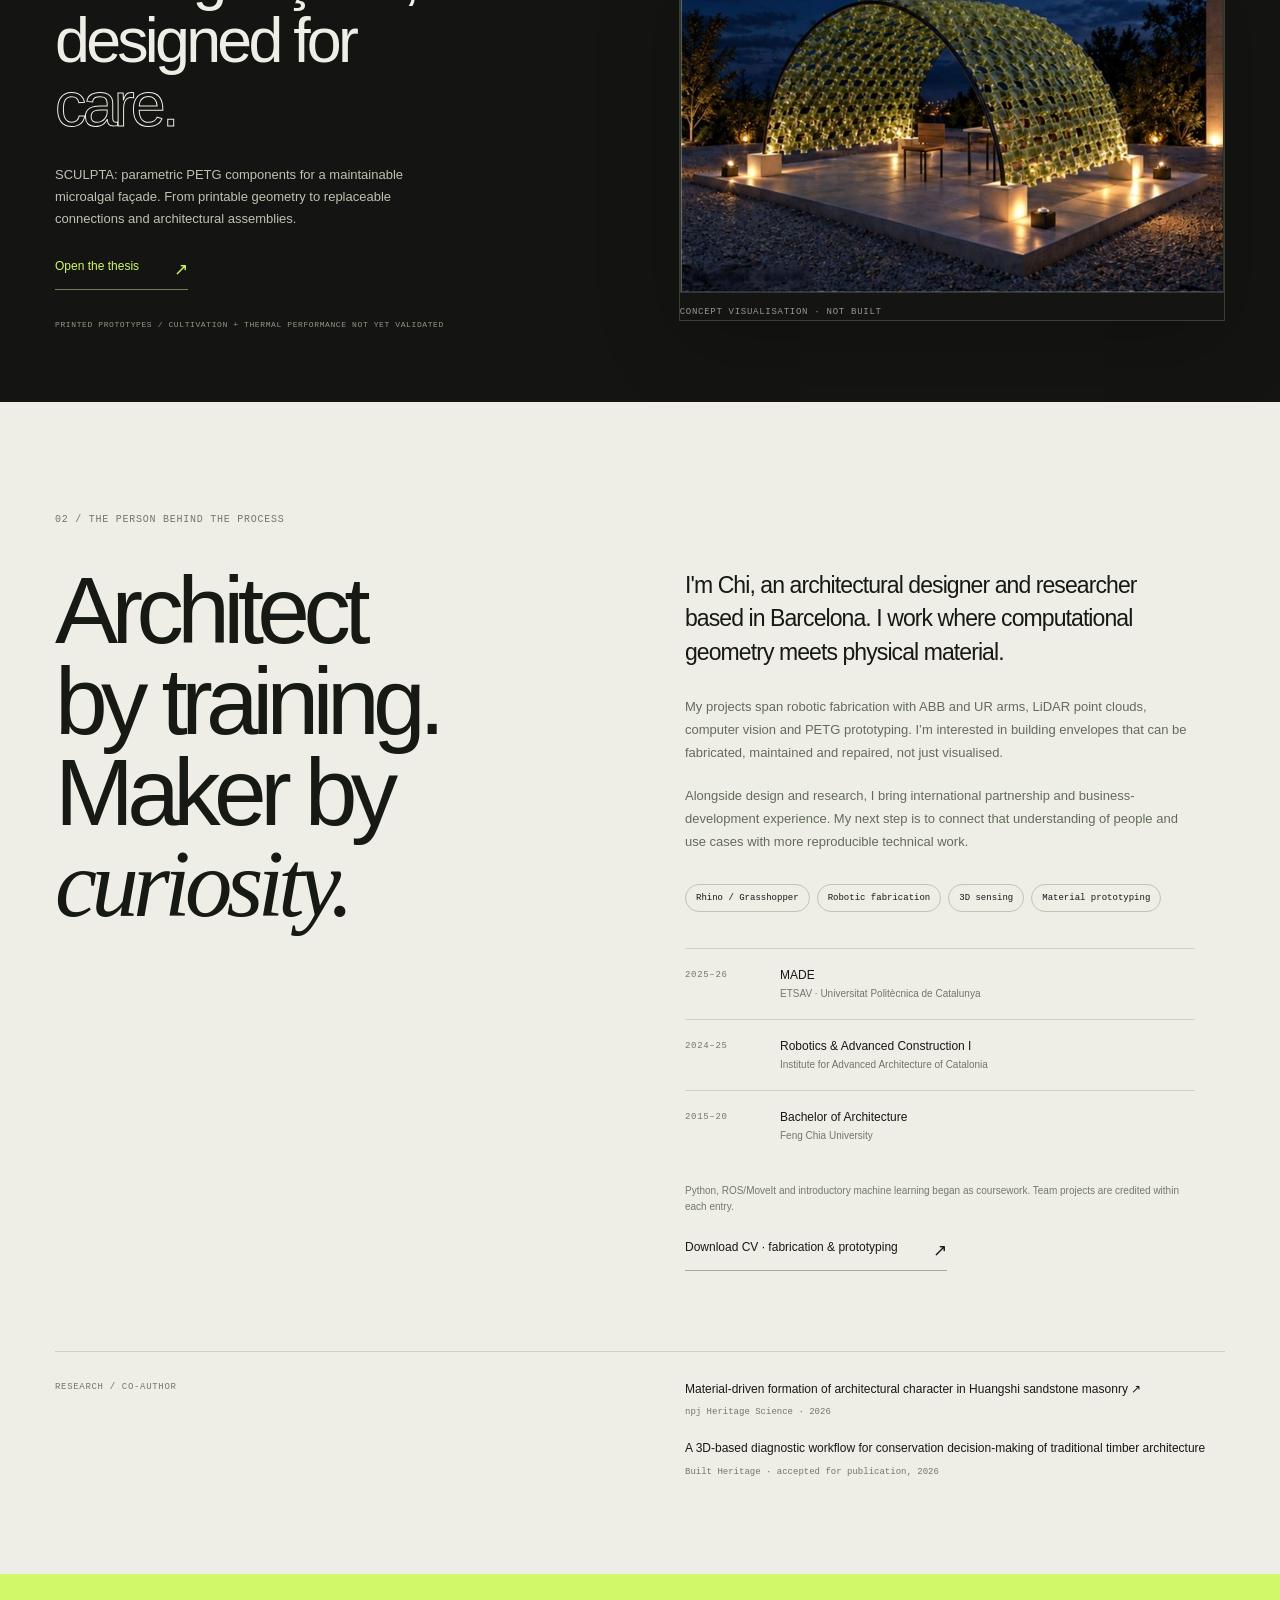
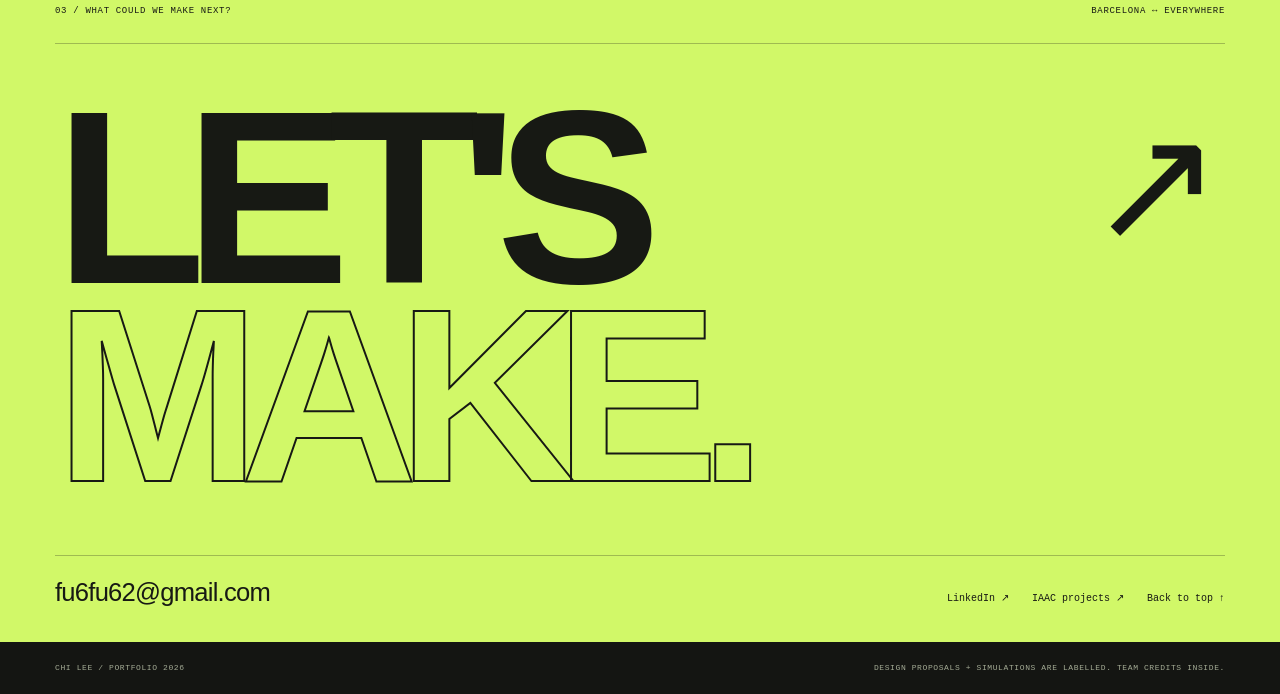
==== commit 56f9c30f: "Hide Stroke (not Chi’s work)" ====
--- a/index.html
+++ b/index.html
@@ -16,7 +16,7 @@
 <header class="site-header">
 <a class="wordmark" href="#top" aria-label="Chi Lee, back to top"><span class="brand-mark" aria-hidden="true">+</span> CHI LEE<span class="brand-dot">.</span></a>
 <span class="header-discipline">DESIGN / ROBOTICS / MATTER</span>
-<nav aria-label="Main navigation"><a href="#work">Work <sup>17</sup></a><a href="#about">About</a><a href="#contact" class="nav-contact">Let's talk <span aria-hidden="true">↗</span></a></nav>
+<nav aria-label="Main navigation"><a href="#work">Work <sup>16</sup></a><a href="#about">About</a><a href="#contact" class="nav-contact">Let's talk <span aria-hidden="true">↗</span></a></nav>
 </header>
 <main>
 <section class="hero" id="top" aria-labelledby="hero-title">
@@ -29,11 +29,11 @@
 </section>
 <div class="ticker" aria-hidden="true"><div>GEOMETRY → TOOLPATH → MATERIAL → FEEDBACK <span>+</span> GEOMETRY → TOOLPATH → MATERIAL → FEEDBACK <span>+</span> GEOMETRY → TOOLPATH → MATERIAL → FEEDBACK <span>+</span></div></div>
 <section class="work-section" id="work" aria-labelledby="work-title">
-<div class="section-heading"><div><span class="section-kicker mono">01 / THE WORK</span><h2 id="work-title">Ideas, made<br><span class="serif-word">physical.</span></h2></div><p>ABB and UR robot workflows, 3D scanning<br>and computer vision. Team prototypes<br>with every role credited.</p><span class="section-number" aria-hidden="true">[17]</span></div>
+<div class="section-heading"><div><span class="section-kicker mono">01 / THE WORK</span><h2 id="work-title">Ideas, made<br><span class="serif-word">physical.</span></h2></div><p>ABB and UR robot workflows, 3D scanning<br>and computer vision. Team prototypes<br>with every role credited.</p><span class="section-number" aria-hidden="true">[16]</span></div>
 <div class="featured-grid" id="featured-grid" aria-label="Featured projects"></div>
-<div class="archive-heading"><div><span class="section-kicker mono">THE COMPLETE INDEX</span><h3>Keep exploring<span class="acid-text">.</span></h3></div><p>All 17 entries. Robotic fabrication,<br>sensing and the materials in between.</p></div>
-<div class="archive-toolbar"><div class="filters" role="group" aria-label="Filter projects by discipline"><button type="button" data-filter="All" aria-pressed="true">All <span>17</span></button><button type="button" data-filter="Robotics" aria-pressed="false">Robotics</button><button type="button" data-filter="Sensing" aria-pressed="false">Sensing &amp; vision</button><button type="button" data-filter="Thesis" aria-pressed="false">Thesis</button><button type="button" data-filter="Architecture" aria-pressed="false">Architecture</button><button type="button" data-filter="RoboticsPath" aria-pressed="false">Robotics path <span>5</span></button></div><label class="search"><span aria-hidden="true">⌕</span><span class="sr-only">Search project titles, tools or descriptions</span><input id="project-search" type="search" placeholder="Search the archive" autocomplete="off"></label></div>
-<div class="result-meta mono"><span id="result-count" role="status" aria-live="polite">17 PROJECTS</span><span>OPEN A PROJECT TO SEE PROCESS + CREDITS ↗</span></div>
+<div class="archive-heading"><div><span class="section-kicker mono">THE COMPLETE INDEX</span><h3>Keep exploring<span class="acid-text">.</span></h3></div><p>All 16 entries. Robotic fabrication,<br>sensing and the materials in between.</p></div>
+<div class="archive-toolbar"><div class="filters" role="group" aria-label="Filter projects by discipline"><button type="button" data-filter="All" aria-pressed="true">All <span>16</span></button><button type="button" data-filter="Robotics" aria-pressed="false">Robotics</button><button type="button" data-filter="Sensing" aria-pressed="false">Sensing &amp; vision</button><button type="button" data-filter="Thesis" aria-pressed="false">Thesis</button><button type="button" data-filter="Architecture" aria-pressed="false">Architecture</button><button type="button" data-filter="RoboticsPath" aria-pressed="false">Robotics path <span>5</span></button></div><label class="search"><span aria-hidden="true">⌕</span><span class="sr-only">Search project titles, tools or descriptions</span><input id="project-search" type="search" placeholder="Search the archive" autocomplete="off"></label></div>
+<div class="result-meta mono"><span id="result-count" role="status" aria-live="polite">16 PROJECTS</span><span>OPEN A PROJECT TO SEE PROCESS + CREDITS ↗</span></div>
 <div class="archive-grid" id="archive-grid" aria-label="All projects"></div><p class="empty-state" id="empty-state" hidden>No matching projects. Try a different material, tool or title.</p>
 </section>
 <section class="lab-section thesis-feature" aria-labelledby="lab-title"><div class="lab-top mono"><span><i class="status-dot"></i> MASTER’S THESIS / MADE · ETSAV–UPC</span><span>INDIVIDUAL / 2025–26</span></div><div class="lab-layout"><div><h2 id="lab-title">A living façade,<br>designed for<br><span class="outline-type">care.</span></h2><p>SCULPTA: parametric PETG components for a maintainable microalgal façade. From printable geometry to replaceable connections and architectural assemblies.</p><button class="text-link light-link" type="button" data-project="sculpta">Open the thesis <span aria-hidden="true">↗</span></button><span class="lab-note mono">PRINTED PROTOTYPES / CULTIVATION + THERMAL PERFORMANCE NOT YET VALIDATED</span></div><div class="lab-graphic thesis-graphic"><img src="assets/sculpta-cover-night.jpg" alt="SCULPTA night-canopy concept visualisation, not a built project" loading="lazy" width="730" height="449"><span class="mono thesis-caption">CONCEPT VISUALISATION · NOT BUILT</span></div></div></section>
--- a/style.css
+++ b/style.css
@@ -198,3 +198,5 @@
 
 /* v12 thesis feature */
 .thesis-graphic{transform:none!important;rotate:none!important;display:flex;flex-direction:column;gap:12px;justify-content:center}.thesis-graphic img{display:block;width:100%;height:auto;border:1px solid #32362d}.thesis-caption{font-size:9px;letter-spacing:.08em;color:#94988b}
+
+.loop-figure{display:block;width:100%;height:auto;background:#fff}
